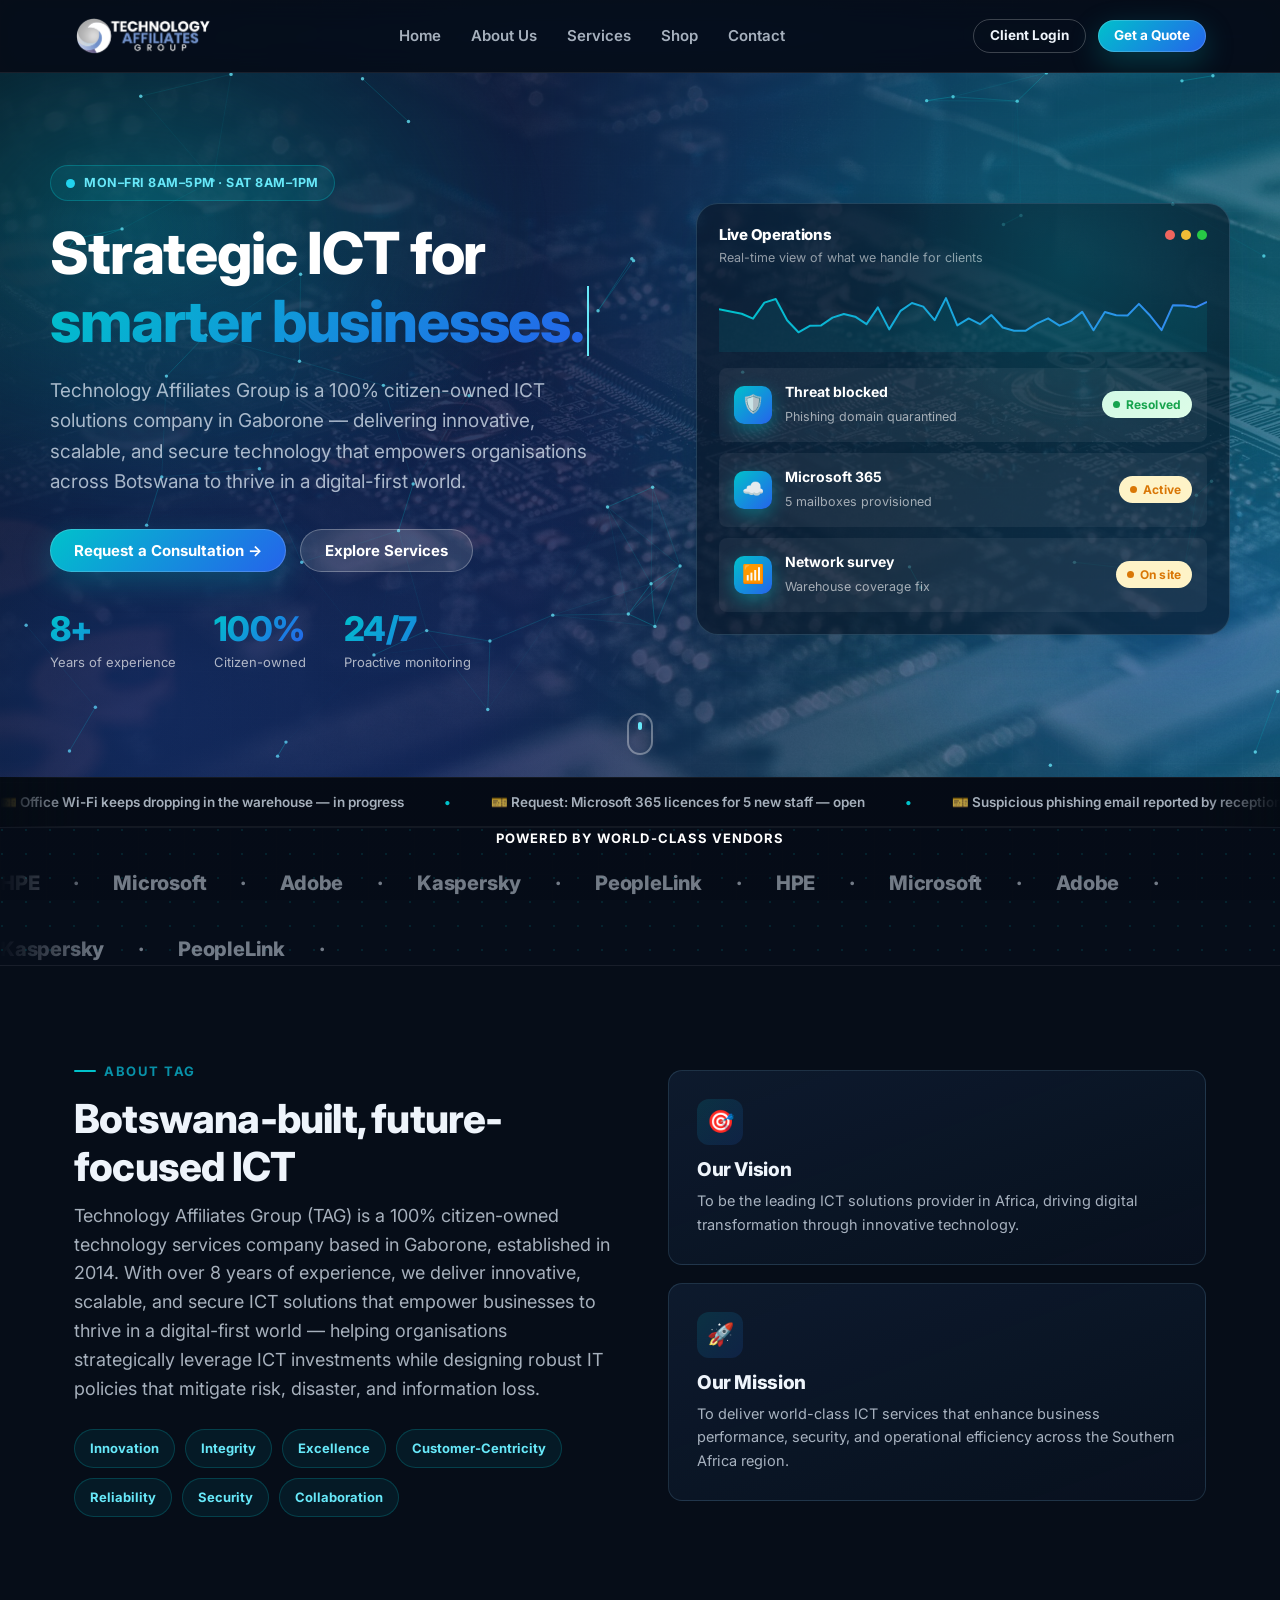
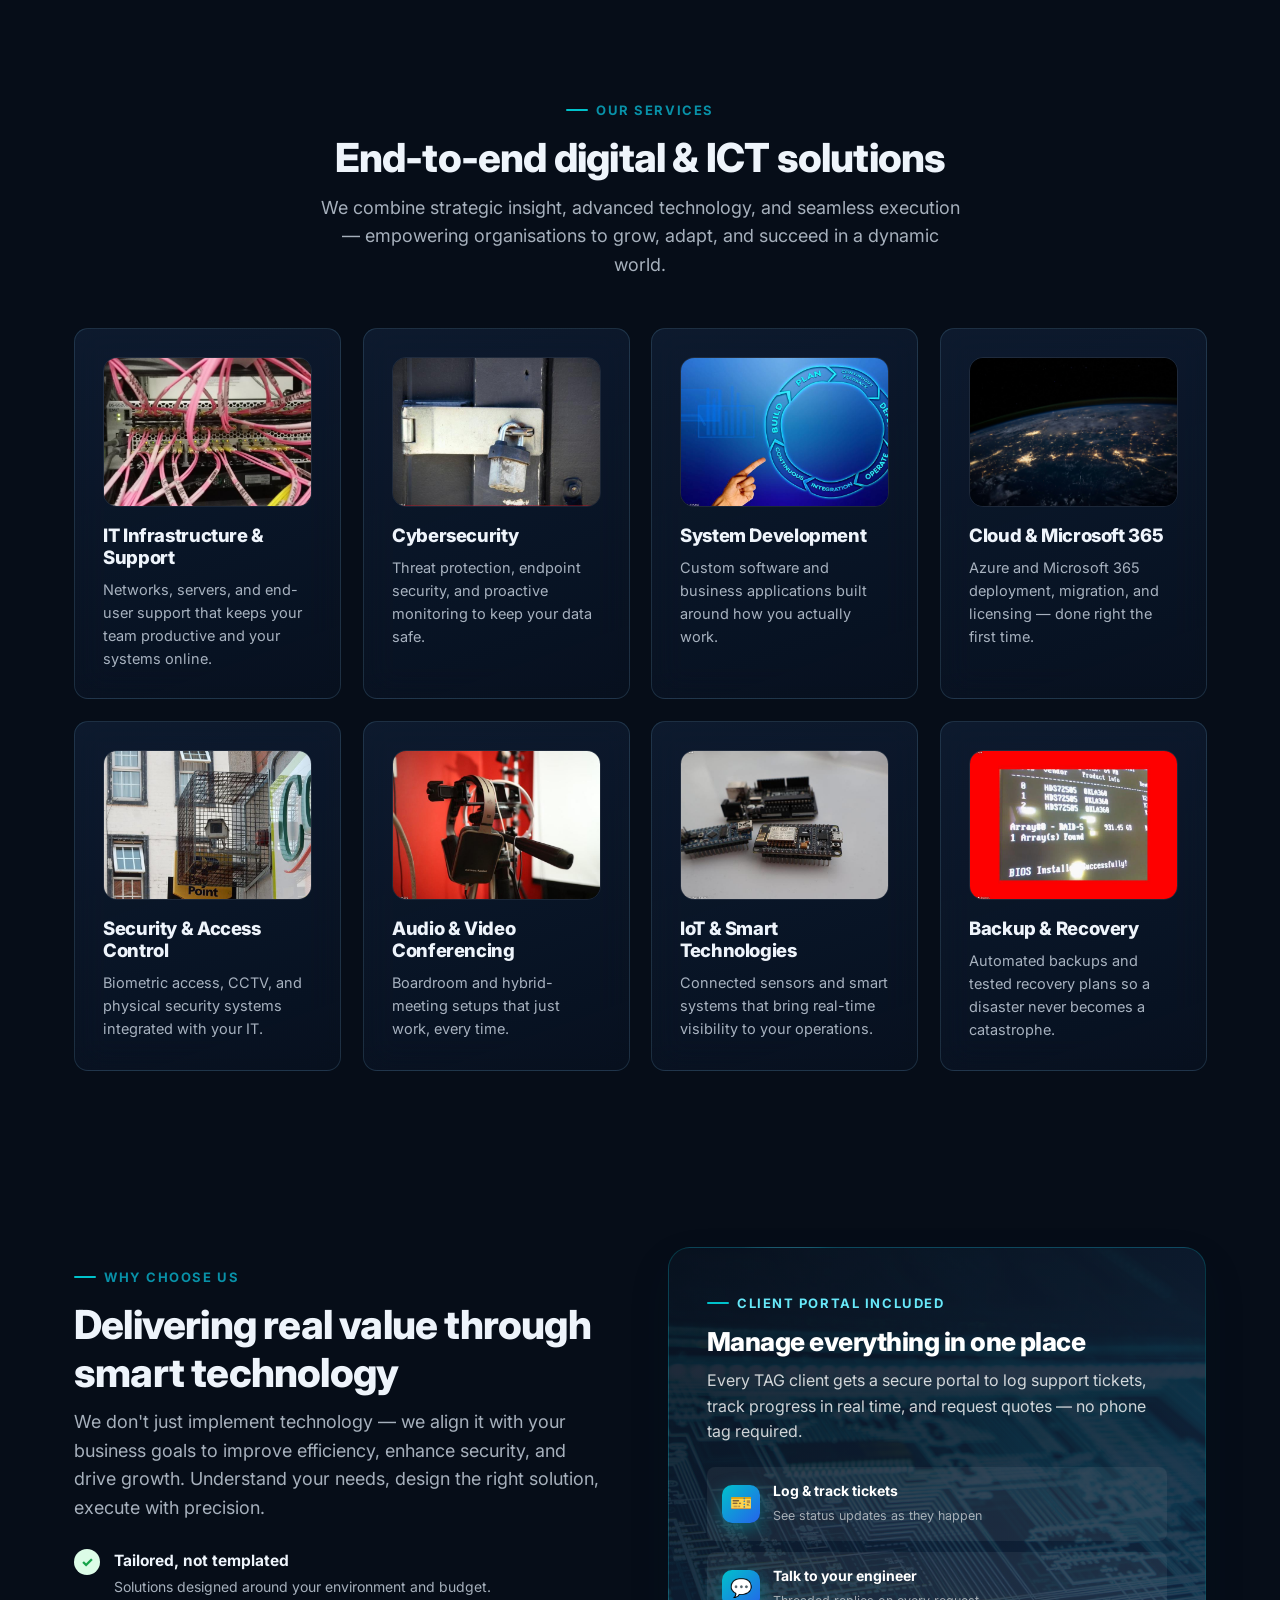
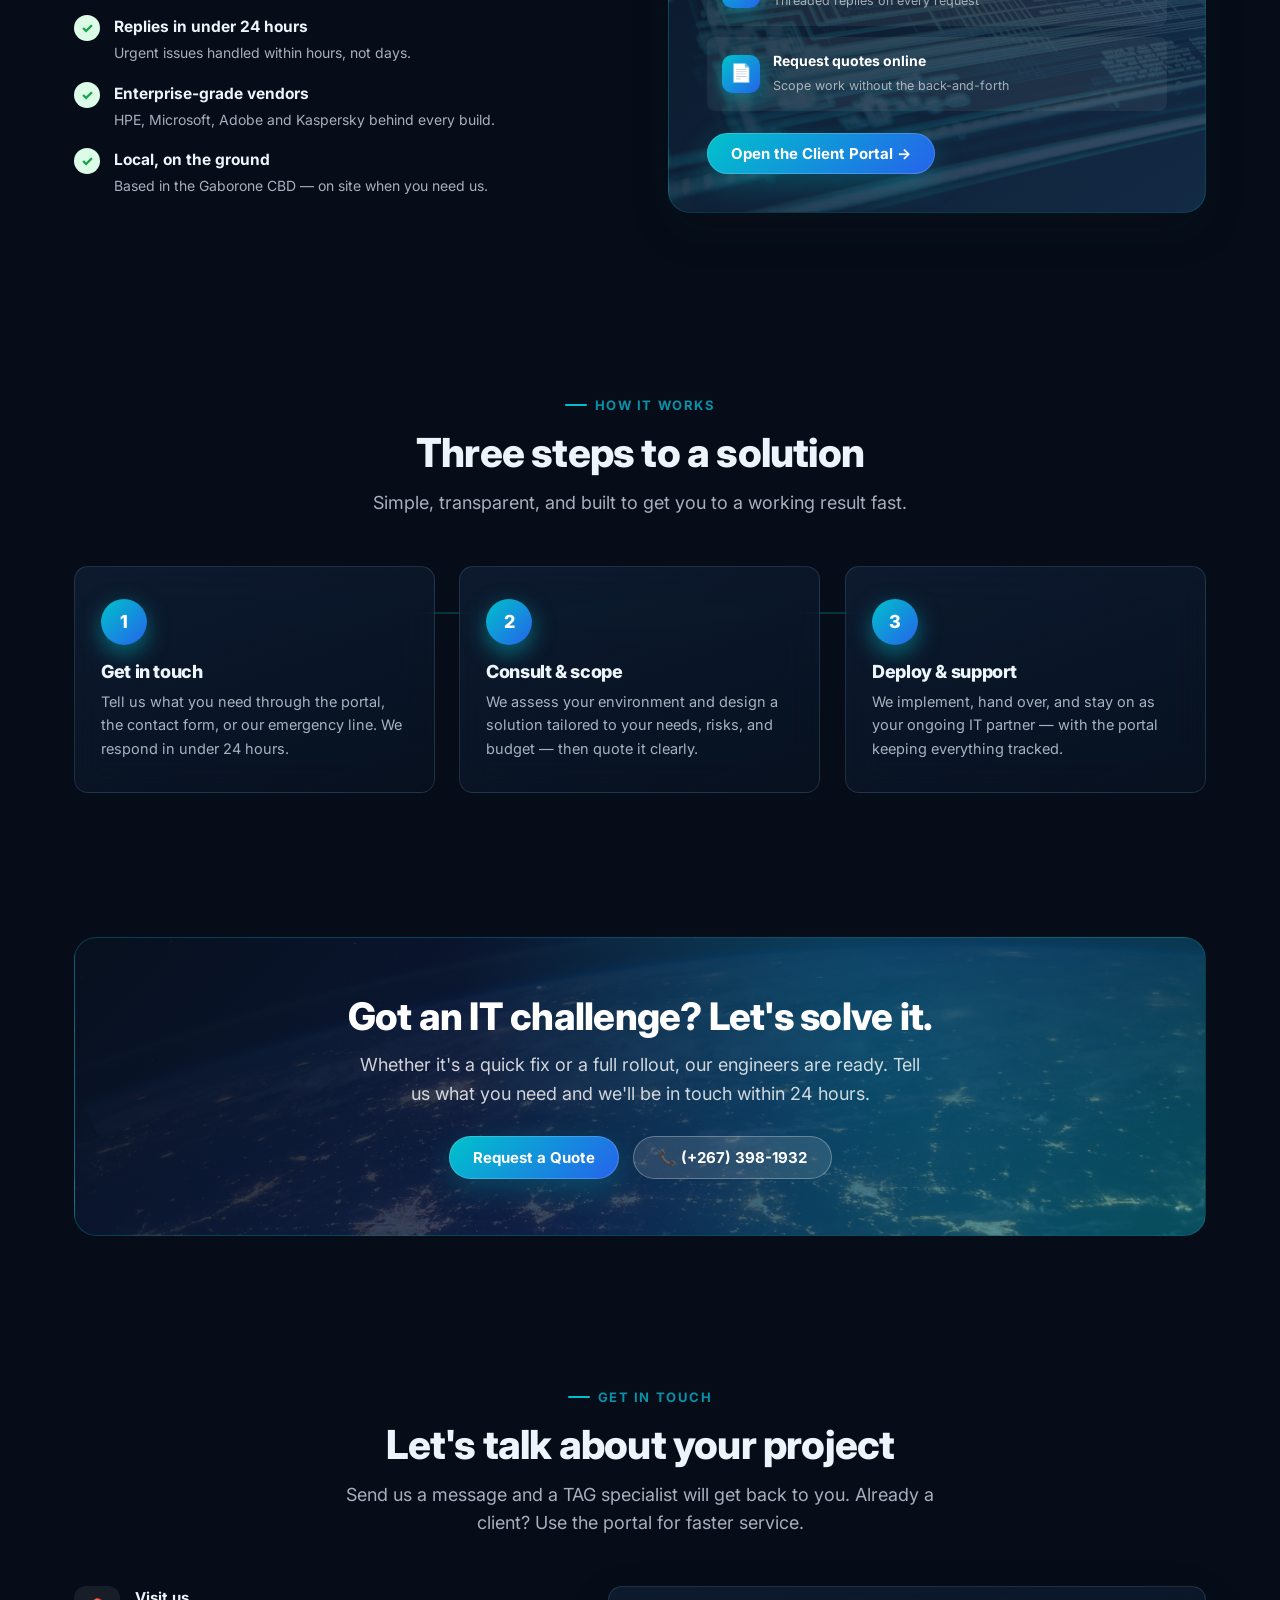
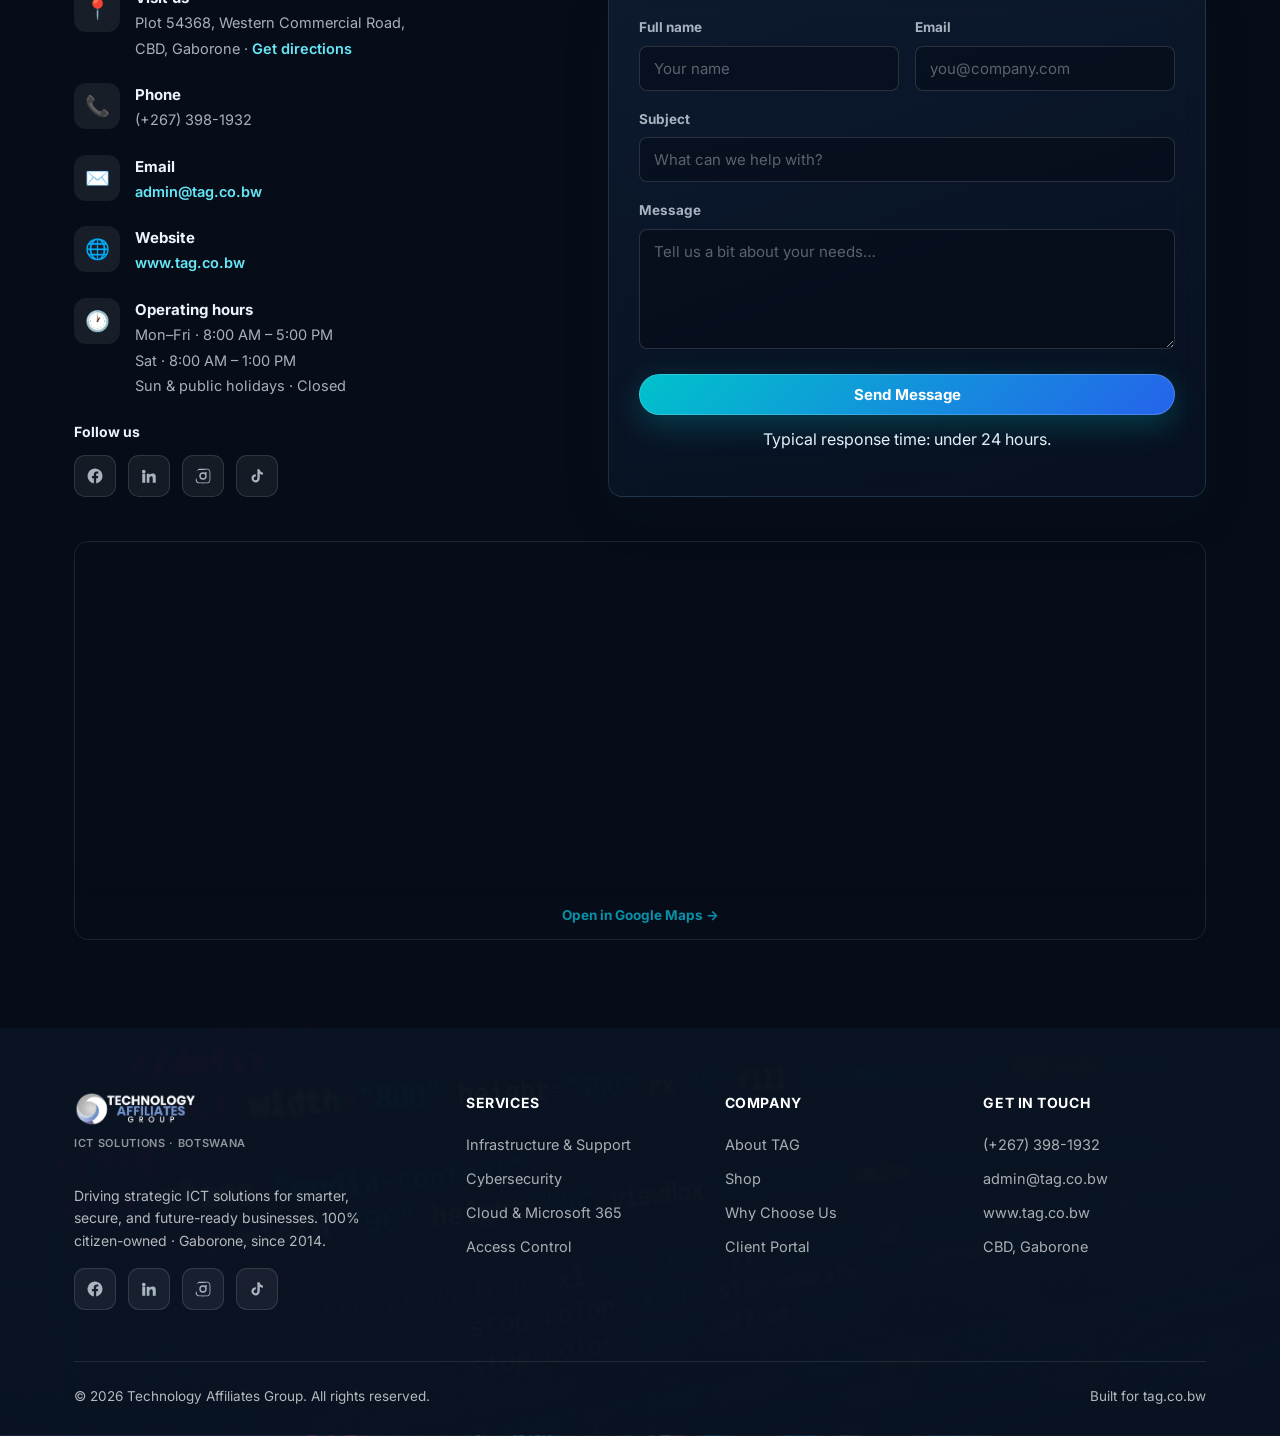
==== index.html @ c2d44479 "Restrict cart to signed-in clients; remove cart from public nav - Remove cart icon from index and ab" ====
<!DOCTYPE html>
<html lang="en">
<head>
  <meta charset="UTF-8" />
  <meta name="viewport" content="width=device-width, initial-scale=1.0" />
  <title>TAG — Technology Affiliates Group | IT Solutions, Gaborone</title>
  <meta name="description" content="Technology Affiliates Group (TAG) — a 100% citizen-owned ICT solutions company in Gaborone, Botswana. Driving strategic ICT for smarter, secure, and future-ready businesses since 2014." />
  <link rel="icon" type="image/png" href="assets/favicon.png" />
  <link rel="preconnect" href="https://fonts.googleapis.com" />
  <link rel="preconnect" href="https://fonts.gstatic.com" crossorigin />
  <link href="https://fonts.googleapis.com/css2?family=Inter:wght@400;500;600;700;800;900&display=swap" rel="stylesheet" />
  <link rel="stylesheet" href="css/styles.css?v=10" />
</head>
<body>

  <!-- Looping tech background -->
  <div class="bg-loop" aria-hidden="true">
    <div class="bg-loop__slide s1"></div>
    <div class="bg-loop__slide s2"></div>
    <div class="bg-loop__slide s3"></div>
    <div class="bg-loop__slide s4"></div>
    <div class="bg-loop__veil"></div>
  </div>

  <!-- NAV -->
  <header class="nav" id="nav">
    <div class="container nav__inner">
      <a href="index.html" class="brand" aria-label="Technology Affiliates Group — home">
        <img class="brand__logo" src="assets/tag-logo-dark.png" alt="Technology Affiliates Group" />
      </a>
      <nav class="nav__links">
        <a href="index.html">Home</a>
        <a href="about.html">About Us</a>
        <a href="#services">Services</a>
        <a href="shop.html">Shop</a>
        <a href="#contact">Contact</a>
      </nav>
      <div class="nav__actions">
        <a href="login.html" class="btn btn-ghost btn-sm">Client Login</a>
        <a href="#contact" class="btn btn-primary btn-sm">Get a Quote</a>
      </div>
      <button class="nav__toggle" id="navToggle" aria-label="Menu"><span></span><span></span><span></span></button>
    </div>
  </header>

  <!-- HERO -->
  <section class="hero">
    <canvas id="fx-hero-canvas" class="hero__canvas" aria-hidden="true"></canvas>
    <div class="container hero__inner">
      <div class="hero__text" data-reveal>
        <span class="live-pill"><span class="live-dot"></span> Mon–Fri 8AM–5PM · Sat 8AM–1PM</span>
        <h1 style="margin-top:18px">Strategic ICT for<br /><span class="grad" data-typewriter='["smarter businesses.","secure businesses.","future-ready businesses.","businesses that scale."]'>smarter businesses.</span></h1>
        <p>Technology Affiliates Group is a 100% citizen-owned ICT solutions company in Gaborone — delivering innovative, scalable, and secure technology that empowers organisations across Botswana to thrive in a digital-first world.</p>
        <div class="hero__cta">
          <a href="#contact" class="btn btn-primary">Request a Consultation →</a>
          <a href="#services" class="btn btn-light">Explore Services</a>
        </div>
        <div class="hero__metrics">
          <div><div class="metric__num" data-count="8" data-suffix="+">0</div><div class="metric__lbl">Years of experience</div></div>
          <div><div class="metric__num" data-count="100" data-suffix="%">0</div><div class="metric__lbl">Citizen-owned</div></div>
          <div><div class="metric__num" data-count="24" data-suffix="/7">0</div><div class="metric__lbl">Proactive monitoring</div></div>
        </div>
      </div>

      <div class="hero__visual" data-reveal data-reveal-delay="150">
        <div class="console-card" data-tilt>
          <div class="console-card__head">
            <h4>Live Operations</h4>
            <span class="console-card__dots"><i></i><i></i><i></i></span>
          </div>
          <p class="sub">Real-time view of what we handle for clients</p>
          <canvas id="fx-spark" class="console-card__spark" aria-hidden="true"></canvas>
          <div class="mini-row">
            <div class="mini-row__icon">🛡️</div>
            <div class="mini-row__txt"><b>Threat blocked</b><span>Phishing domain quarantined</span></div>
            <span class="badge badge--resolved">Resolved</span>
          </div>
          <div class="mini-row">
            <div class="mini-row__icon">☁️</div>
            <div class="mini-row__txt"><b>Microsoft 365</b><span>5 mailboxes provisioned</span></div>
            <span class="badge badge--in-progress">Active</span>
          </div>
          <div class="mini-row" style="margin-bottom:0">
            <div class="mini-row__icon">📶</div>
            <div class="mini-row__txt"><b>Network survey</b><span>Warehouse coverage fix</span></div>
            <span class="badge badge--in-progress">On site</span>
          </div>
        </div>
      </div>
    </div>
    <a href="#services" class="hero__scroll" aria-label="Scroll down"></a>
  </section>

  <!-- LIVE OPS TICKER -->
  <div class="fx-ticker" id="fx-ticker" aria-hidden="true"></div>

  <!-- PARTNERS (marquee) -->
  <section class="trustbar" id="partners">
    <div class="container" style="padding-bottom:18px"><p style="text-align:center;color:#fff">Powered by world-class vendors</p></div>
    <div class="marquee">
      <ul class="marquee__track">
        <li>HPE</li><li>·</li><li>Microsoft</li><li>·</li><li>Adobe</li><li>·</li><li>Kaspersky</li><li>·</li><li>PeopleLink</li><li>·</li>
        <li>HPE</li><li>·</li><li>Microsoft</li><li>·</li><li>Adobe</li><li>·</li><li>Kaspersky</li><li>·</li><li>PeopleLink</li><li>·</li>
      </ul>
    </div>
  </section>

  <!-- ABOUT -->
  <section class="section" id="about">
    <div class="container split">
      <div data-reveal>
        <span class="eyebrow">About TAG</span>
        <h2 class="section-title">Botswana-built, future-focused ICT</h2>
        <p class="section-lead">Technology Affiliates Group (TAG) is a 100% citizen-owned technology services company based in Gaborone, established in 2014. With over 8 years of experience, we deliver innovative, scalable, and secure ICT solutions that empower businesses to thrive in a digital-first world — helping organisations strategically leverage ICT investments while designing robust IT policies that mitigate risk, disaster, and information loss.</p>
        <div class="values">
          <span>Innovation</span><span>Integrity</span><span>Excellence</span><span>Customer-Centricity</span><span>Reliability</span><span>Security</span><span>Collaboration</span>
        </div>
      </div>
      <div class="vmv" data-reveal data-reveal-delay="120">
        <div class="card vmv__card" data-tilt>
          <div class="vmv__icon">🎯</div>
          <h3>Our Vision</h3>
          <p>To be the leading ICT solutions provider in Africa, driving digital transformation through innovative technology.</p>
        </div>
        <div class="card vmv__card" data-tilt>
          <div class="vmv__icon">🚀</div>
          <h3>Our Mission</h3>
          <p>To deliver world-class ICT services that enhance business performance, security, and operational efficiency across the Southern Africa region.</p>
        </div>
      </div>
    </div>
  </section>

  <!-- SERVICES -->
  <section class="section" id="services">
    <div class="container">
      <div class="center" data-reveal>
        <span class="eyebrow">Our services</span>
        <h2 class="section-title">End-to-end digital & ICT solutions</h2>
        <p class="section-lead">We combine strategic insight, advanced technology, and seamless execution — empowering organisations to grow, adapt, and succeed in a dynamic world.</p>
      </div>
      <div class="grid grid--4" style="margin-top:48px">
        <div class="card service-card" data-tilt data-reveal data-reveal-delay="0"><div class="service-card__media"><img src="assets/services/infra.jpg" alt="IT Infrastructure & Support" loading="lazy" /></div><h3>IT Infrastructure & Support</h3><p>Networks, servers, and end-user support that keeps your team productive and your systems online.</p></div>
        <div class="card service-card" data-tilt data-reveal data-reveal-delay="60"><div class="service-card__media"><img src="assets/services/cyber.jpg" alt="Cybersecurity" loading="lazy" /></div><h3>Cybersecurity</h3><p>Threat protection, endpoint security, and proactive monitoring to keep your data safe.</p></div>
        <div class="card service-card" data-tilt data-reveal data-reveal-delay="120"><div class="service-card__media"><img src="assets/services/dev.jpg" alt="System Development" loading="lazy" /></div><h3>System Development</h3><p>Custom software and business applications built around how you actually work.</p></div>
        <div class="card service-card" data-tilt data-reveal data-reveal-delay="180"><div class="service-card__media"><img src="assets/services/cloud.jpg" alt="Cloud & Microsoft 365" loading="lazy" /></div><h3>Cloud & Microsoft 365</h3><p>Azure and Microsoft 365 deployment, migration, and licensing — done right the first time.</p></div>
        <div class="card service-card" data-tilt data-reveal data-reveal-delay="0"><div class="service-card__media"><img src="assets/services/access.jpg" alt="Security & Access Control" loading="lazy" /></div><h3>Security & Access Control</h3><p>Biometric access, CCTV, and physical security systems integrated with your IT.</p></div>
        <div class="card service-card" data-tilt data-reveal data-reveal-delay="60"><div class="service-card__media"><img src="assets/services/av.jpg" alt="Audio & Video Conferencing" loading="lazy" /></div><h3>Audio & Video Conferencing</h3><p>Boardroom and hybrid-meeting setups that just work, every time.</p></div>
        <div class="card service-card" data-tilt data-reveal data-reveal-delay="120"><div class="service-card__media"><img src="assets/services/iot.jpg" alt="IoT & Smart Technologies" loading="lazy" /></div><h3>IoT & Smart Technologies</h3><p>Connected sensors and smart systems that bring real-time visibility to your operations.</p></div>
        <div class="card service-card" data-tilt data-reveal data-reveal-delay="180"><div class="service-card__media"><img src="assets/services/backup.jpg" alt="Backup & Recovery" loading="lazy" /></div><h3>Backup & Recovery</h3><p>Automated backups and tested recovery plans so a disaster never becomes a catastrophe.</p></div>
      </div>
    </div>
  </section>

  <!-- WHY TAG -->
  <section class="section" id="why">
    <div class="container split">
      <div data-reveal>
        <span class="eyebrow">Why choose us</span>
        <h2 class="section-title">Delivering real value through smart technology</h2>
        <p class="section-lead">We don't just implement technology — we align it with your business goals to improve efficiency, enhance security, and drive growth. Understand your needs, design the right solution, execute with precision.</p>
        <ul class="feature-list">
          <li><span class="tick">✓</span><div><b>Tailored, not templated</b><span>Solutions designed around your environment and budget.</span></div></li>
          <li><span class="tick">✓</span><div><b>Replies in under 24 hours</b><span>Urgent issues handled within hours, not days.</span></div></li>
          <li><span class="tick">✓</span><div><b>Enterprise-grade vendors</b><span>HPE, Microsoft, Adobe and Kaspersky behind every build.</span></div></li>
          <li><span class="tick">✓</span><div><b>Local, on the ground</b><span>Based in the Gaborone CBD — on site when you need us.</span></div></li>
        </ul>
      </div>
      <div class="panel-dark" data-reveal data-reveal-delay="120" data-tilt>
        <span class="eyebrow" style="color:var(--cyan-300)">Client portal included</span>
        <h3 style="font-size:26px;margin:14px 0 10px">Manage everything in one place</h3>
        <p style="color:rgba(255,255,255,.8)">Every TAG client gets a secure portal to log support tickets, track progress in real time, and request quotes — no phone tag required.</p>
        <div class="mini-row" style="margin-top:22px"><div class="mini-row__icon">🎫</div><div class="mini-row__txt"><b>Log & track tickets</b><span>See status updates as they happen</span></div></div>
        <div class="mini-row"><div class="mini-row__icon">💬</div><div class="mini-row__txt"><b>Talk to your engineer</b><span>Threaded replies on every request</span></div></div>
        <div class="mini-row" style="margin-bottom:0"><div class="mini-row__icon">📄</div><div class="mini-row__txt"><b>Request quotes online</b><span>Scope work without the back-and-forth</span></div></div>
        <a href="login.html" class="btn btn-primary" style="margin-top:22px">Open the Client Portal →</a>
      </div>
    </div>
  </section>

  <!-- PROCESS -->
  <section class="section" id="process">
    <div class="container">
      <div class="center" data-reveal>
        <span class="eyebrow">How it works</span>
        <h2 class="section-title">Three steps to a solution</h2>
        <p class="section-lead">Simple, transparent, and built to get you to a working result fast.</p>
      </div>
      <div class="steps" style="margin-top:48px">
        <div class="step" data-reveal data-reveal-delay="0"><div class="step__num"></div><h3>Get in touch</h3><p>Tell us what you need through the portal, the contact form, or our emergency line. We respond in under 24 hours.</p></div>
        <div class="step" data-reveal data-reveal-delay="120"><div class="step__num"></div><h3>Consult & scope</h3><p>We assess your environment and design a solution tailored to your needs, risks, and budget — then quote it clearly.</p></div>
        <div class="step" data-reveal data-reveal-delay="240"><div class="step__num"></div><h3>Deploy & support</h3><p>We implement, hand over, and stay on as your ongoing IT partner — with the portal keeping everything tracked.</p></div>
      </div>
    </div>
  </section>

  <!-- CTA -->
  <section class="section--tight">
    <div class="container">
      <div class="cta" data-reveal>
        <h2>Got an IT challenge? Let's solve it.</h2>
        <p>Whether it's a quick fix or a full rollout, our engineers are ready. Tell us what you need and we'll be in touch within 24 hours.</p>
        <div style="display:flex;gap:14px;justify-content:center;flex-wrap:wrap">
          <a href="#contact" class="btn btn-primary">Request a Quote</a>
          <a href="tel:+2673981932" class="btn btn-light">📞 (+267) 398-1932</a>
        </div>
      </div>
    </div>
  </section>

  <!-- CONTACT -->
  <section class="section" id="contact">
    <div class="container">
      <div class="center" style="margin-bottom:48px" data-reveal>
        <span class="eyebrow">Get in touch</span>
        <h2 class="section-title">Let's talk about your project</h2>
        <p class="section-lead">Send us a message and a TAG specialist will get back to you. Already a client? Use the portal for faster service.</p>
      </div>
      <div class="contact-grid">
        <div data-reveal>
          <ul class="contact-info">
            <li><div class="ci-icon">📍</div><div><b>Visit us</b><span>Plot 54368, Western Commercial Road,<br />CBD, Gaborone · <a href="https://maps.app.goo.gl/aerVuK5NGFTVQcWi7" target="_blank" rel="noopener">Get directions</a></span></div></li>
            <li><div class="ci-icon">📞</div><div><b>Phone</b><span>(+267) 398-1932</span></div></li>
            <li><div class="ci-icon">✉️</div><div><b>Email</b><span><a href="mailto:admin@tag.co.bw">admin@tag.co.bw</a></span></div></li>
            <li><div class="ci-icon">🌐</div><div><b>Website</b><span><a href="https://www.tag.co.bw" target="_blank" rel="noopener">www.tag.co.bw</a></span></div></li>
            <li><div class="ci-icon">🕐</div><div><b>Operating hours</b><span>Mon–Fri · 8:00 AM – 5:00 PM<br />Sat · 8:00 AM – 1:00 PM<br />Sun & public holidays · Closed</span></div></li>
          </ul>
          <div style="margin-top:22px">
            <b style="display:block;font-size:14px;margin-bottom:12px">Follow us</b>
            <div class="socials">
              <a href="https://www.facebook.com/TechnologyAffiliatesGroup" target="_blank" rel="noopener" aria-label="Facebook"><svg viewBox="0 0 24 24"><path d="M22 12a10 10 0 1 0-11.56 9.88v-6.99H7.9V12h2.54V9.8c0-2.5 1.49-3.89 3.77-3.89 1.09 0 2.24.2 2.24.2v2.46h-1.26c-1.24 0-1.63.77-1.63 1.56V12h2.78l-.44 2.89h-2.34v6.99A10 10 0 0 0 22 12z"/></svg></a>
              <a href="https://www.linkedin.com/company/technology-affiliates-group/" target="_blank" rel="noopener" aria-label="LinkedIn"><svg viewBox="0 0 24 24"><path d="M4.98 3.5a2.5 2.5 0 1 1 0 5 2.5 2.5 0 0 1 0-5zM3 9h4v12H3zM9 9h3.8v1.71h.05c.53-1 1.83-2.06 3.77-2.06 4.03 0 4.38 2.26 4.38 5.2V21h-4v-5.35c0-1.48-.03-3.38-2.06-3.38-2.07 0-2.39 1.6-2.39 3.27V21H9z"/></svg></a>
              <a href="https://www.instagram.com/technologyaffiliates" target="_blank" rel="noopener" aria-label="Instagram"><svg viewBox="0 0 24 24"><path d="M12 2.2c3.2 0 3.58.01 4.85.07 1.17.05 1.8.25 2.23.41.56.22.96.48 1.38.9.42.42.68.82.9 1.38.16.42.36 1.06.41 2.23.06 1.27.07 1.65.07 4.85s-.01 3.58-.07 4.85c-.05 1.17-.25 1.8-.41 2.23-.22.56-.48.96-.9 1.38-.42.42-.82.68-1.38.9-.42.16-1.06.36-2.23.41-1.27.06-1.65.07-4.85.07s-3.58-.01-4.85-.07c-1.17-.05-1.8-.25-2.23-.41a3.7 3.7 0 0 1-1.38-.9 3.7 3.7 0 0 1-.9-1.38c-.16-.42-.36-1.06-.41-2.23C3.6 15.58 3.6 15.2 3.6 12s.01-3.58.07-4.85c.05-1.17.25-1.8.41-2.23.22-.56.48-.96.9-1.38.42-.42.82-.68 1.38-.9.42-.16 1.06-.36 2.23-.41C8.42 2.21 8.8 2.2 12 2.2zm0 1.8c-3.14 0-3.5.02-4.74.07-.9.04-1.38.19-1.71.32-.43.16-.74.36-1.06.68-.32.32-.52.63-.68 1.06-.13.33-.28.81-.32 1.71C3.6 8.5 3.6 8.86 3.6 12s.02 3.5.07 4.74c.04.9.19 1.38.32 1.71.16.43.36.74.68 1.06.32.32.63.52 1.06.68.33.13.81.28 1.71.32 1.24.05 1.6.07 4.74.07s3.5-.02 4.74-.07c.9-.04 1.38-.19 1.71-.32.43-.16.74-.36 1.06-.68.32-.32.52-.63.68-1.06.13-.33.28-.81.32-1.71.05-1.24.07-1.6.07-4.74s-.02-3.5-.07-4.74c-.04-.9-.19-1.38-.32-1.71a2.85 2.85 0 0 0-.68-1.06 2.85 2.85 0 0 0-1.06-.68c-.33-.13-.81-.28-1.71-.32C15.5 4.02 15.14 4 12 4zm0 3.06A4.94 4.94 0 1 1 7.06 12 4.94 4.94 0 0 1 12 7.06zm0 1.8A3.14 3.14 0 1 0 15.14 12 3.14 3.14 0 0 0 12 8.86zm5.14-.9a1.15 1.15 0 1 1-1.15-1.15 1.15 1.15 0 0 1 1.15 1.15z"/></svg></a>
              <a href="https://www.tiktok.com/@technology.affiliates" target="_blank" rel="noopener" aria-label="TikTok"><svg viewBox="0 0 24 24"><path d="M16.6 5.8a4.28 4.28 0 0 1-1.05-2.8h-3.02v12.14a2.47 2.47 0 1 1-2.11-2.45V9.53a5.5 5.5 0 1 0 5.21 5.49V9.09a7.28 7.28 0 0 0 4.28 1.37V7.44a4.28 4.28 0 0 1-3.31-1.64z"/></svg></a>
            </div>
          </div>
        </div>
        <form class="form-card" id="contactForm" novalidate data-reveal data-reveal-delay="120">
          <div class="field-row">
            <div class="field"><label for="cName">Full name</label><input id="cName" name="name" type="text" placeholder="Your name" /><div class="err">Please enter your name.</div></div>
            <div class="field"><label for="cEmail">Email</label><input id="cEmail" name="email" type="email" placeholder="you@company.com" /><div class="err">Enter a valid email.</div></div>
          </div>
          <div class="field"><label for="cSubject">Subject</label><input id="cSubject" name="subject" type="text" placeholder="What can we help with?" /><div class="err">Please add a subject.</div></div>
          <div class="field"><label for="cMessage">Message</label><textarea id="cMessage" name="message" placeholder="Tell us a bit about your needs…"></textarea><div class="err">Please enter a message.</div></div>
          <button type="submit" class="btn btn-primary btn-block">Send Message</button>
          <p class="hint" style="text-align:center;margin-top:12px">Typical response time: under 24 hours.</p>
        </form>
      </div>
      <div class="map-wrap" data-reveal>
        <iframe class="map-embed" src="https://www.openstreetmap.org/export/embed.html?bbox=25.8996878%2C-24.6523954%2C25.9116878%2C-24.6443954&layer=mapnik&marker=-24.6483954%2C25.9056878" loading="lazy" title="TAG office location map"></iframe>
        <div style="padding:12px 16px;text-align:center"><a href="https://maps.app.goo.gl/aerVuK5NGFTVQcWi7" target="_blank" rel="noopener" class="pill-link">Open in Google Maps →</a></div>
      </div>
    </div>
  </section>

  <!-- FOOTER -->
  <footer class="footer">
    <div class="container">
      <div class="footer__grid">
        <div>
          <div class="brand brand--stack"><img class="brand__logo" src="assets/tag-logo-dark.png" alt="Technology Affiliates Group" /><small>ICT Solutions · Botswana</small></div>
          <p style="margin-top:16px">Driving strategic ICT solutions for smarter, secure, and future-ready businesses. 100% citizen-owned · Gaborone, since 2014.</p>
          <div class="socials" style="margin-top:16px">
            <a href="https://www.facebook.com/TechnologyAffiliatesGroup" target="_blank" rel="noopener" aria-label="Facebook"><svg viewBox="0 0 24 24"><path d="M22 12a10 10 0 1 0-11.56 9.88v-6.99H7.9V12h2.54V9.8c0-2.5 1.49-3.89 3.77-3.89 1.09 0 2.24.2 2.24.2v2.46h-1.26c-1.24 0-1.63.77-1.63 1.56V12h2.78l-.44 2.89h-2.34v6.99A10 10 0 0 0 22 12z"/></svg></a>
            <a href="https://www.linkedin.com/company/technology-affiliates-group/" target="_blank" rel="noopener" aria-label="LinkedIn"><svg viewBox="0 0 24 24"><path d="M4.98 3.5a2.5 2.5 0 1 1 0 5 2.5 2.5 0 0 1 0-5zM3 9h4v12H3zM9 9h3.8v1.71h.05c.53-1 1.83-2.06 3.77-2.06 4.03 0 4.38 2.26 4.38 5.2V21h-4v-5.35c0-1.48-.03-3.38-2.06-3.38-2.07 0-2.39 1.6-2.39 3.27V21H9z"/></svg></a>
            <a href="https://www.instagram.com/technologyaffiliates" target="_blank" rel="noopener" aria-label="Instagram"><svg viewBox="0 0 24 24"><path d="M12 2.2c3.2 0 3.58.01 4.85.07 1.17.05 1.8.25 2.23.41.56.22.96.48 1.38.9.42.42.68.82.9 1.38.16.42.36 1.06.41 2.23.06 1.27.07 1.65.07 4.85s-.01 3.58-.07 4.85c-.05 1.17-.25 1.8-.41 2.23-.22.56-.48.96-.9 1.38-.42.42-.82.68-1.38.9-.42.16-1.06.36-2.23.41-1.27.06-1.65.07-4.85.07s-3.58-.01-4.85-.07c-1.17-.05-1.8-.25-2.23-.41a3.7 3.7 0 0 1-1.38-.9 3.7 3.7 0 0 1-.9-1.38c-.16-.42-.36-1.06-.41-2.23C3.6 15.58 3.6 15.2 3.6 12s.01-3.58.07-4.85c.05-1.17.25-1.8.41-2.23.22-.56.48-.96.9-1.38.42-.42.82-.68 1.38-.9.42-.16 1.06-.36 2.23-.41C8.42 2.21 8.8 2.2 12 2.2zm0 1.8c-3.14 0-3.5.02-4.74.07-.9.04-1.38.19-1.71.32-.43.16-.74.36-1.06.68-.32.32-.52.63-.68 1.06-.13.33-.28.81-.32 1.71C3.6 8.5 3.6 8.86 3.6 12s.02 3.5.07 4.74c.04.9.19 1.38.32 1.71.16.43.36.74.68 1.06.32.32.63.52 1.06.68.33.13.81.28 1.71.32 1.24.05 1.6.07 4.74.07s3.5-.02 4.74-.07c.9-.04 1.38-.19 1.71-.32.43-.16.74-.36 1.06-.68.32-.32.52-.63.68-1.06.13-.33.28-.81.32-1.71.05-1.24.07-1.6.07-4.74s-.02-3.5-.07-4.74c-.04-.9-.19-1.38-.32-1.71a2.85 2.85 0 0 0-.68-1.06 2.85 2.85 0 0 0-1.06-.68c-.33-.13-.81-.28-1.71-.32C15.5 4.02 15.14 4 12 4zm0 3.06A4.94 4.94 0 1 1 7.06 12 4.94 4.94 0 0 1 12 7.06zm0 1.8A3.14 3.14 0 1 0 15.14 12 3.14 3.14 0 0 0 12 8.86zm5.14-.9a1.15 1.15 0 1 1-1.15-1.15 1.15 1.15 0 0 1 1.15 1.15z"/></svg></a>
            <a href="https://www.tiktok.com/@technology.affiliates" target="_blank" rel="noopener" aria-label="TikTok"><svg viewBox="0 0 24 24"><path d="M16.6 5.8a4.28 4.28 0 0 1-1.05-2.8h-3.02v12.14a2.47 2.47 0 1 1-2.11-2.45V9.53a5.5 5.5 0 1 0 5.21 5.49V9.09a7.28 7.28 0 0 0 4.28 1.37V7.44a4.28 4.28 0 0 1-3.31-1.64z"/></svg></a>
          </div>
        </div>
        <div>
          <h5>Services</h5>
          <a href="#services">Infrastructure & Support</a>
          <a href="#services">Cybersecurity</a>
          <a href="#services">Cloud & Microsoft 365</a>
          <a href="#services">Access Control</a>
        </div>
        <div>
          <h5>Company</h5>
          <a href="about.html">About TAG</a>
          <a href="shop.html">Shop</a>
          <a href="#why">Why Choose Us</a>
          <a href="login.html">Client Portal</a>
        </div>
        <div>
          <h5>Get in touch</h5>
          <a href="tel:+2673981932">(+267) 398-1932</a>
          <a href="mailto:admin@tag.co.bw">admin@tag.co.bw</a>
          <a href="https://www.tag.co.bw" target="_blank" rel="noopener">www.tag.co.bw</a>
          <a href="#contact">CBD, Gaborone</a>
        </div>
      </div>
      <div class="footer__bottom">
        <span>© <span id="year"></span> Technology Affiliates Group. All rights reserved.</span>
        <span>Built for tag.co.bw</span>
      </div>
    </div>
  </footer>

  <script src="js/db.js?v=10"></script>
  <script src="js/ui.js?v=10"></script>
  <script src="js/fx.js?v=10"></script>
  <script src="js/main.js?v=10"></script>
</body>
</html>
---- css/styles.css ----
/* ============================================================
   TAG System — Design System
   Technology Affiliates Group · Gaborone, Botswana
   ============================================================ */

/* ---------- Design tokens ---------- */
:root {
  --navy-900: #0a1628;
  --navy-800: #0f2038;
  --navy-700: #16304f;
  --navy-600: #1e3a5f;
  --blue-500: #2563eb;
  --blue-400: #3b82f6;
  --cyan-400: #22d3ee;
  --cyan-300: #67e8f9;
  --accent: #00c2cb;
  --accent-dark: #0891a8;

  --ink: #0f1b2d;
  --slate-700: #334155;
  --slate-500: #64748b;
  --slate-400: #94a3b8;
  --slate-300: #cbd5e1;
  --slate-200: #e2e8f0;
  --slate-100: #f1f5f9;
  --slate-50: #f8fafc;
  --white: #ffffff;

  --green: #16a34a;
  --green-bg: #dcfce7;
  --amber: #d97706;
  --amber-bg: #fef3c7;
  --red: #dc2626;
  --red-bg: #fee2e2;
  --purple: #7c3aed;
  --purple-bg: #ede9fe;

  --grad-hero: linear-gradient(135deg, #0a1628 0%, #16304f 55%, #0e7c8a 130%);
  --grad-accent: linear-gradient(135deg, #00c2cb 0%, #2563eb 100%);

  --shadow-sm: 0 1px 2px rgba(15, 27, 45, 0.06), 0 1px 3px rgba(15, 27, 45, 0.08);
  --shadow-md: 0 4px 12px rgba(15, 27, 45, 0.08), 0 2px 4px rgba(15, 27, 45, 0.05);
  --shadow-lg: 0 18px 40px rgba(15, 27, 45, 0.14);
  --shadow-glow: 0 10px 30px rgba(0, 194, 203, 0.25);

  --radius-sm: 8px;
  --radius: 14px;
  --radius-lg: 22px;

  --maxw: 1180px;
  --font: "Inter", -apple-system, BlinkMacSystemFont, "Segoe UI", Roboto, sans-serif;
}

/* ---------- Reset ---------- */
*, *::before, *::after { box-sizing: border-box; margin: 0; padding: 0; }
html { scroll-behavior: smooth; -webkit-text-size-adjust: 100%; }
body {
  font-family: var(--font);
  color: var(--ink);
  background: var(--white);
  line-height: 1.6;
  -webkit-font-smoothing: antialiased;
}
img { max-width: 100%; display: block; }
a { color: inherit; text-decoration: none; }
button { font-family: inherit; cursor: pointer; }
ul { list-style: none; }

.container { width: 100%; max-width: var(--maxw); margin: 0 auto; padding: 0 24px; }
.section { padding: 88px 0; }
.section--tight { padding: 56px 0; }

/* ---------- Typography ---------- */
h1, h2, h3, h4 { line-height: 1.18; font-weight: 800; letter-spacing: -0.02em; color: var(--ink); }
.eyebrow {
  display: inline-flex; align-items: center; gap: 8px;
  font-size: 13px; font-weight: 700; letter-spacing: 0.12em;
  text-transform: uppercase; color: var(--accent-dark);
}
.eyebrow::before { content: ""; width: 22px; height: 2px; background: var(--accent); border-radius: 2px; }
.section-title { font-size: clamp(28px, 4vw, 40px); margin: 14px 0 12px; }
.section-lead { font-size: 18px; color: var(--slate-500); max-width: 640px; }
.center { text-align: center; }
.center .section-lead { margin-left: auto; margin-right: auto; }

/* ---------- Buttons ---------- */
.btn {
  display: inline-flex; align-items: center; justify-content: center; gap: 9px;
  padding: 13px 24px; border: none; border-radius: 999px;
  font-size: 15px; font-weight: 700; line-height: 1;
  transition: transform .15s ease, box-shadow .15s ease, background .15s ease, color .15s ease;
  white-space: nowrap;
}
.btn:active { transform: translateY(1px); }
.btn-primary { background: var(--grad-accent); color: #fff; box-shadow: var(--shadow-glow); }
.btn-primary:hover { transform: translateY(-2px); box-shadow: 0 14px 34px rgba(0, 194, 203, 0.35); }
.btn-dark { background: var(--navy-800); color: #fff; }
.btn-dark:hover { background: var(--navy-700); transform: translateY(-2px); }
.btn-ghost { background: transparent; color: var(--ink); border: 1.5px solid var(--slate-300); }
.btn-ghost:hover { border-color: var(--accent); color: var(--accent-dark); }
.btn-light { background: rgba(255,255,255,.12); color: #fff; border: 1.5px solid rgba(255,255,255,.28); }
.btn-light:hover { background: rgba(255,255,255,.2); }
.btn-sm { padding: 9px 16px; font-size: 13.5px; }
.btn-block { width: 100%; }
.btn-danger { background: var(--red); color: #fff; }
.btn-danger:hover { background: #b91c1c; }

/* ---------- Badges ---------- */
.badge {
  display: inline-flex; align-items: center; gap: 6px;
  padding: 4px 11px; border-radius: 999px;
  font-size: 12px; font-weight: 700; letter-spacing: .01em;
}
.badge::before { content: ""; width: 7px; height: 7px; border-radius: 50%; background: currentColor; }
.badge--open      { background: var(--slate-100); color: var(--slate-700); }
.badge--in-progress, .badge--reviewing { background: var(--amber-bg); color: var(--amber); }
.badge--resolved, .badge--won, .badge--sent { background: var(--green-bg); color: var(--green); }
.badge--closed, .badge--lost { background: var(--slate-200); color: var(--slate-500); }
.badge--new       { background: #dbeafe; color: var(--blue-500); }
.badge--critical  { background: var(--red-bg); color: var(--red); }
.badge--high      { background: var(--amber-bg); color: var(--amber); }
.badge--medium    { background: #dbeafe; color: var(--blue-500); }
.badge--low       { background: var(--slate-100); color: var(--slate-500); }

/* ============================================================
   MARKETING SITE
   ============================================================ */

/* Top navigation */
.nav {
  position: sticky; top: 0; z-index: 50;
  background: rgba(255, 255, 255, 0.85);
  backdrop-filter: saturate(180%) blur(14px);
  border-bottom: 1px solid var(--slate-200);
}
.nav__inner { display: flex; align-items: center; justify-content: space-between; height: 72px; }
.brand { display: inline-flex; align-items: center; gap: 11px; font-weight: 800; font-size: 19px; letter-spacing: -0.02em; }
.brand__logo { height: 38px; width: auto; max-width: none; flex-shrink: 0; display: block; aspect-ratio: 2219 / 612; }
.brand--stack .brand__logo { height: 34px; }
.brand small { display: block; font-size: 11px; font-weight: 600; color: var(--slate-500); letter-spacing: .02em; }
.brand--stack { flex-direction: column; align-items: flex-start; gap: 9px; }
.brand--stack small { color: rgba(255,255,255,.55); font-size: 11px; letter-spacing: .06em; text-transform: uppercase; }
.nav__links { display: flex; align-items: center; gap: 30px; }
.nav__links a { font-size: 15px; font-weight: 600; color: var(--slate-700); transition: color .15s; }
.nav__links a:hover { color: var(--accent-dark); }
.nav__actions { display: flex; align-items: center; gap: 12px; }
.nav__toggle { display: none; background: none; border: none; padding: 8px; }
.nav__toggle span { display: block; width: 24px; height: 2.5px; background: var(--ink); border-radius: 2px; margin: 5px 0; transition: .2s; }

/* Hero */
.hero { position: relative; background: var(--grad-hero); color: #fff; overflow: hidden; }
.hero::after {
  content: ""; position: absolute; inset: 0;
  background: radial-gradient(circle at 80% 20%, rgba(0, 194, 203, 0.22), transparent 45%),
              radial-gradient(circle at 10% 90%, rgba(37, 99, 235, 0.2), transparent 40%);
  pointer-events: none;
}
.hero__inner { position: relative; z-index: 1; padding: 92px 0 104px; display: grid; grid-template-columns: 1.05fr 0.95fr; gap: 56px; align-items: center; }
.hero .eyebrow { color: var(--cyan-300); }
.hero .eyebrow::before { background: var(--cyan-300); }
.hero h1 { color: #fff; font-size: clamp(36px, 5.2vw, 58px); margin: 18px 0 20px; }
.hero h1 .grad { background: var(--grad-accent); -webkit-background-clip: text; background-clip: text; -webkit-text-fill-color: transparent; }
.hero p { font-size: 19px; color: rgba(255, 255, 255, 0.82); max-width: 540px; }
.hero__cta { display: flex; gap: 14px; margin-top: 32px; flex-wrap: wrap; }
.hero__stats { display: flex; gap: 34px; margin-top: 44px; }
.hero__stats .num { font-size: 30px; font-weight: 800; color: #fff; }
.hero__stats .lbl { font-size: 13.5px; color: rgba(255,255,255,.7); }

/* Hero visual card */
.hero__card {
  background: rgba(255, 255, 255, 0.07);
  border: 1px solid rgba(255, 255, 255, 0.14);
  border-radius: var(--radius-lg); padding: 26px;
  backdrop-filter: blur(8px); box-shadow: var(--shadow-lg);
}
.hero__card h4 { color: #fff; font-size: 15px; margin-bottom: 4px; }
.hero__card .sub { font-size: 13px; color: rgba(255,255,255,.6); margin-bottom: 18px; }
.mini-row {
  display: flex; align-items: center; gap: 13px;
  padding: 13px 15px; border-radius: var(--radius-sm);
  background: rgba(255,255,255,.06); margin-bottom: 11px;
}
.mini-row__icon { width: 38px; height: 38px; border-radius: 10px; background: var(--grad-accent); display: grid; place-items: center; font-size: 18px; flex-shrink: 0; }
.mini-row__txt { flex: 1; }
.mini-row__txt b { color: #fff; font-size: 14px; display: block; }
.mini-row__txt span { color: rgba(255,255,255,.6); font-size: 12.5px; }

/* Trust bar */
.trustbar { background: var(--slate-50); border-bottom: 1px solid var(--slate-200); }
.trustbar__inner { display: flex; align-items: center; justify-content: space-between; padding: 26px 0; gap: 24px; flex-wrap: wrap; }
.trustbar p { font-size: 13px; font-weight: 700; letter-spacing: .08em; text-transform: uppercase; color: var(--slate-400); }
.trustbar ul { display: flex; gap: 34px; flex-wrap: wrap; align-items: center; }
.trustbar li { font-size: 18px; font-weight: 800; color: var(--slate-400); letter-spacing: -.01em; }

/* Service grid */
.grid { display: grid; gap: 22px; }
.grid--3 { grid-template-columns: repeat(3, 1fr); }
.grid--4 { grid-template-columns: repeat(4, 1fr); }
.grid--2 { grid-template-columns: repeat(2, 1fr); }

.card {
  background: #fff; border: 1px solid var(--slate-200); border-radius: var(--radius);
  padding: 28px; transition: transform .18s ease, box-shadow .18s ease, border-color .18s;
}
.service-card:hover { transform: translateY(-5px); box-shadow: var(--shadow-lg); border-color: transparent; }
.service-card__icon {
  width: 52px; height: 52px; border-radius: 13px; display: grid; place-items: center;
  font-size: 24px; margin-bottom: 18px;
  background: linear-gradient(135deg, rgba(0,194,203,.12), rgba(37,99,235,.12)); color: var(--accent-dark);
}
.service-card h3 { font-size: 18.5px; margin-bottom: 9px; }
.service-card p { font-size: 14.5px; color: var(--slate-500); }

/* Process / steps */
.steps { display: grid; grid-template-columns: repeat(3, 1fr); gap: 24px; counter-reset: step; }
.step { position: relative; padding: 32px 26px; border-radius: var(--radius); background: var(--slate-50); border: 1px solid var(--slate-200); }
.step__num {
  counter-increment: step;
  width: 46px; height: 46px; border-radius: 50%; background: var(--grad-accent); color: #fff;
  display: grid; place-items: center; font-weight: 800; font-size: 18px; margin-bottom: 16px;
  box-shadow: var(--shadow-glow);
}
.step__num::before { content: counter(step); }
.step h3 { font-size: 18px; margin-bottom: 8px; }
.step p { font-size: 14.5px; color: var(--slate-500); }

/* Feature split */
.split { display: grid; grid-template-columns: 1fr 1fr; gap: 56px; align-items: center; }
.feature-list { margin-top: 26px; display: grid; gap: 16px; }
.feature-list li { display: flex; gap: 14px; align-items: flex-start; }
.feature-list .tick { width: 26px; height: 26px; border-radius: 50%; background: var(--green-bg); color: var(--green); display: grid; place-items: center; font-size: 14px; flex-shrink: 0; font-weight: 800; }
.feature-list b { display: block; font-size: 15.5px; }
.feature-list span { font-size: 14px; color: var(--slate-500); }
.panel-dark { background: var(--grad-hero); color: #fff; border-radius: var(--radius-lg); padding: 38px; box-shadow: var(--shadow-lg); }
.panel-dark h3 { color: #fff; }

/* CTA strip */
.cta {
  background: var(--grad-hero); border-radius: var(--radius-lg); padding: 56px;
  text-align: center; color: #fff; position: relative; overflow: hidden;
}
.cta::after { content:""; position:absolute; inset:0; background: radial-gradient(circle at 70% 30%, rgba(0,194,203,.25), transparent 50%); }
.cta > * { position: relative; z-index: 1; }
.cta h2 { color: #fff; font-size: clamp(26px, 3.6vw, 38px); }
.cta p { color: rgba(255,255,255,.8); font-size: 18px; margin: 12px auto 28px; max-width: 560px; }

/* Contact */
.contact-grid { display: grid; grid-template-columns: 0.9fr 1.1fr; gap: 44px; }
.contact-info li { display: flex; gap: 15px; margin-bottom: 22px; align-items: flex-start; }
.contact-info .ci-icon { width: 46px; height: 46px; border-radius: 12px; background: var(--slate-100); color: var(--accent-dark); display: grid; place-items: center; font-size: 20px; flex-shrink: 0; }
.contact-info b { display: block; font-size: 15px; }
.contact-info span { color: var(--slate-500); font-size: 14.5px; }

/* Forms */
.form-card { background: #fff; border: 1px solid var(--slate-200); border-radius: var(--radius); padding: 30px; box-shadow: var(--shadow-md); }
.field { margin-bottom: 18px; }
.field label { display: block; font-size: 13.5px; font-weight: 700; margin-bottom: 7px; color: var(--slate-700); }
.field input, .field select, .field textarea {
  width: 100%; padding: 12px 14px; border: 1.5px solid var(--slate-200); border-radius: var(--radius-sm);
  font-size: 15px; font-family: inherit; color: var(--ink); background: var(--white); transition: border-color .15s, box-shadow .15s;
}
.field textarea { min-height: 120px; resize: vertical; }
.field input:focus, .field select:focus, .field textarea:focus {
  outline: none; border-color: var(--accent); box-shadow: 0 0 0 3px rgba(0, 194, 203, 0.15);
}
.field-row { display: grid; grid-template-columns: 1fr 1fr; gap: 16px; }
.field .hint { font-size: 12.5px; color: var(--slate-400); margin-top: 5px; }
.field .err { font-size: 12.5px; color: var(--red); margin-top: 5px; display: none; }
.field.invalid input, .field.invalid select, .field.invalid textarea { border-color: var(--red); }
.field.invalid .err { display: block; }

/* Footer */
.footer { background: var(--navy-900); color: rgba(255,255,255,.7); padding: 64px 0 28px; }
.footer__grid { display: grid; grid-template-columns: 1.6fr 1fr 1fr 1fr; gap: 36px; padding-bottom: 40px; border-bottom: 1px solid rgba(255,255,255,.1); }
.footer h5 { color: #fff; font-size: 14px; letter-spacing: .04em; text-transform: uppercase; margin-bottom: 18px; }
.footer a { font-size: 14.5px; color: rgba(255,255,255,.66); display: block; margin-bottom: 11px; transition: color .15s; }
.footer a:hover { color: var(--cyan-300); }
.footer .brand { color: #fff; margin-bottom: 16px; }
.footer .brand small { color: rgba(255,255,255,.55); }
.footer p { font-size: 14px; max-width: 300px; }
.footer__bottom { display: flex; justify-content: space-between; align-items: center; padding-top: 24px; font-size: 13.5px; flex-wrap: wrap; gap: 12px; }

/* ============================================================
   APP SHELL (portal + admin)
   ============================================================ */
.app { display: grid; grid-template-columns: 264px 1fr; min-height: 100vh; }
.app body, body.app-body { background: var(--slate-50); }

.sidebar { background: var(--navy-900); color: #fff; padding: 26px 20px; display: flex; flex-direction: column; position: sticky; top: 0; height: 100vh; }
.sidebar .brand { color: #fff; margin-bottom: 30px; }
.sidebar .brand small { color: rgba(255,255,255,.5); }
.sidebar__nav { display: flex; flex-direction: column; gap: 5px; flex: 1; }
.sidebar__nav a {
  display: flex; align-items: center; gap: 12px; padding: 11px 14px; border-radius: 10px;
  font-size: 14.5px; font-weight: 600; color: rgba(255,255,255,.7); transition: background .15s, color .15s;
}
.sidebar__nav a .ic { width: 20px; text-align: center; font-size: 16px; }
.sidebar__nav a:hover { background: rgba(255,255,255,.07); color: #fff; }
.sidebar__nav a.active { background: var(--grad-accent); color: #fff; box-shadow: var(--shadow-glow); }
.sidebar__user { border-top: 1px solid rgba(255,255,255,.1); padding-top: 18px; margin-top: 18px; }
.sidebar__user .who { display: flex; align-items: center; gap: 11px; margin-bottom: 14px; }
.avatar { width: 40px; height: 40px; border-radius: 50%; background: var(--grad-accent); display: grid; place-items: center; font-weight: 800; color: #fff; font-size: 15px; flex-shrink: 0; }
.sidebar__user .nm { font-size: 14px; font-weight: 700; color: #fff; }
.sidebar__user .rl { font-size: 12px; color: rgba(255,255,255,.5); text-transform: capitalize; }

.main { padding: 0; min-width: 0; }
.topbar { background: #fff; border-bottom: 1px solid var(--slate-200); padding: 18px 36px; display: flex; align-items: center; justify-content: space-between; position: sticky; top: 0; z-index: 20; }
.topbar h1 { font-size: 22px; }
.topbar .sub { font-size: 13.5px; color: var(--slate-500); margin-top: 2px; }
.content { padding: 32px 36px 56px; }

/* Stat cards */
.stats { display: grid; grid-template-columns: repeat(4, 1fr); gap: 18px; margin-bottom: 28px; }
.stats--3 { grid-template-columns: repeat(3, 1fr); }
.stat { background: #fff; border: 1px solid var(--slate-200); border-radius: var(--radius); padding: 22px; box-shadow: var(--shadow-sm); }
.stat__top { display: flex; align-items: center; justify-content: space-between; margin-bottom: 12px; }
.stat__icon { width: 42px; height: 42px; border-radius: 11px; display: grid; place-items: center; font-size: 19px; }
.stat .num { font-size: 30px; font-weight: 800; letter-spacing: -.02em; }
.stat .lbl { font-size: 13.5px; color: var(--slate-500); font-weight: 600; }
.tone-blue { background: #dbeafe; color: var(--blue-500); }
.tone-cyan { background: rgba(0,194,203,.14); color: var(--accent-dark); }
.tone-green { background: var(--green-bg); color: var(--green); }
.tone-amber { background: var(--amber-bg); color: var(--amber); }
.tone-red { background: var(--red-bg); color: var(--red); }
.tone-purple { background: var(--purple-bg); color: var(--purple); }

/* Panels & tables */
.panel { background: #fff; border: 1px solid var(--slate-200); border-radius: var(--radius); box-shadow: var(--shadow-sm); overflow: hidden; }
.panel__head { padding: 18px 22px; border-bottom: 1px solid var(--slate-200); display: flex; align-items: center; justify-content: space-between; gap: 12px; flex-wrap: wrap; }
.panel__head h3 { font-size: 17px; }
.panel__body { padding: 22px; }
.panel + .panel { margin-top: 24px; }

.table { width: 100%; border-collapse: collapse; }
.table th { text-align: left; font-size: 12px; font-weight: 700; letter-spacing: .05em; text-transform: uppercase; color: var(--slate-400); padding: 13px 22px; border-bottom: 1px solid var(--slate-200); }
.table td { padding: 15px 22px; border-bottom: 1px solid var(--slate-100); font-size: 14.5px; vertical-align: middle; }
.table tr:last-child td { border-bottom: none; }
.table tbody tr { transition: background .12s; }
.table tbody tr:hover { background: var(--slate-50); }
.table .t-title { font-weight: 700; color: var(--ink); }
.table .t-sub { font-size: 13px; color: var(--slate-500); }
.row-link { cursor: pointer; }

.toolbar { display: flex; gap: 10px; align-items: center; flex-wrap: wrap; }
.toolbar input, .toolbar select { padding: 9px 13px; border: 1.5px solid var(--slate-200); border-radius: var(--radius-sm); font-size: 14px; font-family: inherit; }
.toolbar input:focus, .toolbar select:focus { outline: none; border-color: var(--accent); }
.search { min-width: 230px; }

.empty { text-align: center; padding: 54px 20px; color: var(--slate-400); }
.empty .ico { font-size: 40px; margin-bottom: 12px; }
.empty p { font-size: 15px; }

/* Auth pages */
.auth { min-height: 100vh; display: grid; grid-template-columns: 1fr 1fr; }
.auth__brandside { background: var(--grad-hero); color: #fff; padding: 56px; display: flex; flex-direction: column; justify-content: center; position: relative; overflow: hidden; }
.auth__brandside::after { content:""; position:absolute; inset:0; background: radial-gradient(circle at 80% 80%, rgba(0,194,203,.22), transparent 45%); }
.auth__brandside > * { position: relative; z-index: 1; }
.auth__brandside h2 { color: #fff; font-size: 34px; margin: 22px 0 14px; }
.auth__brandside p { color: rgba(255,255,255,.78); font-size: 17px; max-width: 420px; }
.auth__points { margin-top: 34px; display: grid; gap: 16px; }
.auth__points li { display: flex; gap: 12px; align-items: center; font-size: 15px; color: rgba(255,255,255,.85); }
.auth__points .tick { width: 26px; height: 26px; border-radius: 50%; background: rgba(255,255,255,.14); display: grid; place-items: center; flex-shrink: 0; }
.auth__formside { display: flex; align-items: center; justify-content: center; padding: 40px; }
.auth__form { width: 100%; max-width: 400px; }
.auth__form h1 { font-size: 28px; margin-bottom: 6px; }
.auth__form .lead { color: var(--slate-500); margin-bottom: 26px; }
.auth__switch { text-align: center; margin-top: 20px; font-size: 14.5px; color: var(--slate-500); }
.auth__switch a { color: var(--accent-dark); font-weight: 700; }
.demo-creds { background: var(--slate-50); border: 1px dashed var(--slate-300); border-radius: var(--radius-sm); padding: 14px 16px; font-size: 13px; color: var(--slate-500); margin-top: 22px; }
.demo-creds b { color: var(--slate-700); }
.demo-creds code { background: #fff; padding: 1px 6px; border-radius: 5px; border: 1px solid var(--slate-200); font-size: 12.5px; color: var(--ink); }

/* Detail view (ticket thread) */
.detail-grid { display: grid; grid-template-columns: 1fr 320px; gap: 24px; align-items: start; }
.thread { display: flex; flex-direction: column; gap: 16px; }
.msg { padding: 16px 18px; border-radius: var(--radius); border: 1px solid var(--slate-200); background: #fff; }
.msg--client { background: var(--slate-50); }
.msg--admin { background: rgba(0,194,203,.06); border-color: rgba(0,194,203,.25); }
.msg__head { display: flex; align-items: center; gap: 10px; margin-bottom: 8px; }
.msg__head .who { font-weight: 700; font-size: 14px; }
.msg__head .when { font-size: 12.5px; color: var(--slate-400); margin-left: auto; }
.msg p { font-size: 14.5px; color: var(--slate-700); white-space: pre-wrap; }
.meta-list li { display: flex; justify-content: space-between; padding: 11px 0; border-bottom: 1px solid var(--slate-100); font-size: 14px; }
.meta-list li:last-child { border: none; }
.meta-list .k { color: var(--slate-500); }
.meta-list .v { font-weight: 700; text-align: right; }

/* Toast */
.toast-wrap { position: fixed; bottom: 24px; right: 24px; z-index: 1000; display: flex; flex-direction: column; gap: 10px; }
.toast {
  background: var(--navy-900); color: #fff; padding: 14px 18px; border-radius: var(--radius-sm);
  box-shadow: var(--shadow-lg); font-size: 14.5px; font-weight: 600; display: flex; align-items: center; gap: 10px;
  animation: toastIn .25s ease; max-width: 340px;
}
.toast--success { background: #064e3b; }
.toast--error { background: #7f1d1d; }
.toast .ic { font-size: 17px; }
@keyframes toastIn { from { transform: translateY(14px); opacity: 0; } to { transform: translateY(0); opacity: 1; } }

/* Modal */
.modal-overlay { position: fixed; inset: 0; background: rgba(10,22,40,.55); backdrop-filter: blur(3px); z-index: 200; display: none; align-items: center; justify-content: center; padding: 24px; }
.modal-overlay.open { display: flex; }
.modal { background: #fff; border-radius: var(--radius-lg); width: 100%; max-width: 560px; max-height: 90vh; overflow-y: auto; box-shadow: var(--shadow-lg); animation: toastIn .2s ease; }
.modal__head { padding: 22px 26px; border-bottom: 1px solid var(--slate-200); display: flex; align-items: center; justify-content: space-between; }
.modal__head h3 { font-size: 19px; }
.modal__close { background: none; border: none; font-size: 24px; color: var(--slate-400); line-height: 1; }
.modal__close:hover { color: var(--ink); }
.modal__body { padding: 26px; }

.pill-link { font-size: 13.5px; font-weight: 700; color: var(--accent-dark); }
.flex { display: flex; }
.flex-between { display: flex; align-items: center; justify-content: space-between; }
.gap-10 { gap: 10px; } .gap-16 { gap: 16px; }
.mt-0 { margin-top: 0; } .mb-0 { margin-bottom: 0; }
.text-muted { color: var(--slate-500); }
.back-link { display: inline-flex; align-items: center; gap: 7px; font-size: 14px; font-weight: 600; color: var(--slate-500); margin-bottom: 16px; }
.back-link:hover { color: var(--accent-dark); }

/* ---------- Responsive ---------- */
@media (max-width: 980px) {
  .hero__inner, .split, .contact-grid { grid-template-columns: 1fr; gap: 40px; }
  .grid--4 { grid-template-columns: repeat(2, 1fr); }
  .grid--3, .steps { grid-template-columns: 1fr; }
  .stats, .stats--3 { grid-template-columns: repeat(2, 1fr); }
  .footer__grid { grid-template-columns: 1fr 1fr; }
  .detail-grid { grid-template-columns: 1fr; }
  .auth { grid-template-columns: 1fr; }
  .auth__brandside { display: none; }
  .app { grid-template-columns: 1fr; }
  .sidebar { position: fixed; top: 0; left: 0; width: 264px; z-index: 100; transform: translateX(-100%); transition: transform .25s ease; }
  .sidebar.open { transform: translateX(0); }
  .nav__links { display: none; }
  .nav__toggle { display: block; }
  .nav.open .nav__links { display: flex; position: absolute; top: 72px; left: 0; right: 0; flex-direction: column; background: #fff; padding: 20px 24px; gap: 16px; border-bottom: 1px solid var(--slate-200); box-shadow: var(--shadow-md); }
}
@media (max-width: 560px) {
  .grid--4, .grid--2, .stats, .stats--3, .field-row { grid-template-columns: 1fr; }
  .footer__grid { grid-template-columns: 1fr; }
  .section { padding: 60px 0; }
  .hero__stats { gap: 22px; }
  .cta, .panel-dark { padding: 32px 22px; }
  .content, .topbar { padding-left: 18px; padding-right: 18px; }
}

/* ============================================================
   TECH THEME LAYER  ·  photographic backgrounds, glassmorphism,
   circuit-grid textures, neon glow, animated aurora.
   Appended so it layers on top of the base design system.
   ============================================================ */

:root {
  /* reusable circuit-grid textures (SVG data-URIs) */
  --grid-dark: url("data:image/svg+xml,%3Csvg xmlns='http://www.w3.org/2000/svg' width='46' height='46'%3E%3Cpath d='M46 0H0v46' fill='none' stroke='%23ffffff' stroke-opacity='0.05' stroke-width='1'/%3E%3C/svg%3E");
  --grid-light: url("data:image/svg+xml,%3Csvg xmlns='http://www.w3.org/2000/svg' width='46' height='46'%3E%3Cpath d='M46 0H0v46' fill='none' stroke='%230a1628' stroke-opacity='0.05' stroke-width='1'/%3E%3C/svg%3E");
  --dots-cyan: url("data:image/svg+xml,%3Csvg xmlns='http://www.w3.org/2000/svg' width='24' height='24'%3E%3Ccircle cx='2' cy='2' r='1' fill='%2300c2cb' fill-opacity='0.16'/%3E%3C/svg%3E");
}

/* ---------- HERO: circuit-board photo + deep overlay + aurora ---------- */
.hero {
  background:
    linear-gradient(115deg, rgba(8,18,33,0.95) 0%, rgba(15,32,79,0.84) 48%, rgba(8,120,138,0.55) 100%),
    var(--grid-dark),
    url("../assets/hero-circuit.jpg");
  background-size: cover, 46px 46px, cover;
  background-position: center, top left, center;
  background-repeat: no-repeat, repeat, no-repeat;
}
/* animated aurora glow that drifts behind the hero content */
.hero::before {
  content: ""; position: absolute; inset: -20%; z-index: 0; pointer-events: none;
  background:
    radial-gradient(38% 50% at 22% 30%, rgba(0,194,203,0.30), transparent 60%),
    radial-gradient(34% 46% at 82% 72%, rgba(37,99,235,0.28), transparent 60%);
  filter: blur(8px);
  animation: aurora 16s ease-in-out infinite alternate;
}
@keyframes aurora {
  0%   { transform: translate3d(-3%, -2%, 0) scale(1); }
  50%  { transform: translate3d(4%, 3%, 0) scale(1.08); }
  100% { transform: translate3d(-2%, 4%, 0) scale(1.04); }
}
@media (prefers-reduced-motion: reduce) { .hero::before { animation: none; } }

/* Glassmorphism upgrade for the hero dashboard card */
.hero__card {
  background: linear-gradient(160deg, rgba(255,255,255,0.14), rgba(255,255,255,0.05));
  border: 1px solid rgba(255,255,255,0.22);
  backdrop-filter: blur(16px) saturate(150%);
  box-shadow: 0 24px 60px rgba(0,0,0,0.35), inset 0 1px 0 rgba(255,255,255,0.18);
}
.hero__card .mini-row {
  background: rgba(255,255,255,0.08);
  border: 1px solid rgba(255,255,255,0.08);
  transition: transform .2s ease, background .2s ease;
}
.hero__card .mini-row:hover { transform: translateX(4px); background: rgba(255,255,255,0.13); }
.mini-row__icon { box-shadow: 0 6px 18px rgba(0,194,203,0.4); }

/* ---------- Trust bar: faint dotted tech texture ---------- */
.trustbar { background-color: var(--slate-50); background-image: var(--dots-cyan); }
.trustbar li { transition: color .2s ease, transform .2s ease; }
.trustbar li:hover { color: var(--accent-dark); transform: translateY(-2px); }

/* ---------- Light sections get a subtle circuit grid ---------- */
#why, #contact { background-image: var(--grid-light); background-color: var(--slate-50); }

/* ---------- Service cards: glass sheen + neon top edge on hover ---------- */
.service-card { position: relative; overflow: hidden; background: rgba(255,255,255,0.9); backdrop-filter: blur(4px); }
.service-card::before {
  content: ""; position: absolute; top: 0; left: 0; right: 0; height: 3px;
  background: var(--grad-accent); transform: scaleX(0); transform-origin: left; transition: transform .3s ease;
}
.service-card:hover::before { transform: scaleX(1); }
.service-card:hover .service-card__icon {
  background: var(--grad-accent); color: #fff; box-shadow: 0 10px 26px rgba(0,194,203,0.45); transform: translateY(-2px);
}
.service-card__icon { transition: all .25s ease; }

/* ---------- Why-TAG dark panel: glowing circuit traces photo ---------- */
.panel-dark {
  background:
    linear-gradient(150deg, rgba(8,18,33,0.92) 0%, rgba(22,48,79,0.86) 100%),
    url("../assets/abstract-tech.jpg");
  background-size: cover; background-position: center;
  border: 1px solid rgba(0,194,203,0.22);
}

/* ---------- Process steps: glassy with neon number glow ---------- */
.step { background: linear-gradient(160deg, #fff, var(--slate-50)); transition: transform .2s ease, box-shadow .2s ease, border-color .2s; }
.step:hover { transform: translateY(-5px); box-shadow: var(--shadow-lg); border-color: rgba(0,194,203,0.35); }
.step__num { box-shadow: 0 8px 22px rgba(0,194,203,0.5); }

/* ---------- CTA strip: earth-at-night photo ---------- */
.cta {
  background:
    linear-gradient(135deg, rgba(8,18,33,0.90) 0%, rgba(15,32,79,0.80) 60%, rgba(8,120,138,0.6) 100%),
    url("../assets/network-blue.jpg");
  background-size: cover; background-position: center;
  border: 1px solid rgba(0,194,203,0.25);
}

/* ---------- Contact form: glass card ---------- */
.form-card {
  background: rgba(255,255,255,0.86);
  backdrop-filter: blur(8px);
  border: 1px solid rgba(255,255,255,0.7);
  box-shadow: 0 18px 50px rgba(15,27,45,0.12);
}
.contact-info .ci-icon { transition: all .2s ease; }
.contact-info li:hover .ci-icon { background: var(--grad-accent); color: #fff; box-shadow: var(--shadow-glow); }

/* ---------- Footer: code-on-screen photo, very dim ---------- */
.footer {
  position: relative;
  background:
    linear-gradient(180deg, rgba(8,18,33,0.96) 0%, rgba(8,18,33,0.99) 100%),
    url("../assets/code-dark.jpg");
  background-size: cover; background-position: center;
}

/* Primary buttons: stronger neon presence */
.btn-primary { position: relative; }
.btn-primary::after {
  content: ""; position: absolute; inset: 0; border-radius: inherit;
  box-shadow: 0 0 0 1px rgba(255,255,255,0.18) inset; pointer-events: none;
}

/* ============================================================
   APP SHELL THEME (portal + admin)
   ============================================================ */
body.app-body { background-color: var(--slate-50); background-image: var(--grid-light); }

/* Sidebar: dark server-room texture under the navy */
.sidebar {
  background:
    linear-gradient(185deg, rgba(8,18,33,0.93) 0%, rgba(8,18,33,0.99) 60%),
    var(--grid-dark),
    url("../assets/datacenter.jpg");
  background-size: cover, 46px 46px, cover;
  background-position: top center, top left, top center;
  background-repeat: no-repeat, repeat, no-repeat;
  border-right: 1px solid rgba(0,194,203,0.18);
}
.sidebar__nav a.active { box-shadow: 0 8px 24px rgba(0,194,203,0.45); }

/* Topbar: frosted glass */
.topbar {
  background: rgba(255,255,255,0.82);
  backdrop-filter: saturate(180%) blur(14px);
}

/* Stat cards: glass + animated top accent + lift */
.stat {
  position: relative; overflow: hidden;
  background: linear-gradient(160deg, rgba(255,255,255,0.96), rgba(255,255,255,0.86));
  backdrop-filter: blur(6px);
  transition: transform .2s ease, box-shadow .2s ease, border-color .2s ease;
}
.stat::before {
  content: ""; position: absolute; top: 0; left: 0; right: 0; height: 3px;
  background: var(--grad-accent); opacity: 0; transition: opacity .25s ease;
}
.stat:hover { transform: translateY(-4px); box-shadow: var(--shadow-lg); border-color: rgba(0,194,203,0.35); }
.stat:hover::before { opacity: 1; }
.stat:hover .stat__icon { transform: scale(1.06); }
.stat__icon { transition: transform .2s ease; }

/* Panels: subtle elevation + cyan hairline on hover */
.panel { transition: box-shadow .2s ease, border-color .2s ease; }
.panel:hover { box-shadow: var(--shadow-md); }
.table tbody tr.row-link:hover { background: rgba(0,194,203,0.06); }

/* Auth brand side: glowing server-room photo */
.auth__brandside {
  background:
    linear-gradient(160deg, rgba(8,18,33,0.93) 0%, rgba(15,32,79,0.86) 55%, rgba(8,120,138,0.6) 100%),
    var(--grid-dark),
    url("../assets/datacenter.jpg");
  background-size: cover, 46px 46px, cover;
  background-position: center, top left, center;
  background-repeat: no-repeat, repeat, no-repeat;
}
.auth__points li { transition: transform .2s ease; }
.auth__points li:hover { transform: translateX(5px); }
.auth__points .tick { box-shadow: 0 4px 14px rgba(0,194,203,0.35); }

/* Modal: glass */
.modal { background: rgba(255,255,255,0.97); backdrop-filter: blur(10px); border: 1px solid rgba(255,255,255,0.6); }


/* Focus glow on inputs */
.field input:focus, .field select:focus, .field textarea:focus,
.toolbar input:focus, .toolbar select:focus { box-shadow: 0 0 0 3px rgba(0,194,203,0.18); }

/* ============================================================
   IMMERSIVE DARK  ·  no white anywhere — every surface is dark
   glass floating over fixed tech imagery, with light text.
   ============================================================ */

:root {
  --ink-on-dark: #eef4fb;
  --soft-on-dark: rgba(223, 233, 245, 0.74);
  --faint-on-dark: rgba(223, 233, 245, 0.52);
  --glass: linear-gradient(160deg, rgba(17, 32, 54, 0.72), rgba(9, 18, 33, 0.66));
  --glass-strong: linear-gradient(160deg, rgba(17, 32, 54, 0.86), rgba(9, 18, 33, 0.82));
  --glass-border: 1px solid rgba(120, 180, 215, 0.18);
}

html { background: #060d18; }

/* Page canvas: fixed circuit-trace photo behind marketing + login */
body {
  color: var(--ink-on-dark);
  background:
    linear-gradient(180deg, rgba(6, 12, 22, 0.90), rgba(6, 12, 22, 0.95)),
    var(--grid-dark),
    url("../assets/abstract-tech.jpg");
  background-attachment: fixed, fixed, fixed;
  background-size: cover, 46px 46px, cover;
  background-position: center, top left, center;
  background-repeat: no-repeat, repeat, no-repeat;
}

/* Dashboards: fixed earth-from-space photo (dark, calm under glass) */
body.app-body {
  background:
    linear-gradient(180deg, rgba(6, 12, 22, 0.93), rgba(6, 12, 22, 0.96)),
    var(--grid-dark),
    url("../assets/network-blue.jpg");
  background-attachment: fixed, fixed, fixed;
  background-size: cover, 46px 46px, cover;
  background-position: center, top left, center;
  background-repeat: no-repeat, repeat, no-repeat;
}

/* Sections lose their solid fills so the photo shows through */
.section, .section--tight { background: transparent !important; }
#why, #contact { background-color: transparent !important; background-image: none !important; }
.main, .app { background: transparent !important; }

/* Light text across the board */
h1, h2, h3, h4 { color: var(--ink-on-dark); }
.section-lead, .hero p, p.section-lead { color: var(--soft-on-dark); }
.service-card p, .step p, .feature-list span, .topbar .sub,
.auth__form .lead, .auth__switch, .back-link, .text-muted { color: var(--soft-on-dark); }
.feature-list b, .contact-info b, .table .t-title, .meta-list .v,
.msg__head .who, .stat .num { color: var(--ink-on-dark); }
.contact-info span { color: var(--soft-on-dark); }

/* ---- Universal dark-glass surfaces ---- */
.card, .panel, .stat, .form-card, .service-card, .step, .modal {
  background: var(--glass) !important;
  border: var(--glass-border);
  backdrop-filter: blur(16px) saturate(140%);
  -webkit-backdrop-filter: blur(16px) saturate(140%);
}
.panel__head { border-bottom-color: rgba(255, 255, 255, 0.10); }
.panel__body { color: var(--soft-on-dark); }

/* Navbar (marketing) → dark glass */
.nav { background: rgba(7, 14, 26, 0.72) !important; border-bottom-color: rgba(255, 255, 255, 0.08); }
.nav__links a { color: var(--soft-on-dark); }
.nav__links a:hover { color: var(--cyan-300); }
.nav__toggle span { background: var(--ink-on-dark); }
.nav.open .nav__links { background: rgba(9, 18, 33, 0.96) !important; border-bottom-color: rgba(255,255,255,0.08); backdrop-filter: blur(14px); }

/* Topbar (app) → dark glass */
.topbar {
  background: rgba(9, 18, 33, 0.68) !important;
  border-bottom-color: rgba(255, 255, 255, 0.08);
  backdrop-filter: saturate(180%) blur(16px);
}

/* Trust bar → thin dark strip */
.trustbar { background: rgba(8, 15, 27, 0.45) !important; background-image: var(--dots-cyan) !important; border-bottom-color: rgba(255, 255, 255, 0.07); border-top: 1px solid rgba(255,255,255,0.05); }
.trustbar p { color: var(--faint-on-dark); }
.trustbar li { color: rgba(223, 233, 245, 0.5); }

/* Service / step icons stay glowy on glass */
.service-card { background: var(--glass) !important; }
.step { background: var(--glass) !important; }

/* Tables → dark, glowing rows */
.table th { color: var(--faint-on-dark); border-bottom-color: rgba(255, 255, 255, 0.10); }
.table td { color: var(--soft-on-dark); border-bottom-color: rgba(255, 255, 255, 0.06); }
.table tbody tr:hover, .table tbody tr.row-link:hover { background: rgba(0, 194, 203, 0.10); }

/* Forms → dark glass inputs */
.field label { color: var(--soft-on-dark); }
.field input, .field select, .field textarea,
.toolbar input, .toolbar select {
  background: rgba(6, 13, 24, 0.6); color: var(--ink-on-dark);
  border-color: rgba(255, 255, 255, 0.14);
}
.field input::placeholder, .field textarea::placeholder, .toolbar input::placeholder { color: rgba(223, 233, 245, 0.38); }
/* keep native dropdown options legible (they render on a white popup) */
.field select option, .toolbar select option { color: #0f1b2d; background: #fff; }

/* Buttons for dark bg */
.btn-ghost { color: var(--ink-on-dark); border-color: rgba(255, 255, 255, 0.22); }
.btn-ghost:hover { color: #fff; border-color: var(--accent); background: rgba(0, 194, 203, 0.12); }

/* Meta list */
.meta-list li { border-bottom-color: rgba(255, 255, 255, 0.08); }
.meta-list .k { color: var(--faint-on-dark); }

/* Ticket thread messages → dark glass */
.msg { background: rgba(16, 30, 52, 0.58); border-color: rgba(255, 255, 255, 0.10); }
.msg--client { background: rgba(16, 30, 52, 0.45); }
.msg--admin { background: rgba(0, 194, 203, 0.10); border-color: rgba(0, 194, 203, 0.32); }
.msg p { color: var(--soft-on-dark); }

/* Contact icons */
.contact-info .ci-icon { background: rgba(255, 255, 255, 0.07); color: var(--cyan-300); }

/* Modal → dark glass */
.modal { background: var(--glass-strong) !important; border: var(--glass-border); }
.modal__head { border-bottom-color: rgba(255, 255, 255, 0.10); }
.modal__close { color: var(--faint-on-dark); }
.modal__close:hover { color: var(--ink-on-dark); }

/* Demo-credentials chip */
.demo-creds { background: rgba(6, 13, 24, 0.5) !important; border-color: rgba(255, 255, 255, 0.18); color: var(--soft-on-dark); }
.demo-creds b { color: var(--ink-on-dark); }
.demo-creds code { background: rgba(0, 0, 0, 0.35); color: #9fe9ff; border-color: rgba(255, 255, 255, 0.16); }

/* Auth form side sits over the page photo (transparent) */
.auth__formside { background: transparent; }

/* Empty states */
.empty { color: var(--faint-on-dark); }
.empty h3 { color: var(--soft-on-dark); }

/* Mobile: fixed backgrounds can stutter — switch to scroll */
@media (max-width: 980px) {
  body, body.app-body { background-attachment: scroll, scroll, scroll; }
}

/* ============================================================
   AUTH — centered login / register card
   ============================================================ */
body.auth-page {
  min-height: 100vh;
  display: grid;
  place-items: center;
  padding: 28px 18px;
  background:
    radial-gradient(circle at 50% 32%, rgba(33, 74, 116, 0.55), transparent 55%),
    linear-gradient(180deg, #0d1f36 0%, #0a1422 60%, #060d18 100%),
    var(--grid-dark),
    url("../assets/abstract-tech.jpg");
  background-attachment: fixed, fixed, fixed, fixed;
  background-size: cover, cover, 46px 46px, cover;
  background-position: center;
  background-repeat: no-repeat, no-repeat, repeat, no-repeat;
}

.auth-wrap { width: 100%; max-width: 412px; }

.auth-card {
  background: linear-gradient(165deg, rgba(52, 82, 116, 0.55), rgba(20, 36, 58, 0.62));
  border: 1px solid rgba(255, 255, 255, 0.16);
  border-radius: 18px;
  padding: 38px 34px 30px;
  box-shadow: 0 30px 70px rgba(0, 0, 0, 0.5), inset 0 1px 0 rgba(255, 255, 255, 0.08);
  backdrop-filter: blur(18px) saturate(140%);
  -webkit-backdrop-filter: blur(18px) saturate(140%);
}

.auth-logo { display: flex; justify-content: center; margin-bottom: 18px; }
.auth-logo .brand__logo { height: 30px; }

.auth-title {
  text-align: center; color: #fff;
  font-size: 17px; font-weight: 600; letter-spacing: 0.18em; text-transform: uppercase;
  margin-bottom: 26px;
}

/* white inputs with trailing icon — overrides the global dark-glass inputs */
.auth-card .field { margin-bottom: 18px; }
.auth-card .input-wrap { position: relative; }
.auth-card .field input {
  width: 100%;
  height: 52px;
  padding: 0 48px 0 18px;
  background: #fff;
  color: #243447;
  border: 1.5px solid transparent;
  border-radius: 7px;
  font-size: 15px; font-family: inherit;
  box-shadow: 0 6px 16px rgba(0, 0, 0, 0.18);
  transition: border-color .15s, box-shadow .15s;
}
.auth-card .field input::placeholder { color: #9aa7b4; }
.auth-card .field input:focus {
  outline: none; border-color: #33b5e5;
  box-shadow: 0 0 0 4px rgba(51, 181, 229, 0.22);
}
.auth-card .in-ic {
  position: absolute; right: 16px; top: 50%; transform: translateY(-50%);
  width: 20px; height: 20px; color: #9aa7b4; pointer-events: none;
  fill: none; stroke: currentColor; stroke-width: 1.7; stroke-linecap: round; stroke-linejoin: round;
}
.auth-card .field.invalid input { border-color: #ef4444; box-shadow: 0 0 0 4px rgba(239, 68, 68, 0.18); }
.auth-card .field.invalid .in-ic { color: #ef4444; }
.auth-card .field .err { display: none; font-size: 12.5px; color: #ffb4b4; margin: 7px 2px 0; }
.auth-card .field.invalid .err { display: block; }

/* remember me */
.remember { display: flex; align-items: center; gap: 9px; margin: 2px 2px 22px; cursor: pointer; }
.remember input { width: 16px; height: 16px; accent-color: #33b5e5; cursor: pointer; }
.remember span { font-size: 13.5px; color: rgba(223, 233, 245, 0.82); }

/* bright blue button */
.auth-btn {
  width: 100%; height: 50px; border: none; border-radius: 7px;
  background: linear-gradient(180deg, #41c4f2, #2aa6e0);
  color: #fff; font-size: 15px; font-weight: 700; letter-spacing: 0.12em; text-transform: uppercase;
  cursor: pointer; box-shadow: 0 12px 26px rgba(42, 166, 224, 0.4);
  transition: transform .15s, box-shadow .15s, filter .15s;
}
.auth-btn:hover { transform: translateY(-2px); box-shadow: 0 16px 32px rgba(42, 166, 224, 0.5); filter: brightness(1.04); }
.auth-btn:active { transform: translateY(0); }

.auth-forgot {
  display: block; text-align: center; margin-top: 18px;
  font-size: 13px; font-weight: 600; color: rgba(223, 233, 245, 0.78);
}
.auth-forgot:hover { color: var(--cyan-300); }

.auth-switch { text-align: center; margin-top: 22px; font-size: 14px; color: var(--soft-on-dark); }
.auth-switch a { color: var(--cyan-300); font-weight: 700; }

.auth-back { display: block; text-align: center; margin-top: 20px; font-size: 13.5px; color: rgba(223, 233, 245, 0.5); }
.auth-back:hover { color: var(--soft-on-dark); }

/* ============================================================
   LOOPING TECH BACKGROUND  ·  fixed full-screen crossfade
   slideshow behind every page, under a dark legibility veil.
   ============================================================ */

/* let the loop show through: pages no longer paint their own photo */
html { background: #060d18; }
body, body.app-body, body.auth-page {
  background-image: none !important;
  background-color: transparent !important;
}

.bg-loop, .bg-loop__slide, .bg-loop__veil { position: fixed; inset: 0; }
.bg-loop { z-index: -1; overflow: hidden; pointer-events: none; }

.bg-loop__slide {
  background-size: cover;
  background-position: center;
  opacity: 0;
  animation: bgLoop 36s infinite;
  will-change: opacity, transform;
}
/* 4 slides, each offset by a quarter of the 36s cycle */
.bg-loop__slide.s1 { background-image: url("../assets/pic_loop2.jpeg"); animation-delay: 0s; }
.bg-loop__slide.s2 { background-image: url("../assets/chip_pic.jpeg");  animation-delay: 9s; }
.bg-loop__slide.s3 { background-image: url("../assets/pic_loop.jpeg");  animation-delay: 18s; }
.bg-loop__slide.s4 { background-image: url("../assets/datacenter.jpg"); animation-delay: 27s; }

@keyframes bgLoop {
  0%   { opacity: 0; transform: scale(1.04); }
  3%   { opacity: 1; }
  22%  { opacity: 1; }
  27%  { opacity: 0; transform: scale(1.11); }
  100% { opacity: 0; transform: scale(1.04); }
}

/* dark veil + subtle vignette + grid so text/glass stays readable */
.bg-loop__veil {
  background:
    radial-gradient(circle at 50% 18%, rgba(12, 34, 60, 0.25), transparent 60%),
    linear-gradient(180deg, rgba(6, 12, 22, 0.74), rgba(6, 11, 20, 0.86)),
    var(--grid-dark);
  background-size: cover, cover, 46px 46px;
}

@media (prefers-reduced-motion: reduce) {
  .bg-loop__slide { animation: none; transform: none; }
  .bg-loop__slide.s1 { opacity: 1; }
}

/* Padlock doubles as a show/hide-password toggle (same icon).
   Cyan while the password is hidden; goes grey once it's revealed. */
.auth-card .in-ic--toggle {
  pointer-events: auto; cursor: pointer; transition: color .15s;
  color: #33b5e5;                                   /* cyan = password hidden */
  outline: none; -webkit-tap-highlight-color: transparent;
}
.auth-card .in-ic--toggle:focus, .auth-card .in-ic--toggle:focus-visible { outline: none; } /* no black box */
.auth-card .in-ic--toggle:hover { color: #5fc7f0; }
.auth-card .in-ic--toggle.revealed { color: #9aa7b4; } /* grey = password shown (tint off) */

/* Password strength meter */
.pw-meter { margin-top: 10px; }
.pw-meter__track { height: 6px; border-radius: 999px; background: rgba(255, 255, 255, 0.14); overflow: hidden; }
.pw-meter__fill { height: 100%; width: 0; border-radius: 999px; background: transparent; transition: width .25s ease, background .25s ease; }
.pw-meter__label { margin-top: 7px; font-size: 12px; color: var(--soft-on-dark); }
.pw-meter[data-score="1"] .pw-meter__fill { width: 25%;  background: #ef4444; }
.pw-meter[data-score="2"] .pw-meter__fill { width: 50%;  background: #f59e0b; }
.pw-meter[data-score="3"] .pw-meter__fill { width: 75%;  background: #eab308; }
.pw-meter[data-score="4"] .pw-meter__fill { width: 100%; background: #22c55e; }
.pw-meter[data-score="1"] .pw-meter__label { color: #fca5a5; }
.pw-meter[data-score="2"] .pw-meter__label { color: #fcd9a5; }
.pw-meter[data-score="3"] .pw-meter__label { color: #f3e08a; }
.pw-meter[data-score="4"] .pw-meter__label { color: #86efac; }

/* ============================================================
   TABLETS & PHONES  ·  ≤ 768px  (dashboards: tables, drawer)
   ============================================================ */
@media (max-width: 768px) {
  /* Wide tables scroll horizontally inside their panel instead of
     being clipped/cut off. Overrides the panel's overflow:hidden. */
  .panel { overflow-x: auto; -webkit-overflow-scrolling: touch; }
  .table { min-width: 600px; }

  /* Off-canvas sidebar gets a dimming backdrop when open */
  .sidebar.open::after {
    content: ""; position: fixed; inset: 0;
    background: rgba(4, 9, 18, 0.55); z-index: -1;
  }
}

/* ============================================================
   SMALL PHONES  ·  ≤ 475px
   ============================================================ */
@media (max-width: 475px) {
  .container { padding: 0 16px; }

  /* ---- NAV: brand + hamburger on the top row; links & action
     buttons drop into the expandable menu (no more overflow) ---- */
  .nav__inner { height: auto; min-height: 58px; flex-wrap: wrap; padding-top: 9px; padding-bottom: 9px; }
  .brand { order: 1; }
  .brand__logo { height: 30px; }
  .nav__toggle { order: 2; display: block; }
  .nav__links, .nav__actions { order: 3; flex-basis: 100%; display: none; }
  .nav__actions { order: 4; }
  .nav.open .nav__links {
    display: flex; flex-direction: column; gap: 4px;
    position: static; top: auto; left: auto; right: auto;
    background: transparent; box-shadow: none; border: none; padding: 12px 0 4px;
  }
  .nav.open .nav__links a { padding: 9px 2px; }
  .nav.open .nav__actions { display: flex; gap: 10px; padding: 4px 0 12px; }
  .nav.open .nav__actions .btn { flex: 1; }

  /* ---- HERO ---- */
  .hero__inner { padding: 52px 16px 60px; gap: 28px; } /* 16px gutters (this element overrides .container padding) */
  .trustbar__inner { padding: 22px 16px; }             /* same: restore side gutters */
  .hero h1 { font-size: 31px; }
  .hero p { font-size: 16px; }
  .hero__cta { flex-direction: column; align-items: stretch; }
  .hero__cta .btn { width: 100%; }
  .hero__stats { flex-wrap: wrap; gap: 16px 26px; }
  .hero__card { padding: 20px; }

  /* ---- sections & type ---- */
  .section, .section--tight { padding: 46px 0; }
  .section-title { font-size: 25px; }
  .section-lead { font-size: 15.5px; }
  .card, .service-card, .step { padding: 22px 18px; }
  .cta, .panel-dark { padding: 28px 18px; border-radius: 16px; }
  .cta h2 { font-size: 23px; }
  .cta p { font-size: 15.5px; }

  /* ---- footer ---- */
  .footer { padding: 46px 0 24px; }
  .footer__bottom { flex-direction: column; text-align: center; }

  /* ---- contact / forms ---- */
  .field-row { grid-template-columns: 1fr; }
  .form-card { padding: 22px 18px; }

  /* ---- app shell (portal + admin) ---- */
  .content { padding: 22px 14px 44px; }
  .topbar { padding: 13px 14px; }
  .topbar h1 { font-size: 19px; }
  .sidebar { width: 86vw; max-width: 320px; }
  .detail-grid { grid-template-columns: 1fr; }
  .table th, .table td { padding: 12px 14px; }

  /* ---- auth card ---- */
  body.auth-page { padding: 20px 14px; }
  .auth-card { padding: 28px 20px 24px; border-radius: 14px; }
  .auth-title { font-size: 15px; letter-spacing: 0.14em; }
  .auth-card .field input { height: 48px; }

  /* ---- modal full-width ---- */
  .modal { max-width: 100%; border-radius: 16px; }
  .modal__head { padding: 18px 20px; }
  .modal__body { padding: 20px; }

  /* ---- toasts fit small screens ---- */
  .toast-wrap { left: 12px; right: 12px; bottom: 14px; }
  .toast { max-width: 100%; }
}


/* ============================================================
   FX LAYER  ·  cinematic motion & live components
   ============================================================ */

/* Scroll reveal — hidden state gated on .fx-ready so content stays visible
   if fx.js ever fails to load (fail-safe). */
.fx-ready [data-reveal] { opacity: 0; transform: translateY(26px); transition: opacity .7s cubic-bezier(.2,.7,.2,1), transform .7s cubic-bezier(.2,.7,.2,1); will-change: opacity, transform; }
.fx-ready [data-reveal].in { opacity: 1; transform: none; }

/* Cursor glow orb */
.cursor-glow {
  position: fixed; top: 0; left: 0; width: 320px; height: 320px; border-radius: 50%;
  background: radial-gradient(circle, rgba(0,194,203,0.16), transparent 62%);
  pointer-events: none; z-index: 4; mix-blend-mode: screen; filter: blur(6px);
}

/* Hero particle canvas */
.hero__canvas { position: absolute; inset: 0; width: 100%; height: 100%; z-index: 0; opacity: .85; }
.hero .container { position: relative; z-index: 2; }
.hero__visual { position: relative; }

/* Live status pill */
.live-pill {
  display: inline-flex; align-items: center; gap: 9px; padding: 7px 15px; border-radius: 999px;
  background: rgba(0,194,203,0.10); border: 1px solid rgba(0,194,203,0.32);
  font-size: 12.5px; font-weight: 700; letter-spacing: .04em; color: var(--cyan-300); text-transform: uppercase;
  backdrop-filter: blur(6px);
}
.live-dot { width: 9px; height: 9px; border-radius: 50%; background: #22d3ee; box-shadow: 0 0 0 0 rgba(34,211,238,.6); animation: livePulse 1.8s infinite; }
@keyframes livePulse { 0%{box-shadow:0 0 0 0 rgba(34,211,238,.55);} 70%{box-shadow:0 0 0 10px rgba(34,211,238,0);} 100%{box-shadow:0 0 0 0 rgba(34,211,238,0);} }

/* Typewriter caret */
[data-typewriter] { border-right: 2px solid var(--cyan-300); padding-right: 3px; animation: caret 1s step-end infinite; }
@keyframes caret { 0%,100%{ border-color: var(--cyan-300); } 50%{ border-color: transparent; } }

/* Hero metrics (count-up) */
.hero__metrics { display: flex; gap: 38px; margin-top: 40px; flex-wrap: wrap; }
.metric__num { font-size: 34px; font-weight: 800; letter-spacing: -.02em; background: var(--grad-accent); -webkit-background-clip: text; background-clip: text; -webkit-text-fill-color: transparent; line-height: 1; }
.metric__lbl { font-size: 13px; color: rgba(255,255,255,.66); margin-top: 6px; }

/* Hero console card (live monitor) */
.console-card {
  background: rgba(9, 20, 36, 0.62); border: 1px solid rgba(120,180,215,0.22); border-radius: var(--radius-lg);
  padding: 22px; box-shadow: var(--shadow-lg); backdrop-filter: blur(16px) saturate(140%);
  position: relative; overflow: hidden;
}
.console-card::after { content:""; position:absolute; inset:0; background: radial-gradient(420px circle at var(--mx,70%) var(--my,15%), rgba(0,194,203,0.14), transparent 45%); pointer-events:none; }
.console-card__head { display: flex; align-items: center; justify-content: space-between; margin-bottom: 4px; }
.console-card__head h4 { color: #fff; font-size: 15px; }
.console-card__dots { display: flex; gap: 6px; }
.console-card__dots i { width: 10px; height: 10px; border-radius: 50%; display: block; }
.console-card__dots i:nth-child(1){ background:#ff5f57; } .console-card__dots i:nth-child(2){ background:#febc2e; } .console-card__dots i:nth-child(3){ background:#28c840; }
.console-card .sub { font-size: 12.5px; color: rgba(255,255,255,.55); margin-bottom: 14px; }
.console-card__spark { width: 100%; height: 70px; display: block; margin-bottom: 16px; }

/* Scroll cue */
.hero__scroll { position: absolute; bottom: 22px; left: 50%; transform: translateX(-50%); z-index: 2; width: 26px; height: 42px; border: 2px solid rgba(255,255,255,.35); border-radius: 14px; display: grid; justify-items: center; padding-top: 7px; }
.hero__scroll::before { content:""; width: 4px; height: 8px; border-radius: 4px; background: var(--cyan-300); animation: scrollCue 1.6s infinite; }
@keyframes scrollCue { 0%{ transform: translateY(0); opacity:1; } 70%{ transform: translateY(14px); opacity:0; } 100%{ opacity:0; } }

/* Tilt glow for cards */
[data-tilt] { transition: transform .18s ease, box-shadow .18s ease; transform-style: preserve-3d; }
.service-card[data-tilt] { position: relative; overflow: hidden; }
.service-card[data-tilt]::after { content:""; position:absolute; inset:0; background: radial-gradient(300px circle at var(--mx,50%) var(--my,50%), rgba(0,194,203,0.16), transparent 42%); opacity:0; transition: opacity .25s; pointer-events:none; }
.service-card[data-tilt]:hover::after { opacity:1; }

/* Marquees */
.marquee { overflow: hidden; -webkit-mask-image: linear-gradient(90deg, transparent, #000 8%, #000 92%, transparent); mask-image: linear-gradient(90deg, transparent, #000 8%, #000 92%, transparent); }
.marquee__track { display: inline-flex; gap: 52px; white-space: nowrap; animation: marquee 24s linear infinite; }
.marquee__track li, .marquee__track span { font-size: 20px; font-weight: 800; color: rgba(223,233,245,.5); letter-spacing: -.01em; }
@keyframes marquee { from { transform: translateX(0); } to { transform: translateX(-50%); } }

/* Live ops ticker */
.fx-ticker { overflow: hidden; background: rgba(6,12,22,.55); border-top: 1px solid rgba(255,255,255,.06); border-bottom: 1px solid rgba(255,255,255,.06); padding: 11px 0; -webkit-mask-image: linear-gradient(90deg, transparent, #000 6%, #000 94%, transparent); mask-image: linear-gradient(90deg, transparent, #000 6%, #000 94%, transparent); }
.fx-ticker__track { display: inline-flex; gap: 40px; white-space: nowrap; animation: ticker 34s linear infinite; }
.fx-ticker__track.is-static { animation: none; }
.fx-ticker__item { font-size: 13.5px; font-weight: 600; color: var(--soft-on-dark); display: inline-flex; align-items: center; }
.fx-ticker__item::after { content:"•"; margin-left: 40px; color: var(--accent); }
@keyframes ticker { from { transform: translateX(0); } to { transform: translateX(-50%); } }

/* Process connector line */
.steps { position: relative; }
.steps::before { content:""; position:absolute; top: 46px; left: 12%; right: 12%; height: 2px; background: linear-gradient(90deg, transparent, rgba(0,194,203,.4), transparent); z-index: 0; }
.step { position: relative; z-index: 1; }

/* Reduced motion: stop all the moving bits */
@media (prefers-reduced-motion: reduce) {
  .marquee__track, .fx-ticker__track, .live-dot, .hero__scroll::before, [data-typewriter] { animation: none !important; }
  [data-reveal] { opacity: 1; transform: none; }
  [data-typewriter] { border-right: 0; }
}

/* Small screens: tame the cinematic bits */
@media (max-width: 768px) {
  .hero__metrics { gap: 26px; }
  .metric__num { font-size: 28px; }
  .steps::before { display: none; }
  .cursor-glow { display: none; }
}

/* ============================================================
   ABOUT · Vision/Mission · Values · Socials
   ============================================================ */
.values { display: flex; flex-wrap: wrap; gap: 10px; margin-top: 26px; }
.values span { padding: 8px 15px; border-radius: 999px; font-size: 13px; font-weight: 700; color: var(--cyan-300); background: rgba(0,194,203,0.08); border: 1px solid rgba(0,194,203,0.22); }

.vmv { display: grid; gap: 18px; }
.vmv__card { position: relative; }
.vmv__icon { width: 46px; height: 46px; border-radius: 12px; display: grid; place-items: center; font-size: 22px; margin-bottom: 14px; background: linear-gradient(135deg, rgba(0,194,203,.14), rgba(37,99,235,.14)); }
.vmv__card h3 { font-size: 19px; margin-bottom: 8px; }
.vmv__card p { font-size: 14.5px; color: var(--soft-on-dark); }

.socials { display: flex; gap: 12px; }
.socials a { width: 42px; height: 42px; border-radius: 11px; display: grid; place-items: center; background: rgba(255,255,255,0.06); border: 1px solid rgba(255,255,255,0.12); color: var(--soft-on-dark); transition: transform .15s, background .15s, color .15s, border-color .15s; }
.socials a:hover { color: #fff; background: var(--grad-accent); border-color: transparent; transform: translateY(-3px); }
.socials svg { width: 18px; height: 18px; fill: currentColor; display: block; }
.footer .socials { margin-top: 16px; }
.contact-info li a { color: var(--cyan-300); font-weight: 600; }

/* ============================================================
   SHOP · CART · PRODUCTS · MAP
   ============================================================ */

/* Nav cart button + badge */
.nav-cart { position: relative; width: 40px; height: 40px; border-radius: 11px; display: grid; place-items: center; font-size: 19px; background: rgba(255,255,255,0.06); border: 1px solid rgba(255,255,255,0.12); transition: background .15s, transform .15s; }
.nav-cart:hover { background: rgba(0,194,203,0.16); transform: translateY(-2px); }
.nav-cart__badge { position: absolute; top: -6px; right: -6px; min-width: 19px; height: 19px; padding: 0 5px; border-radius: 999px; background: var(--grad-accent); color: #fff; font-size: 11px; font-weight: 800; display: none; place-items: center; box-shadow: 0 2px 8px rgba(0,194,203,.5); }

/* Page header (shop / about) */
.page-head { padding: 120px 0 40px; text-align: center; position: relative; }
.page-head h1 { font-size: clamp(30px, 5vw, 48px); margin: 14px 0 12px; }
.page-head p { font-size: 18px; color: var(--soft-on-dark); max-width: 620px; margin: 0 auto; }

/* Category filter chips */
.shop-filters { display: flex; gap: 10px; flex-wrap: wrap; justify-content: center; margin: 30px 0 40px; }
.shop-filters button { padding: 9px 18px; border-radius: 999px; font-size: 14px; font-weight: 700; color: var(--soft-on-dark); background: rgba(255,255,255,0.05); border: 1px solid rgba(255,255,255,0.14); cursor: pointer; transition: all .15s; }
.shop-filters button:hover { color: #fff; border-color: var(--accent); }
.shop-filters button.active { background: var(--grad-accent); color: #fff; border-color: transparent; box-shadow: var(--shadow-glow); }

/* Product grid + cards */
.products { display: grid; grid-template-columns: repeat(4, 1fr); gap: 22px; }
.product { display: flex; flex-direction: column; }
.product__media { height: 128px; border-radius: var(--radius); display: grid; place-items: center; font-size: 52px; margin-bottom: 16px; background: linear-gradient(135deg, rgba(0,194,203,.10), rgba(37,99,235,.10)); border: 1px solid rgba(255,255,255,0.08); }
.product__cat { font-size: 11.5px; font-weight: 800; letter-spacing: .06em; text-transform: uppercase; color: var(--accent-dark); }
.product h3 { font-size: 16.5px; margin: 6px 0 6px; }
.product p { font-size: 13.5px; color: var(--soft-on-dark); flex: 1; }
.product__foot { display: flex; align-items: center; justify-content: space-between; margin-top: 16px; gap: 10px; }
.product__price { font-size: 20px; font-weight: 800; color: #fff; letter-spacing: -.01em; }

/* Cart drawer */
.cart-overlay { position: fixed; inset: 0; background: rgba(4,9,18,.6); backdrop-filter: blur(3px); z-index: 300; opacity: 0; visibility: hidden; transition: opacity .25s; }
.cart-overlay.open { opacity: 1; visibility: visible; }
.cart-drawer { position: fixed; top: 0; right: 0; height: 100vh; width: 400px; max-width: 92vw; z-index: 310; background: var(--glass-strong); border-left: 1px solid rgba(120,180,215,0.2); backdrop-filter: blur(18px) saturate(140%); transform: translateX(100%); transition: transform .3s cubic-bezier(.4,0,.2,1); display: flex; flex-direction: column; box-shadow: -20px 0 60px rgba(0,0,0,.4); }
.cart-drawer.open { transform: translateX(0); }
.cart-drawer__head { padding: 22px; border-bottom: 1px solid rgba(255,255,255,.1); display: flex; align-items: center; justify-content: space-between; }
.cart-drawer__head h3 { font-size: 19px; }
.cart-drawer__body { flex: 1; overflow-y: auto; padding: 16px 22px; }
.cart-drawer__foot { padding: 20px 22px; border-top: 1px solid rgba(255,255,255,.1); }
.cart-line { display: flex; gap: 13px; align-items: center; padding: 13px 0; border-bottom: 1px solid rgba(255,255,255,.07); }
.cart-line__icon { width: 46px; height: 46px; border-radius: 11px; display: grid; place-items: center; font-size: 22px; background: rgba(255,255,255,.06); flex-shrink: 0; }
.cart-line__info { flex: 1; min-width: 0; }
.cart-line__info b { display: block; font-size: 14px; color: #fff; }
.cart-line__info span { font-size: 12.5px; color: var(--soft-on-dark); }
.qty { display: inline-flex; align-items: center; gap: 0; border: 1px solid rgba(255,255,255,.16); border-radius: 8px; overflow: hidden; }
.qty button { width: 28px; height: 28px; background: rgba(255,255,255,.06); color: #fff; border: none; cursor: pointer; font-size: 16px; line-height: 1; }
.qty button:hover { background: rgba(0,194,203,.25); }
.qty span { min-width: 30px; text-align: center; font-size: 14px; font-weight: 700; }
.cart-line__rm { background: none; border: none; color: var(--slate-400); cursor: pointer; font-size: 18px; padding: 4px; }
.cart-line__rm:hover { color: var(--red); }
.cart-total { display: flex; justify-content: space-between; align-items: baseline; margin-bottom: 16px; }
.cart-total .lbl { color: var(--soft-on-dark); font-size: 14px; }
.cart-total .val { font-size: 26px; font-weight: 800; color: #fff; }
.cart-empty { text-align: center; color: var(--faint-on-dark); padding: 50px 20px; }
.cart-empty .ico { font-size: 44px; margin-bottom: 12px; }

/* Map embed */
.map-embed { width: 100%; height: 340px; border: 0; border-radius: var(--radius); box-shadow: var(--shadow-md); filter: grayscale(.2) contrast(1.05); }
.map-wrap { margin-top: 44px; border: 1px solid rgba(255,255,255,.1); border-radius: var(--radius); overflow: hidden; }

/* About page team/history bits */
.about-lead { font-size: 19px; color: var(--soft-on-dark); max-width: 780px; }

@media (max-width: 980px) {
  .products { grid-template-columns: repeat(2, 1fr); }
}
@media (max-width: 560px) {
  .products { grid-template-columns: 1fr; }
  .cart-drawer { width: 100vw; max-width: 100vw; }
  .page-head { padding: 100px 0 30px; }
}

/* Shop product & cart images */
.product__media { overflow: hidden; padding: 0; }
.product__media img { width: 100%; height: 100%; object-fit: cover; display: block; }
.cart-line__icon { overflow: hidden; padding: 0; }
.cart-line__icon img { width: 100%; height: 100%; object-fit: cover; display: block; }

/* Service cards with real images */
.service-card__media { height: 150px; border-radius: var(--radius); overflow: hidden; margin-bottom: 18px; border: 1px solid rgba(255,255,255,0.08); }
.service-card__media img { width: 100%; height: 100%; object-fit: cover; display: block; transition: transform .4s ease; }
.service-card[data-tilt]:hover .service-card__media img { transform: scale(1.06); }

/* About page feature image */
.about-figure { margin-top: 40px; border-radius: var(--radius-lg); overflow: hidden; border: 1px solid rgba(255,255,255,0.1); box-shadow: var(--shadow-lg); }
.about-figure img { width: 100%; height: clamp(220px, 34vw, 380px); object-fit: cover; display: block; }

/* Shop: sign-in note for guests */
.shop-guest-note { margin-top: 16px; font-size: 14px; color: var(--soft-on-dark); }
.shop-guest-note a { color: var(--cyan-300); font-weight: 700; }
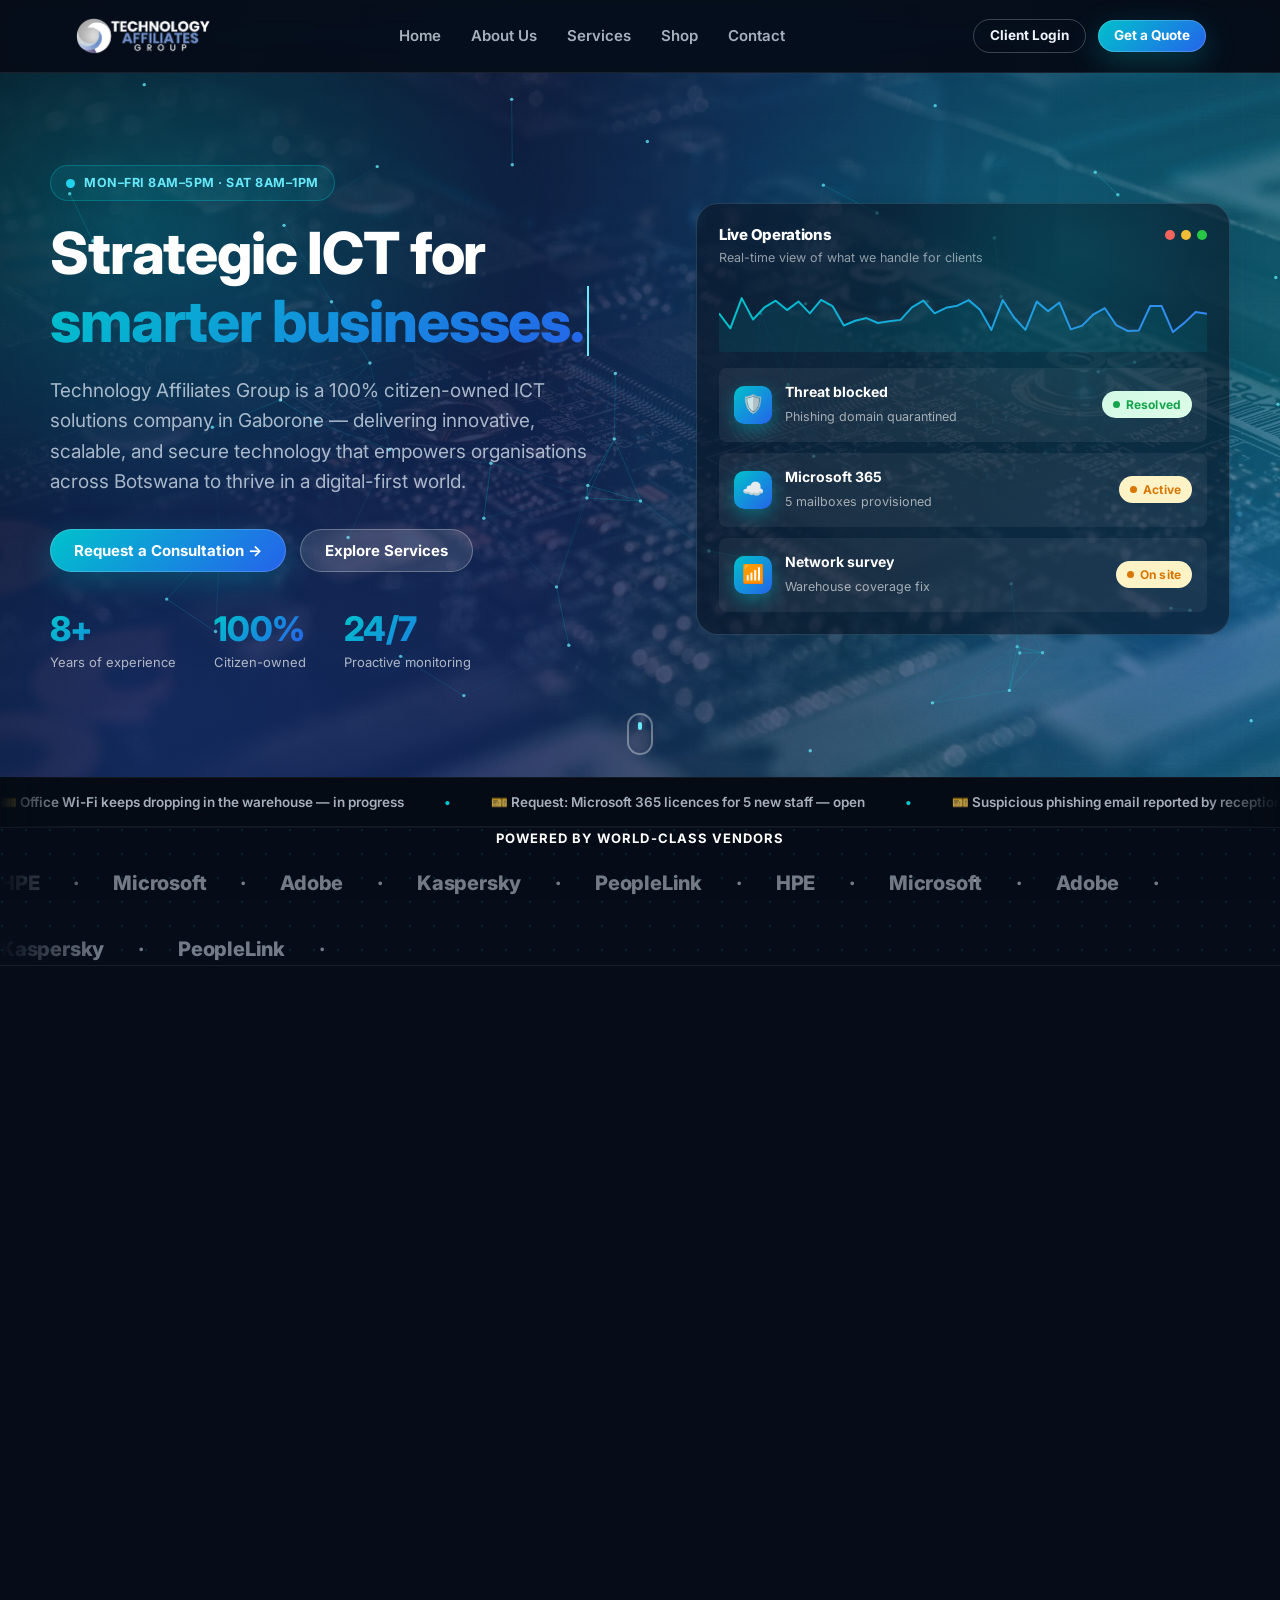
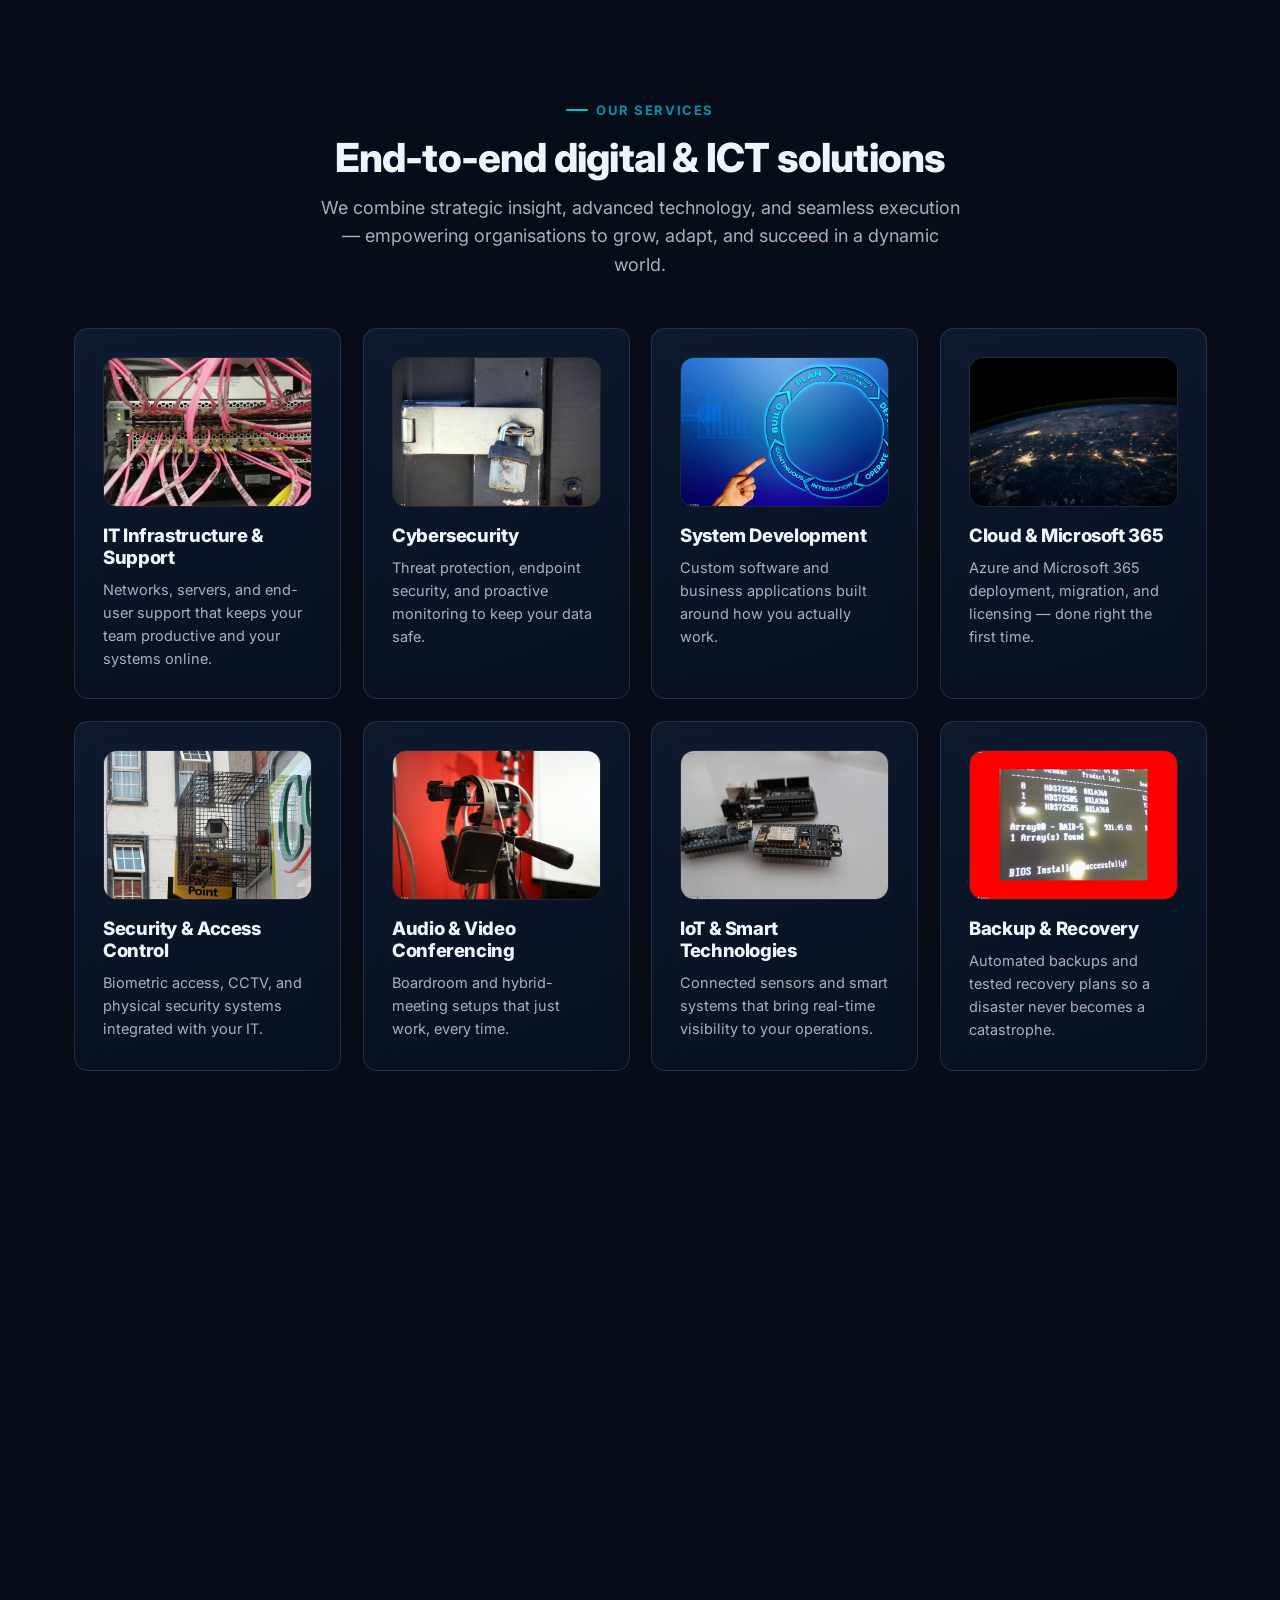
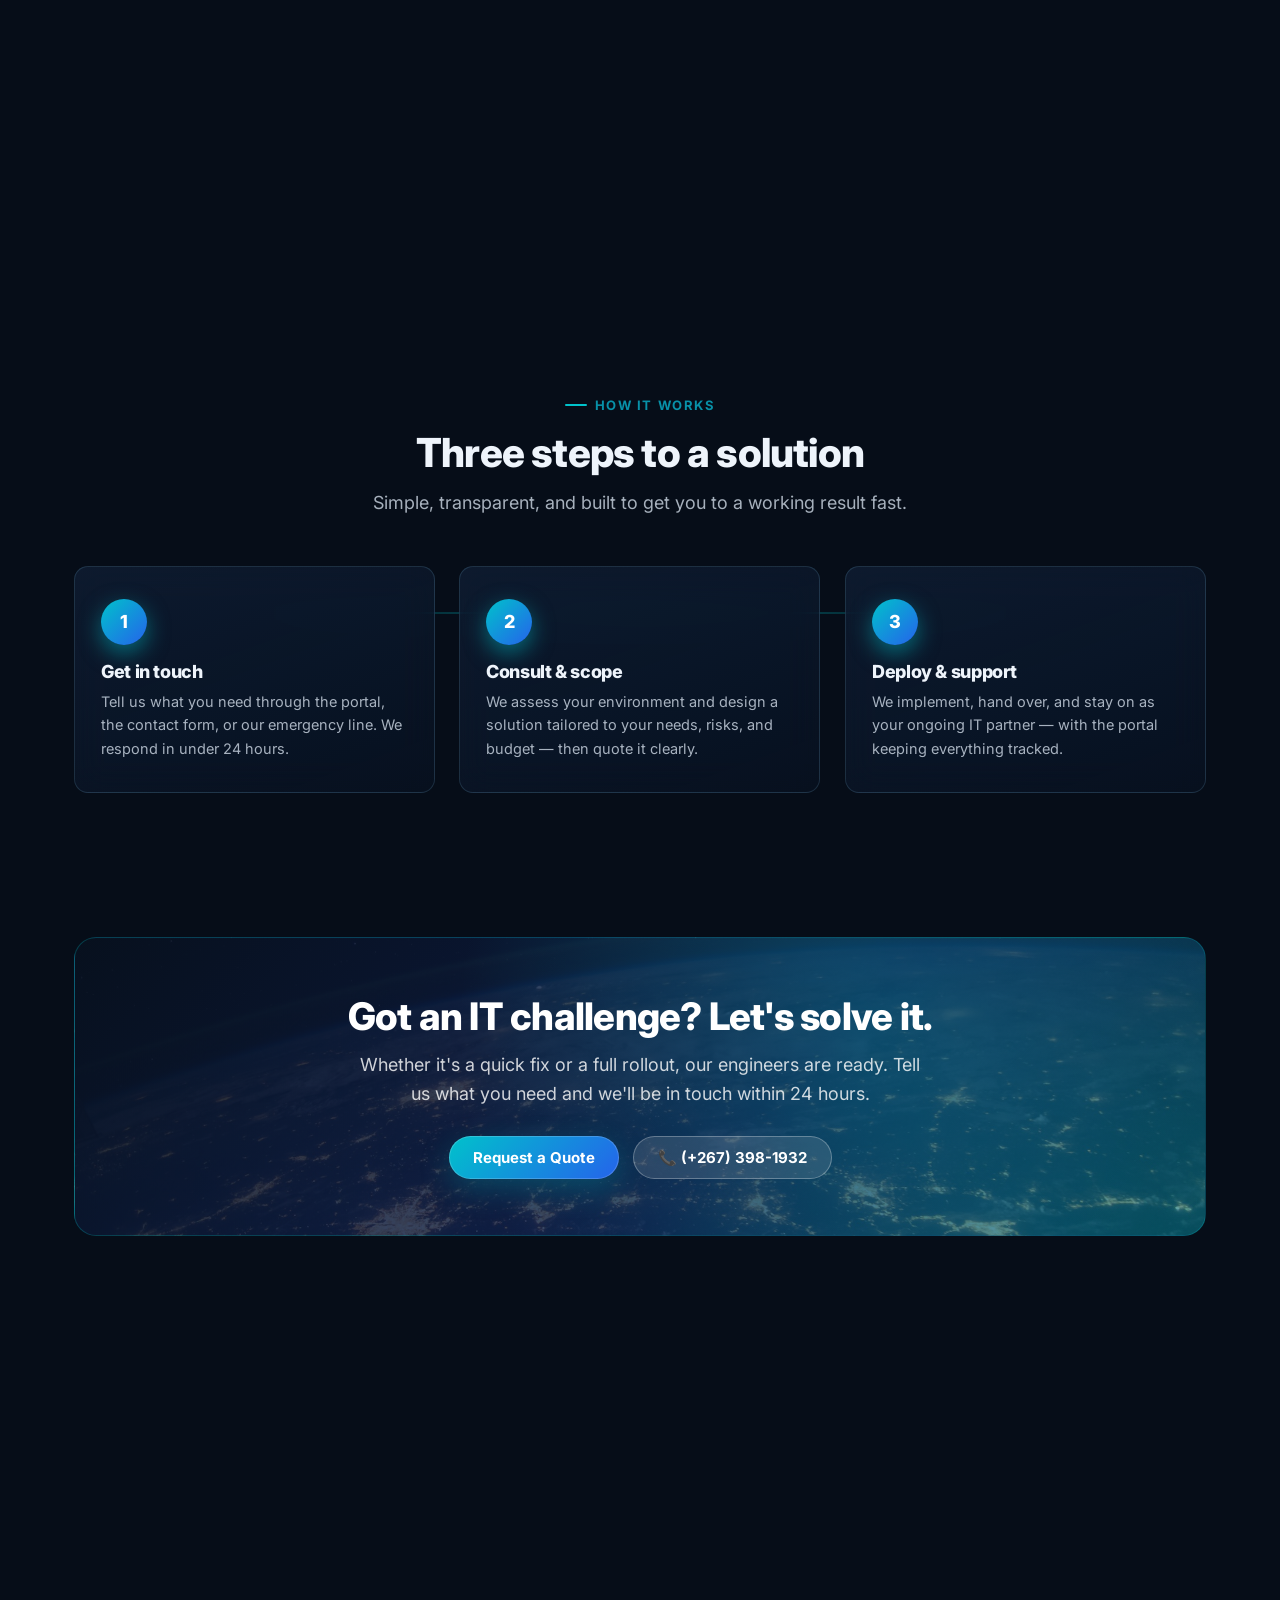
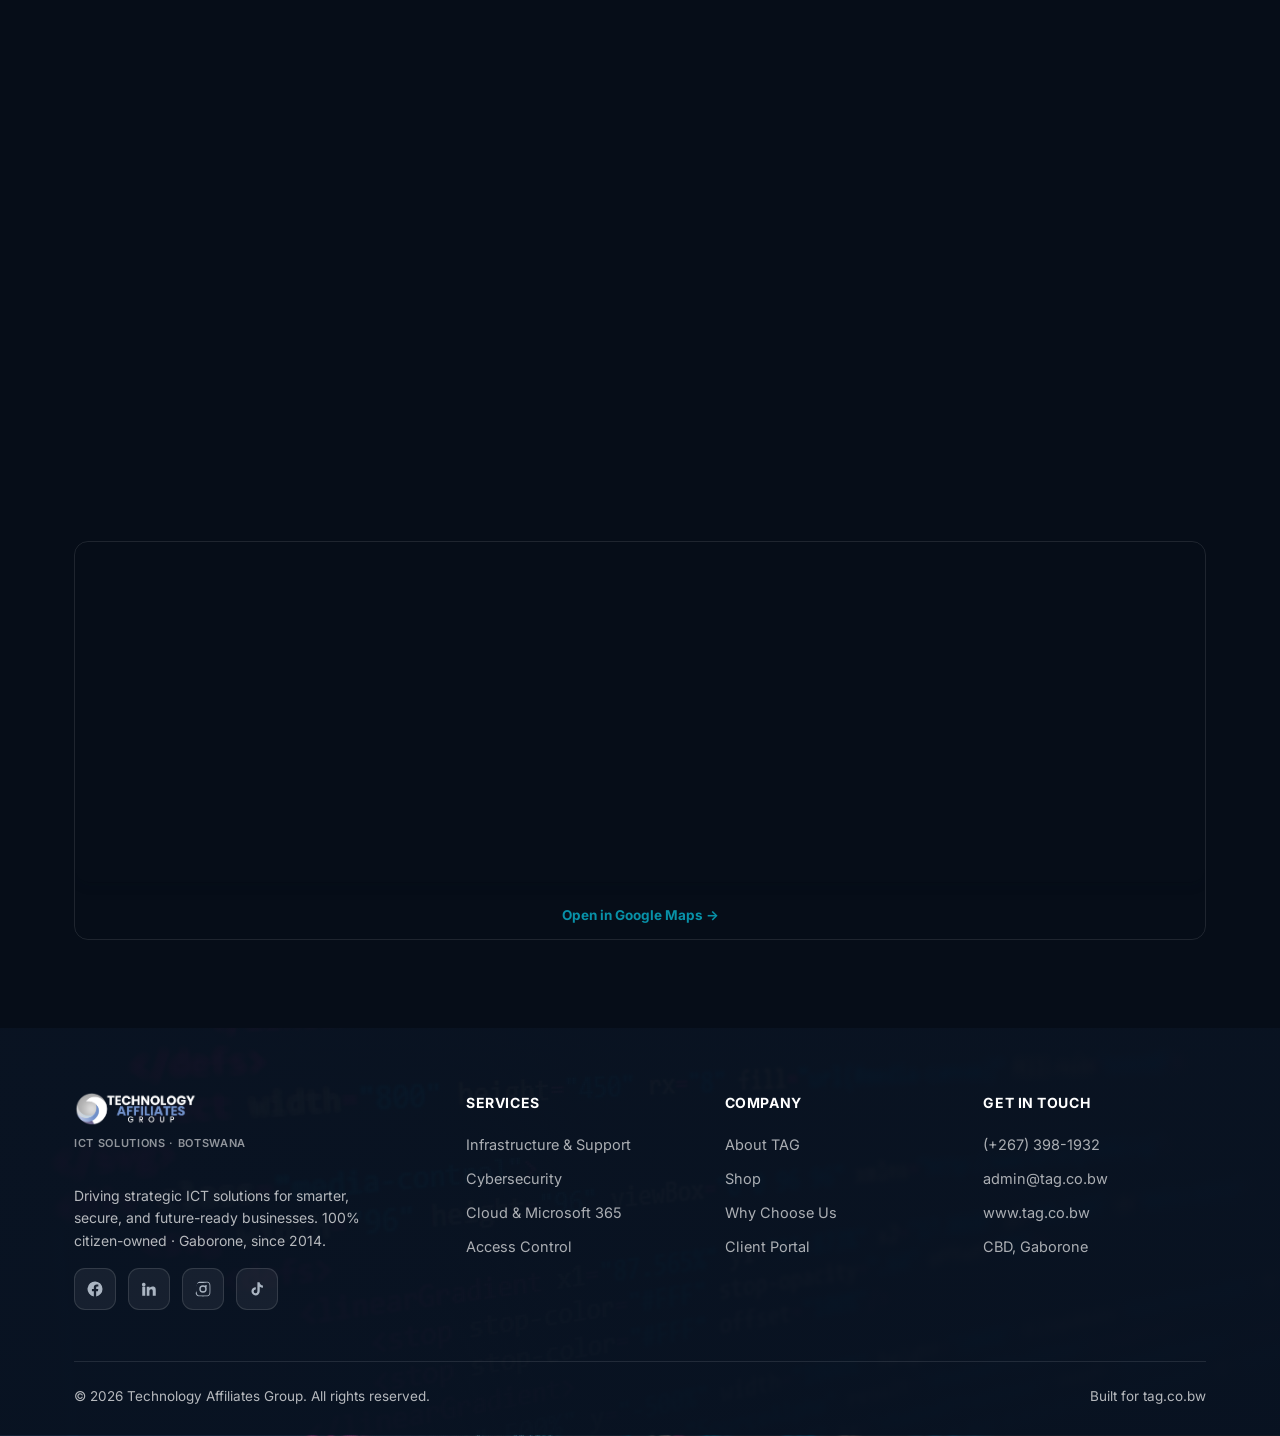
==== commit 43015518: "Fix session/cart bugs; scope cart per user - Fix crash when toggling "Remember Me" (null .field guar" ====
--- a/index.html
+++ b/index.html
@@ -9,7 +9,7 @@
   <link rel="preconnect" href="https://fonts.googleapis.com" />
   <link rel="preconnect" href="https://fonts.gstatic.com" crossorigin />
   <link href="https://fonts.googleapis.com/css2?family=Inter:wght@400;500;600;700;800;900&display=swap" rel="stylesheet" />
-  <link rel="stylesheet" href="css/styles.css?v=10" />
+  <link rel="stylesheet" href="css/styles.css?v=11" />
 </head>
 <body>
 
@@ -296,9 +296,9 @@
     </div>
   </footer>
 
-  <script src="js/db.js?v=10"></script>
-  <script src="js/ui.js?v=10"></script>
-  <script src="js/fx.js?v=10"></script>
-  <script src="js/main.js?v=10"></script>
+  <script src="js/db.js?v=11"></script>
+  <script src="js/ui.js?v=11"></script>
+  <script src="js/fx.js?v=11"></script>
+  <script src="js/main.js?v=11"></script>
 </body>
 </html>
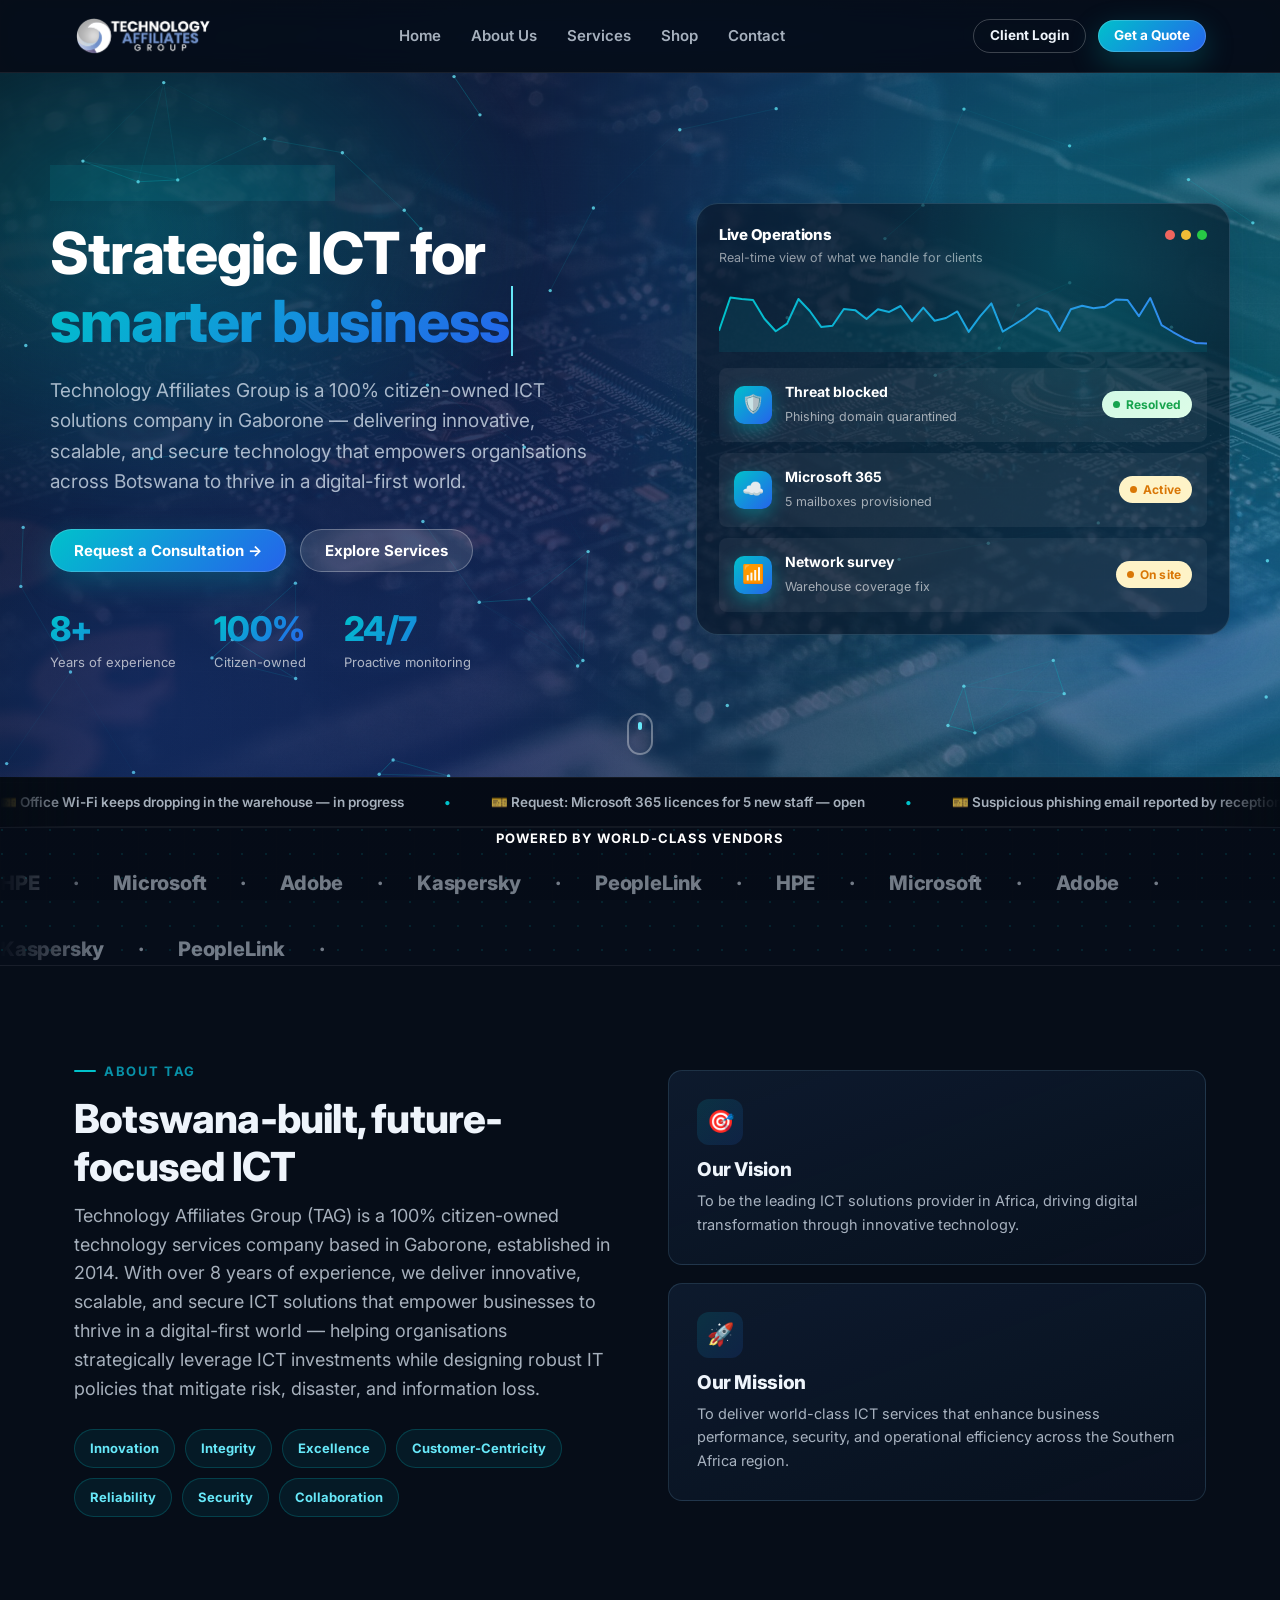
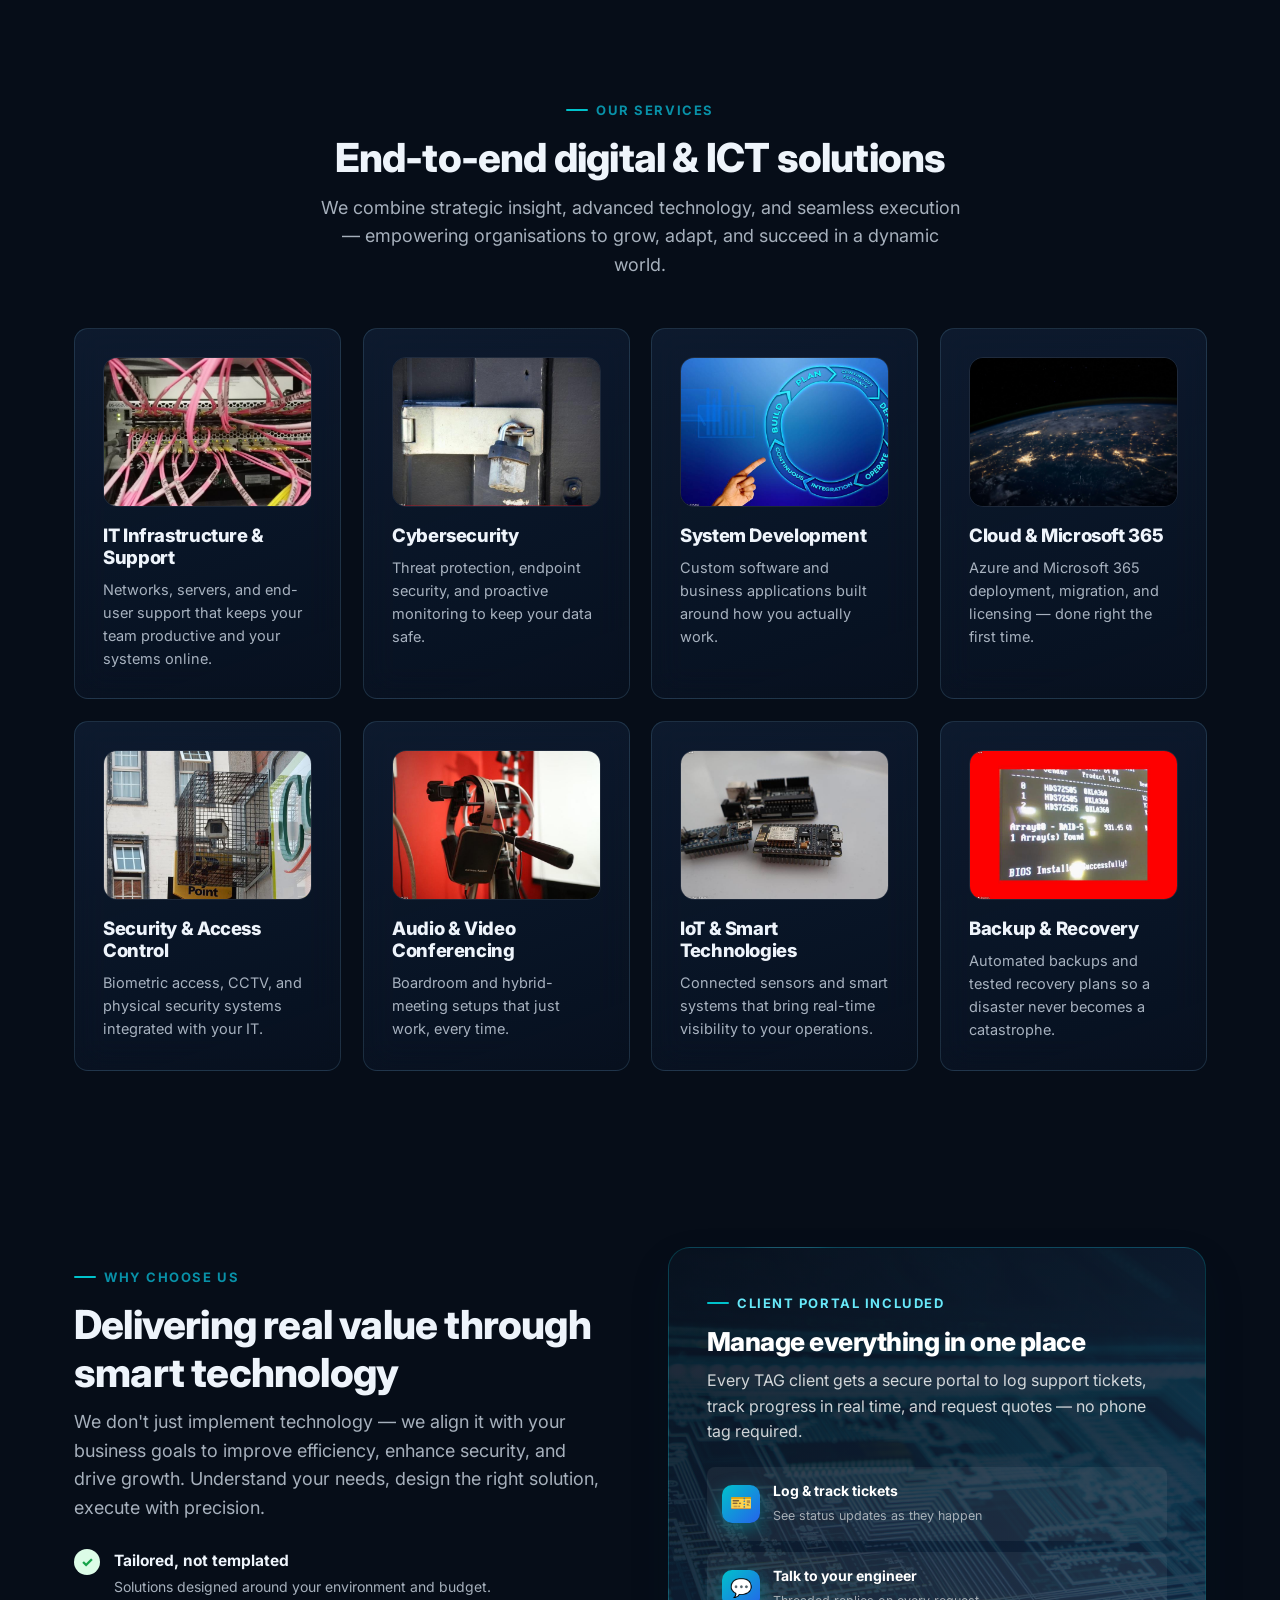
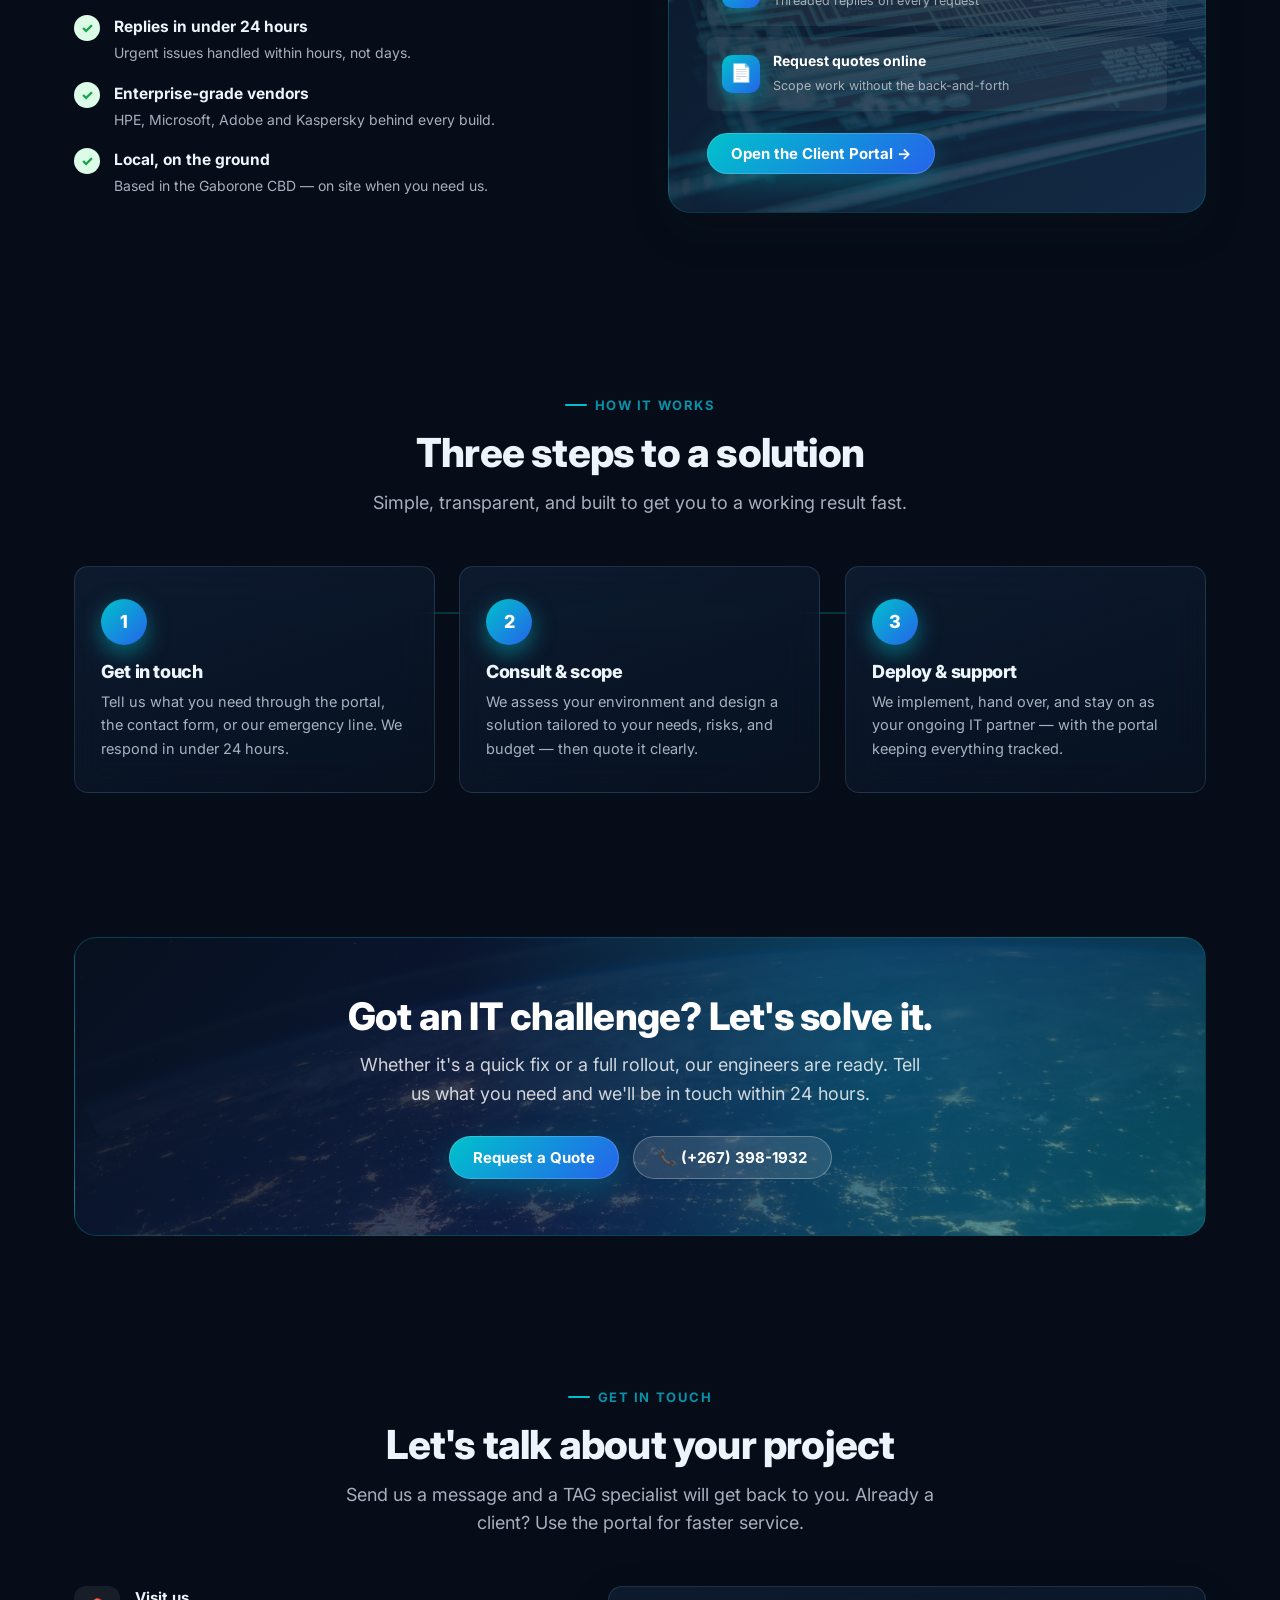
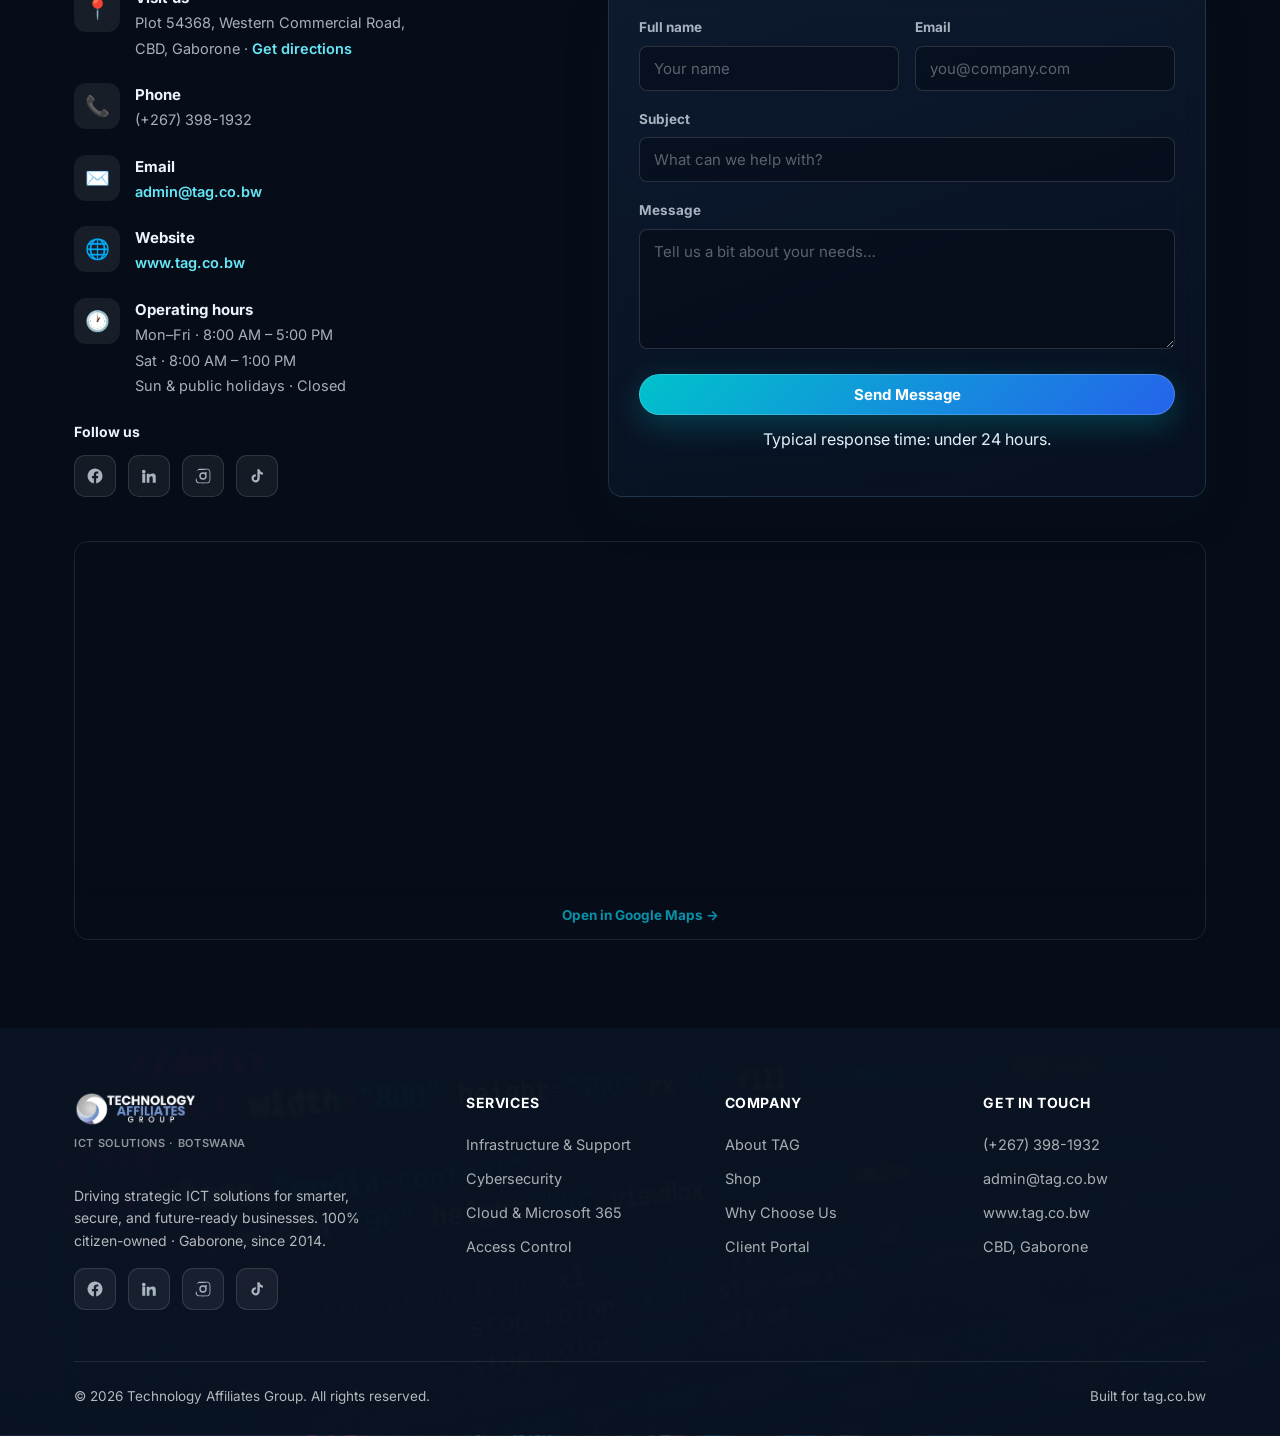
==== commit 6925c1e9: "Remove guest sign-in note on shop; bump cache-bust to v=12 - Drop the "Sign in as a client…" note fo" ====
--- a/index.html
+++ b/index.html
@@ -9,7 +9,7 @@
   <link rel="preconnect" href="https://fonts.googleapis.com" />
   <link rel="preconnect" href="https://fonts.gstatic.com" crossorigin />
   <link href="https://fonts.googleapis.com/css2?family=Inter:wght@400;500;600;700;800;900&display=swap" rel="stylesheet" />
-  <link rel="stylesheet" href="css/styles.css?v=11" />
+  <link rel="stylesheet" href="css/styles.css?v=12" />
 </head>
 <body>
 
@@ -296,9 +296,9 @@
     </div>
   </footer>
 
-  <script src="js/db.js?v=11"></script>
-  <script src="js/ui.js?v=11"></script>
-  <script src="js/fx.js?v=11"></script>
-  <script src="js/main.js?v=11"></script>
+  <script src="js/db.js?v=12"></script>
+  <script src="js/ui.js?v=12"></script>
+  <script src="js/fx.js?v=12"></script>
+  <script src="js/main.js?v=12"></script>
 </body>
 </html>
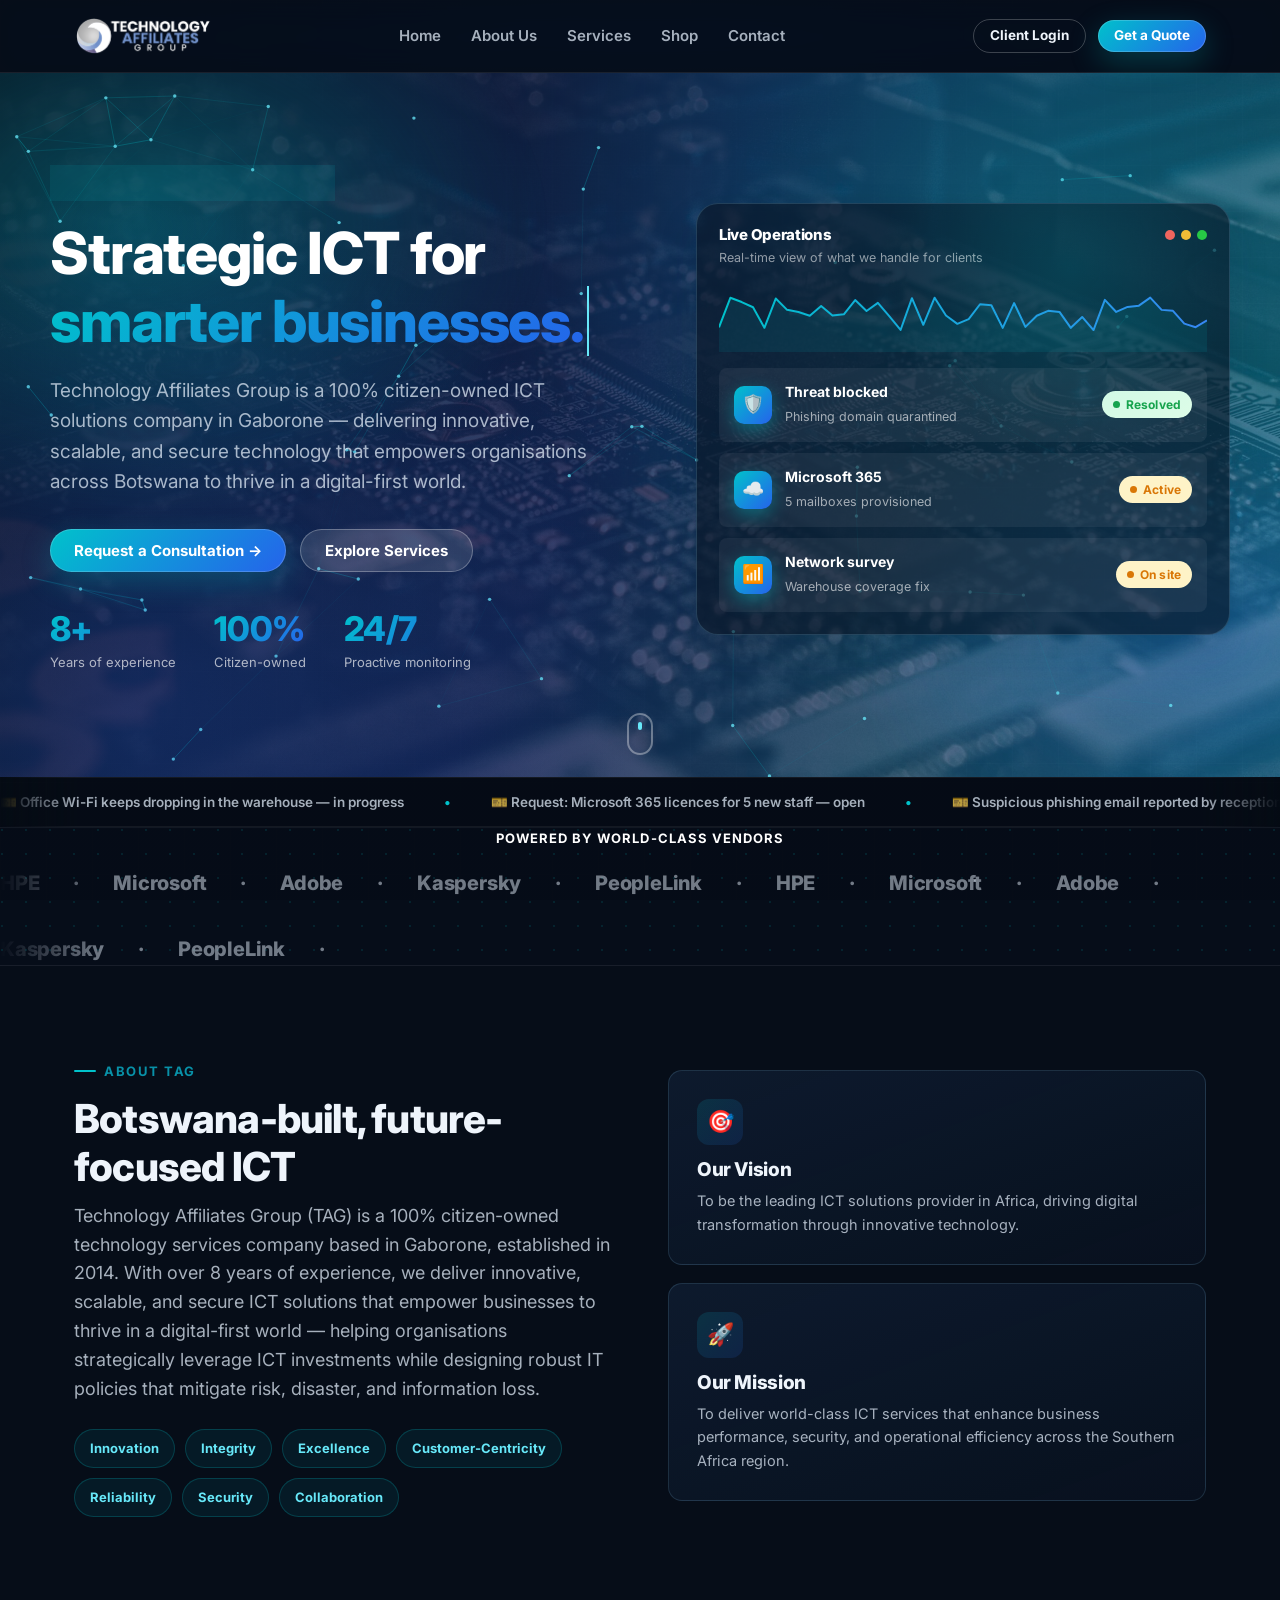
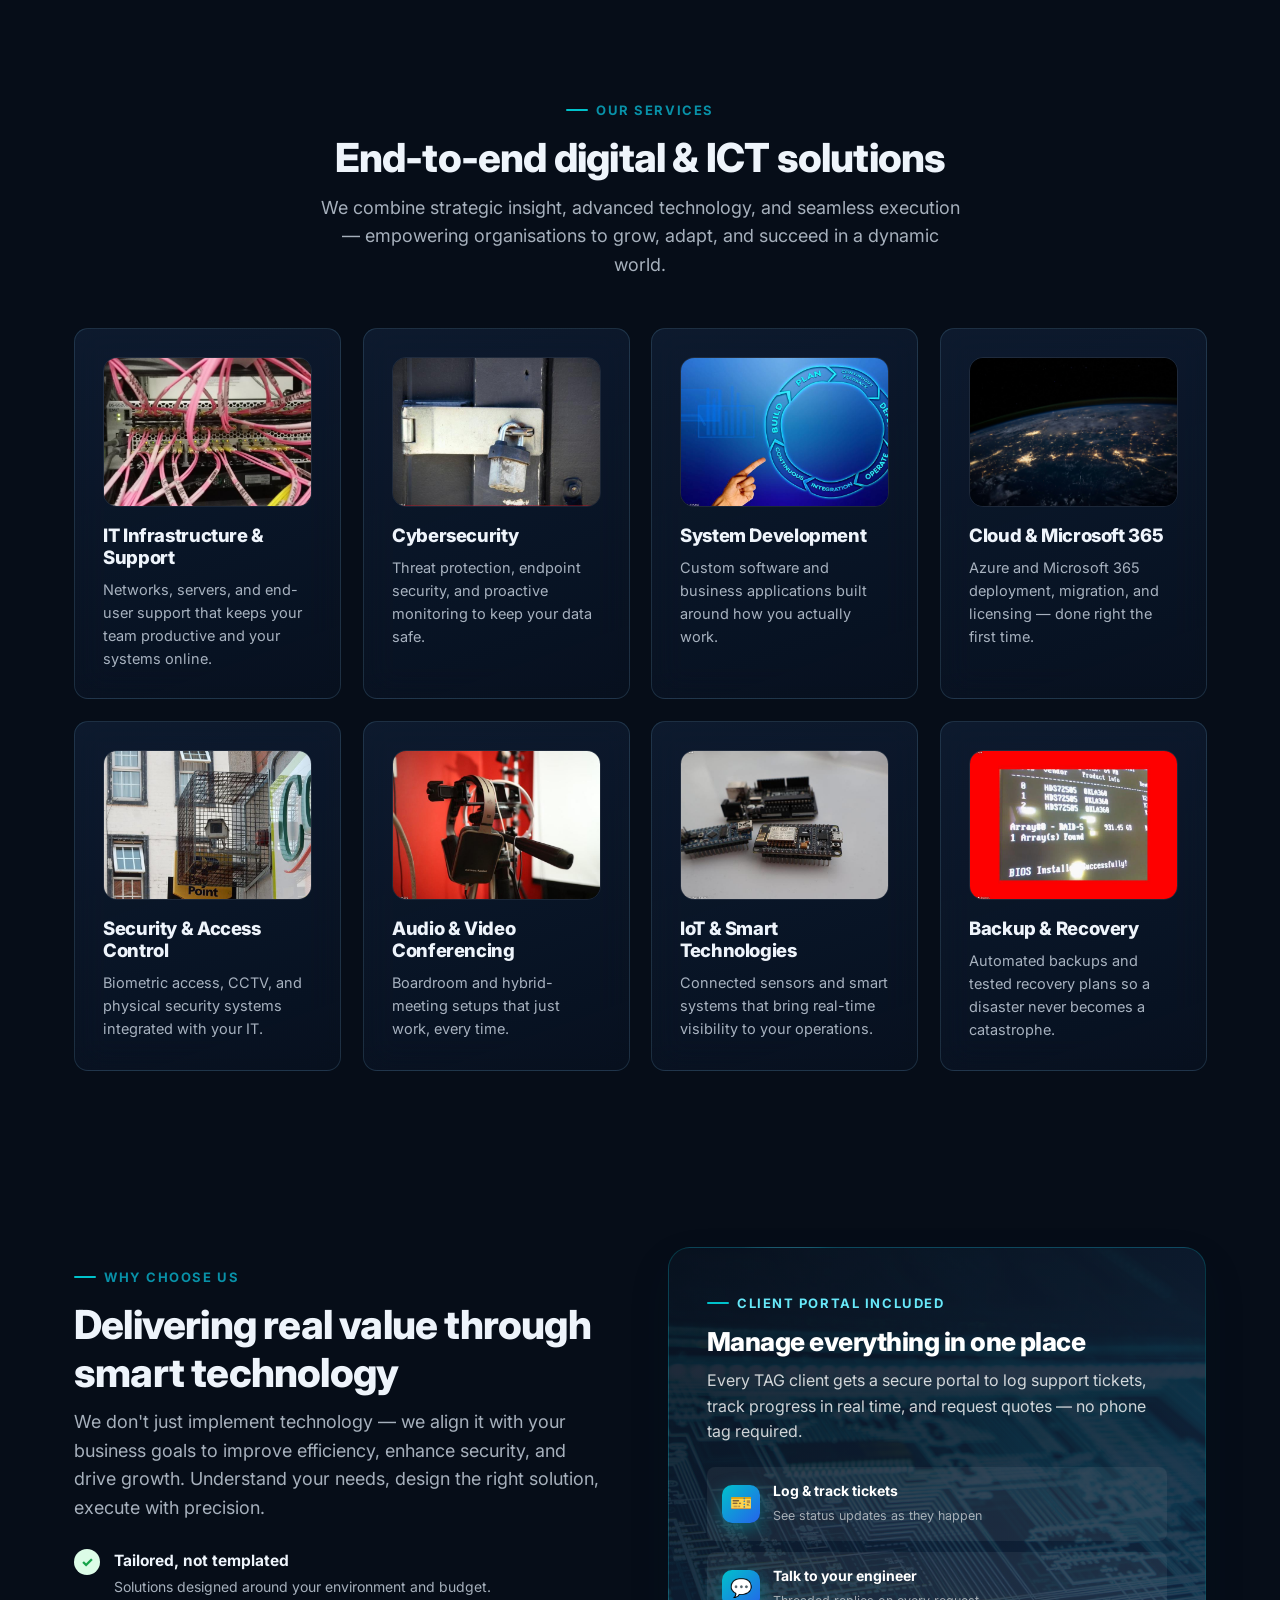
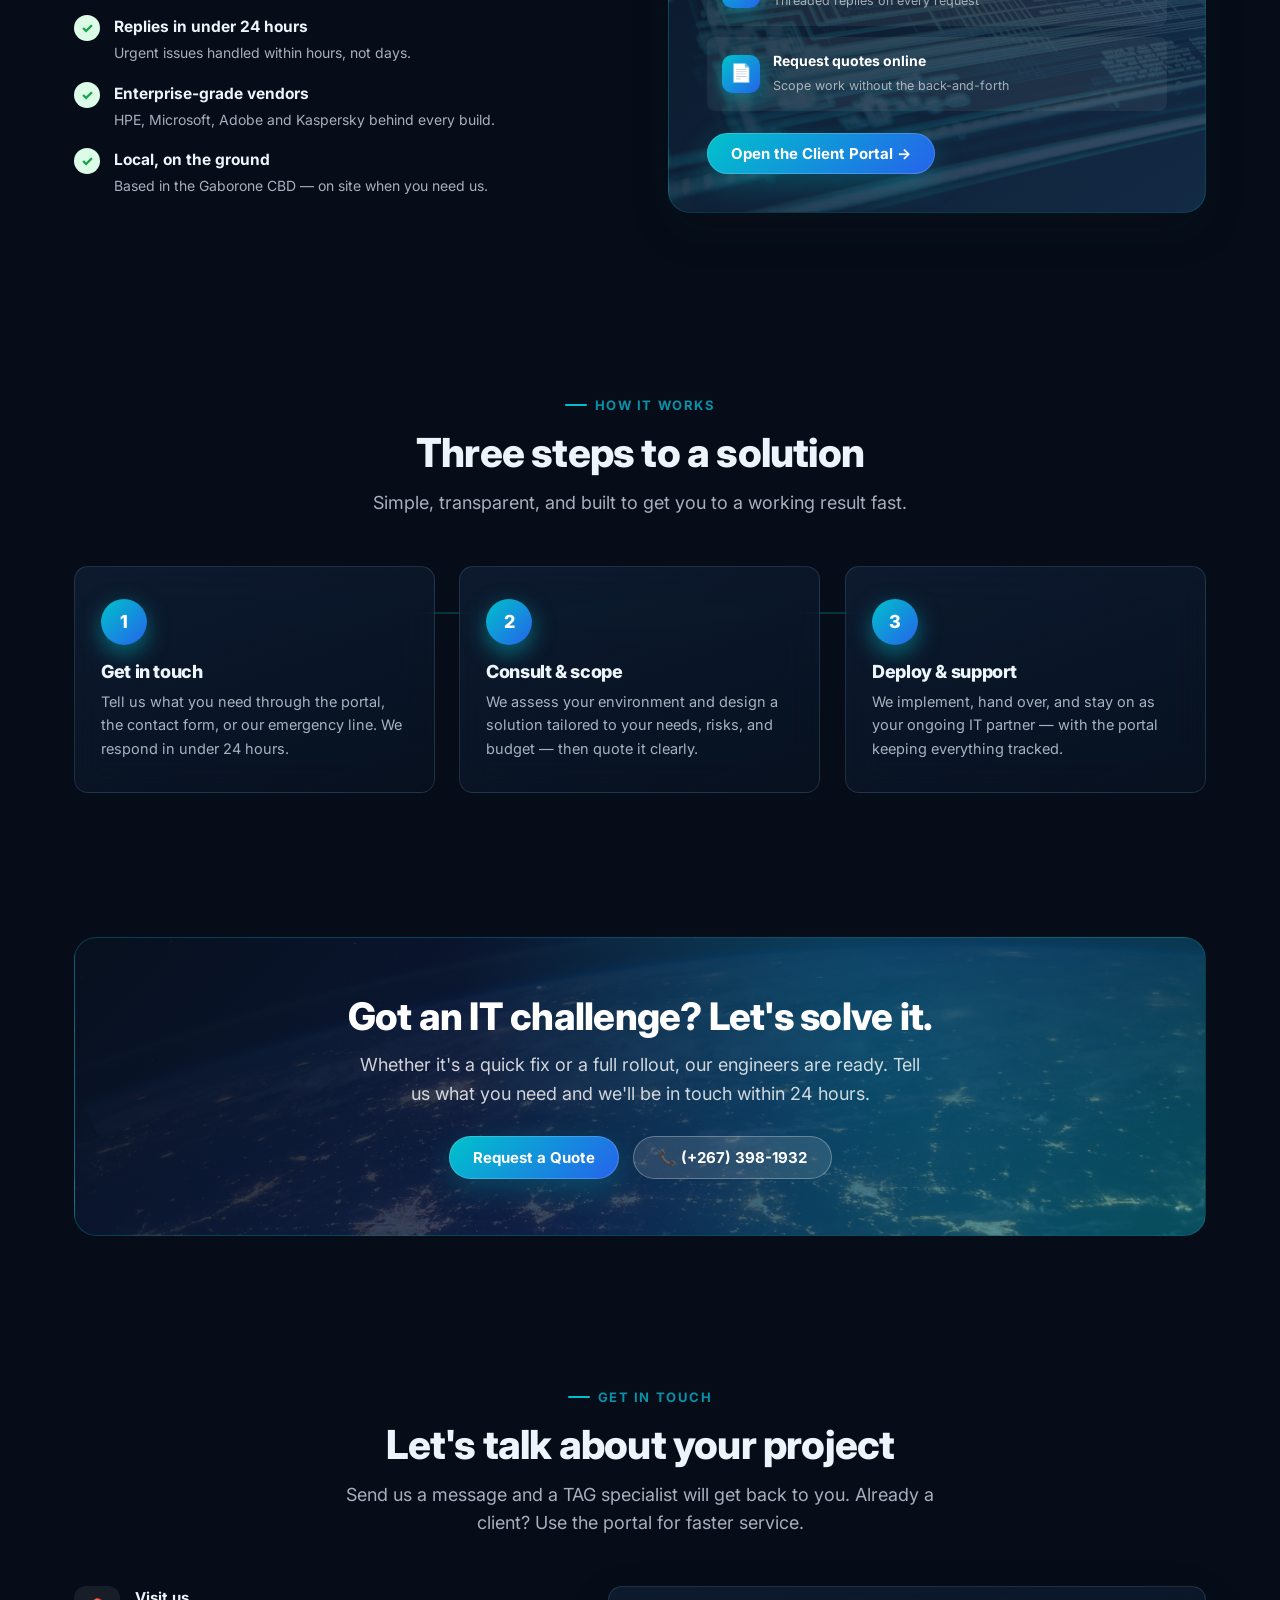
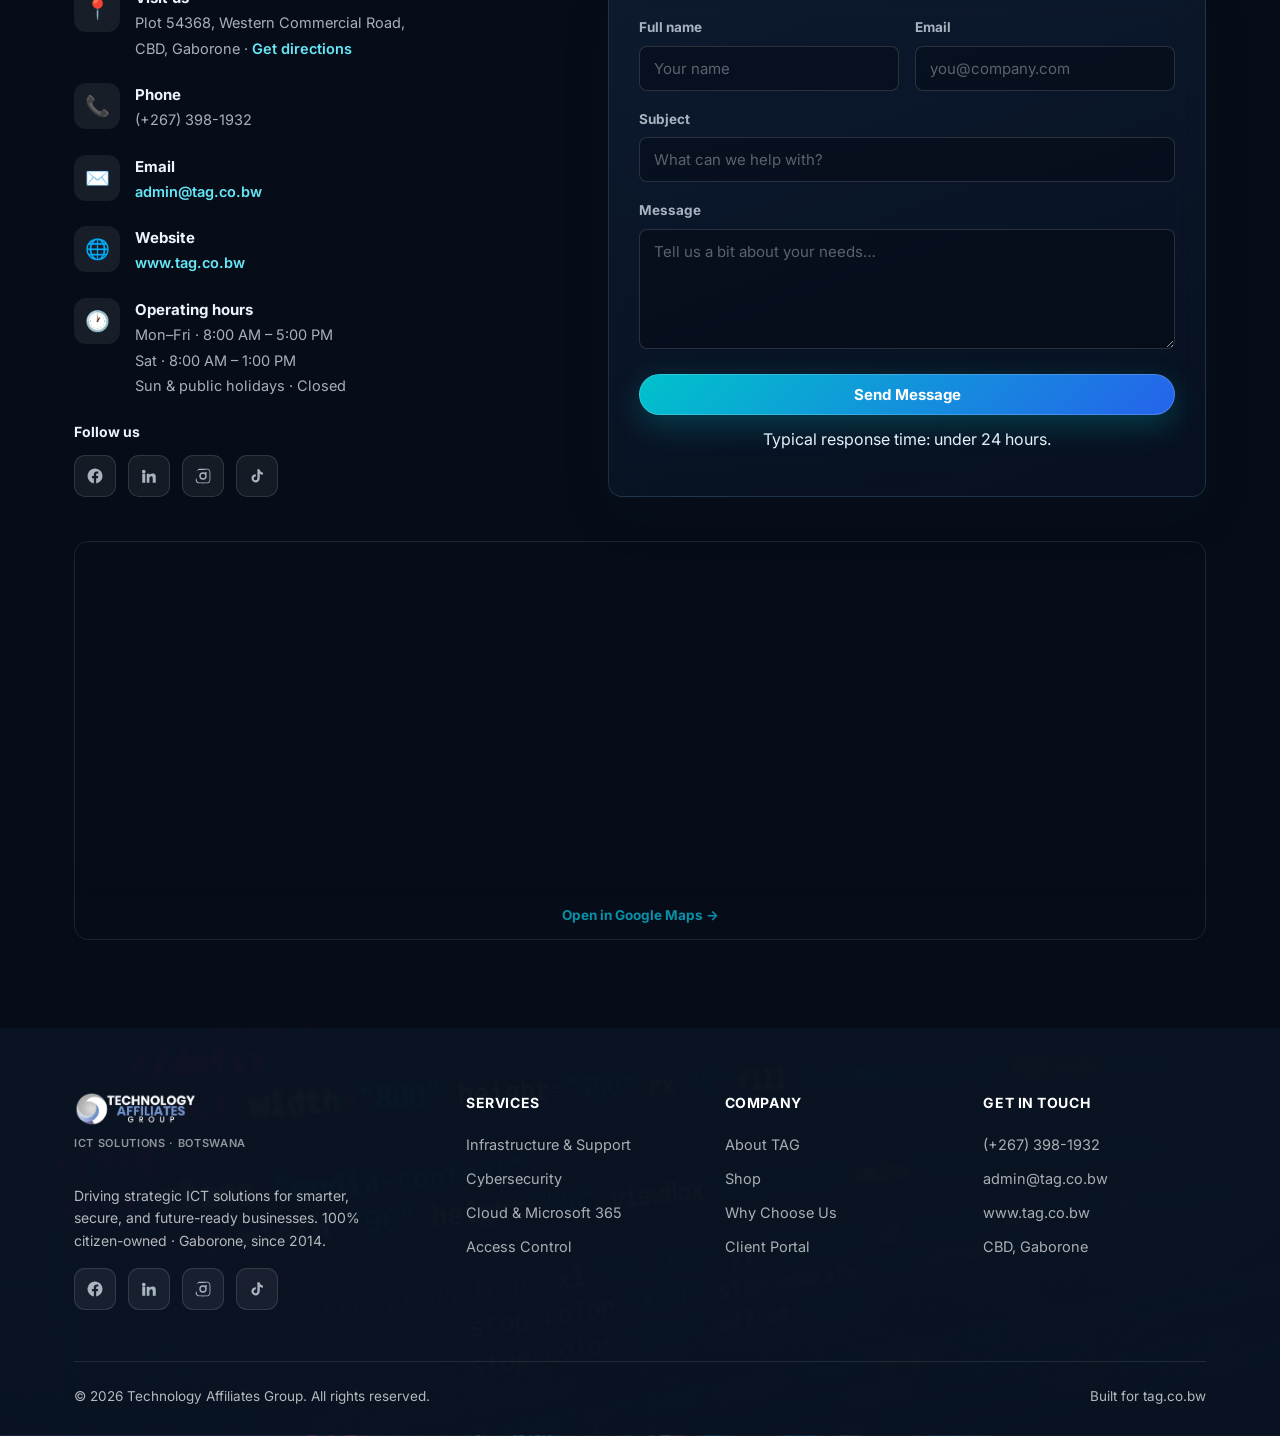
==== commit 974aacf9: "Require login after sign-up (no auto-login/redirect) - Auth.register no longer starts a session - On" ====
--- a/index.html
+++ b/index.html
@@ -9,7 +9,7 @@
   <link rel="preconnect" href="https://fonts.googleapis.com" />
   <link rel="preconnect" href="https://fonts.gstatic.com" crossorigin />
   <link href="https://fonts.googleapis.com/css2?family=Inter:wght@400;500;600;700;800;900&display=swap" rel="stylesheet" />
-  <link rel="stylesheet" href="css/styles.css?v=12" />
+  <link rel="stylesheet" href="css/styles.css?v=13" />
 </head>
 <body>
 
@@ -296,9 +296,9 @@
     </div>
   </footer>
 
-  <script src="js/db.js?v=12"></script>
-  <script src="js/ui.js?v=12"></script>
-  <script src="js/fx.js?v=12"></script>
-  <script src="js/main.js?v=12"></script>
+  <script src="js/db.js?v=13"></script>
+  <script src="js/ui.js?v=13"></script>
+  <script src="js/fx.js?v=13"></script>
+  <script src="js/main.js?v=13"></script>
 </body>
 </html>
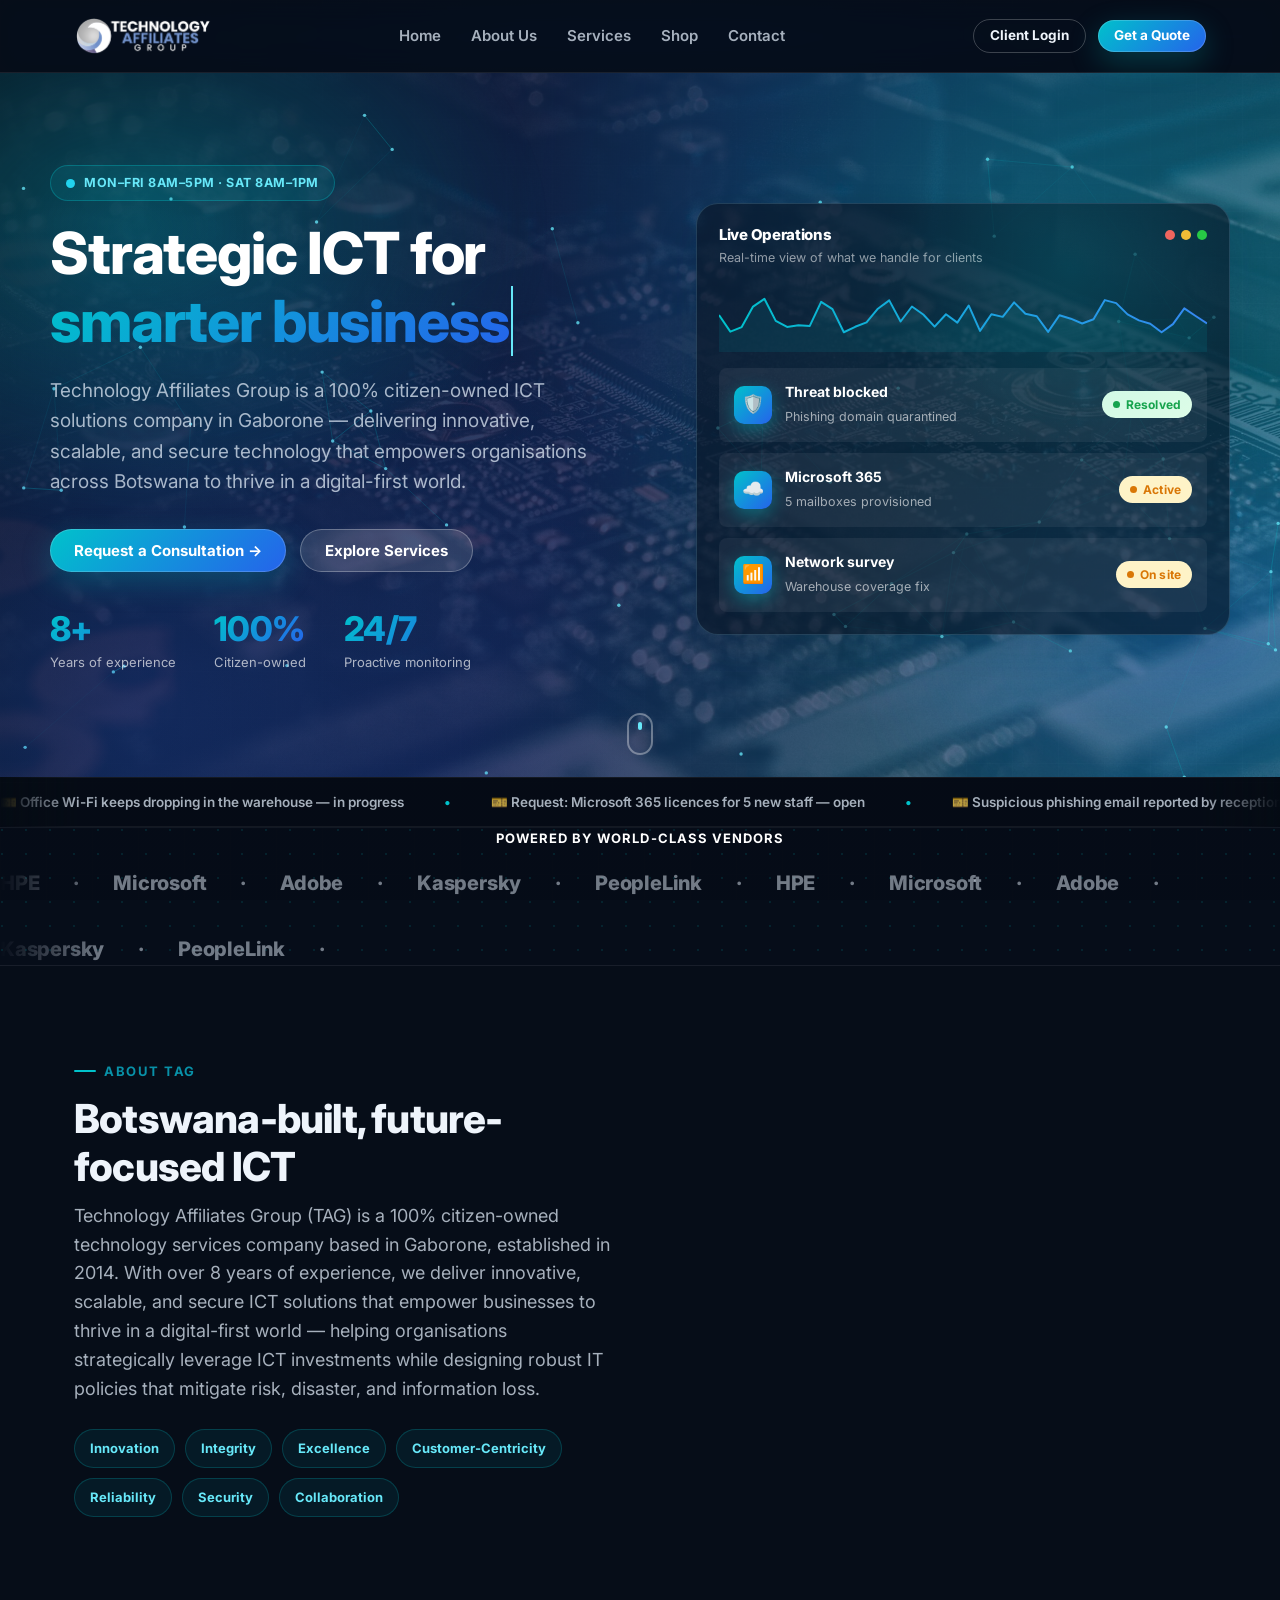
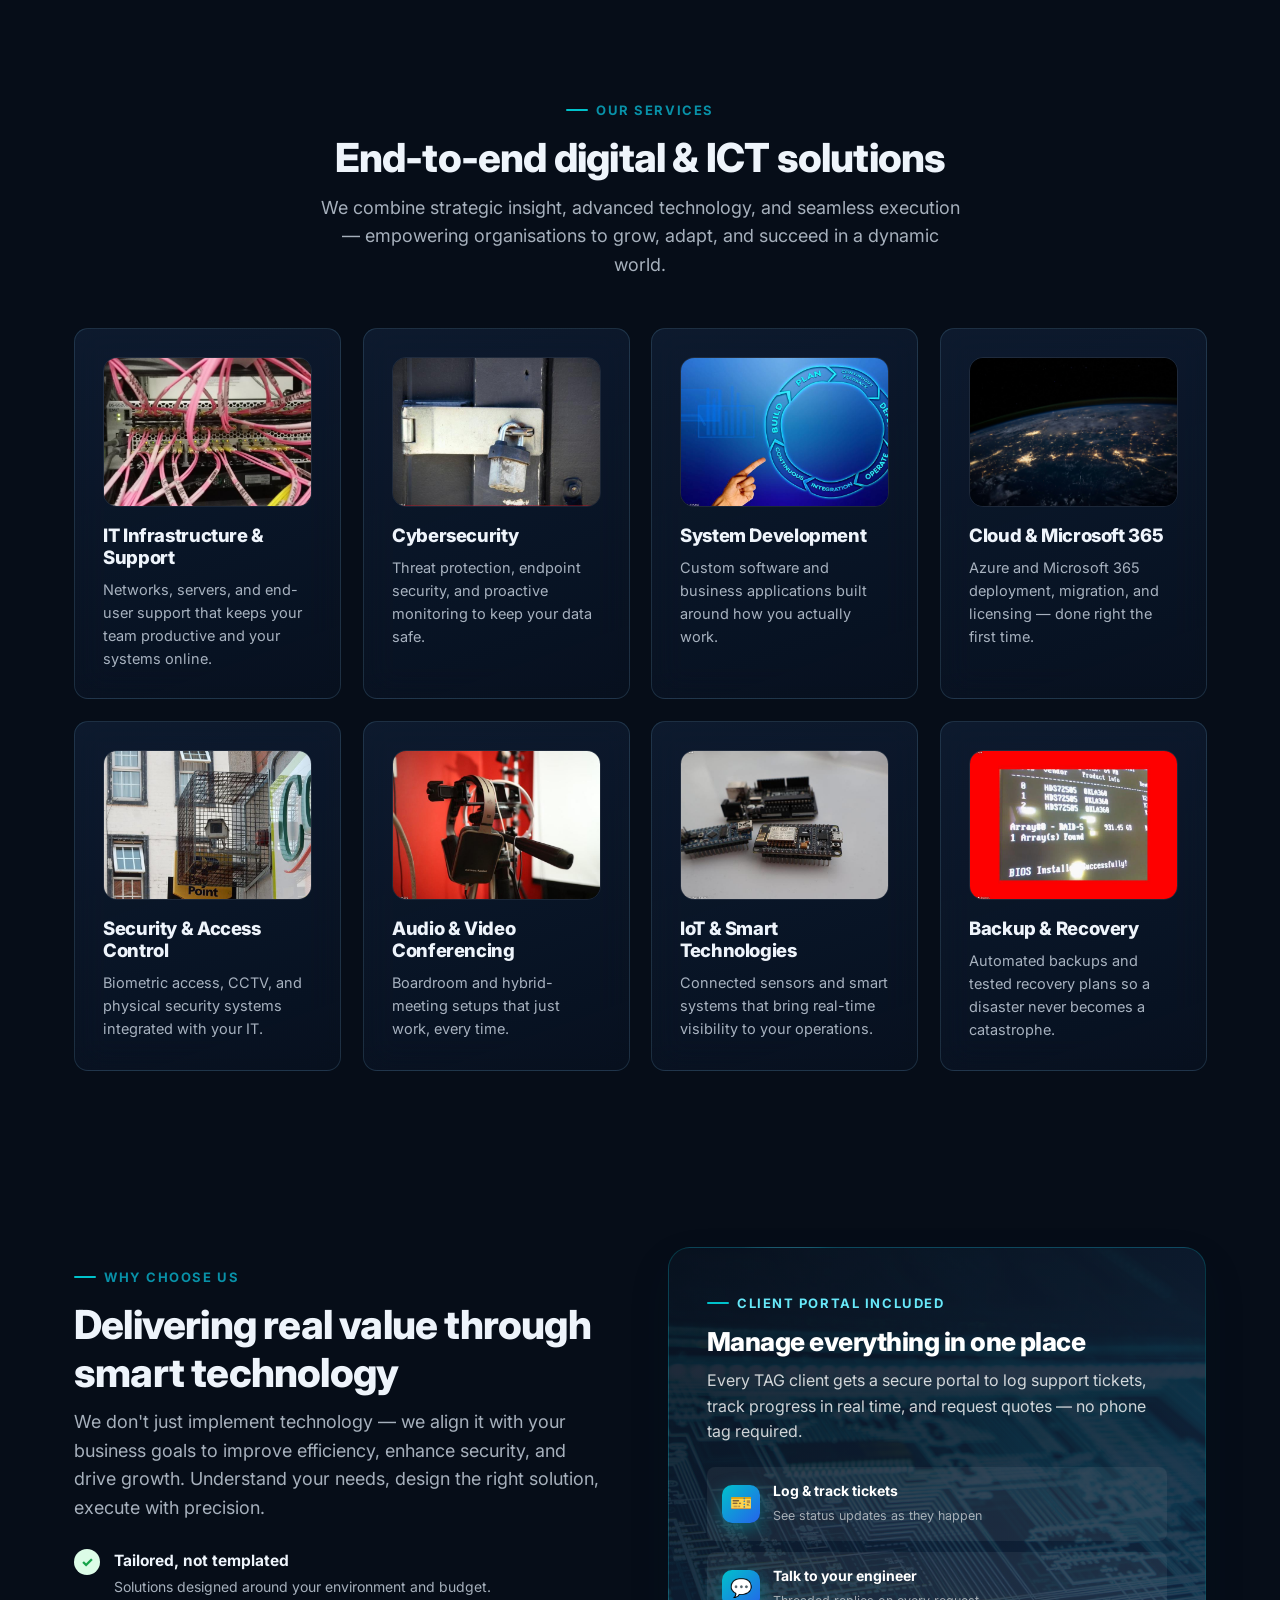
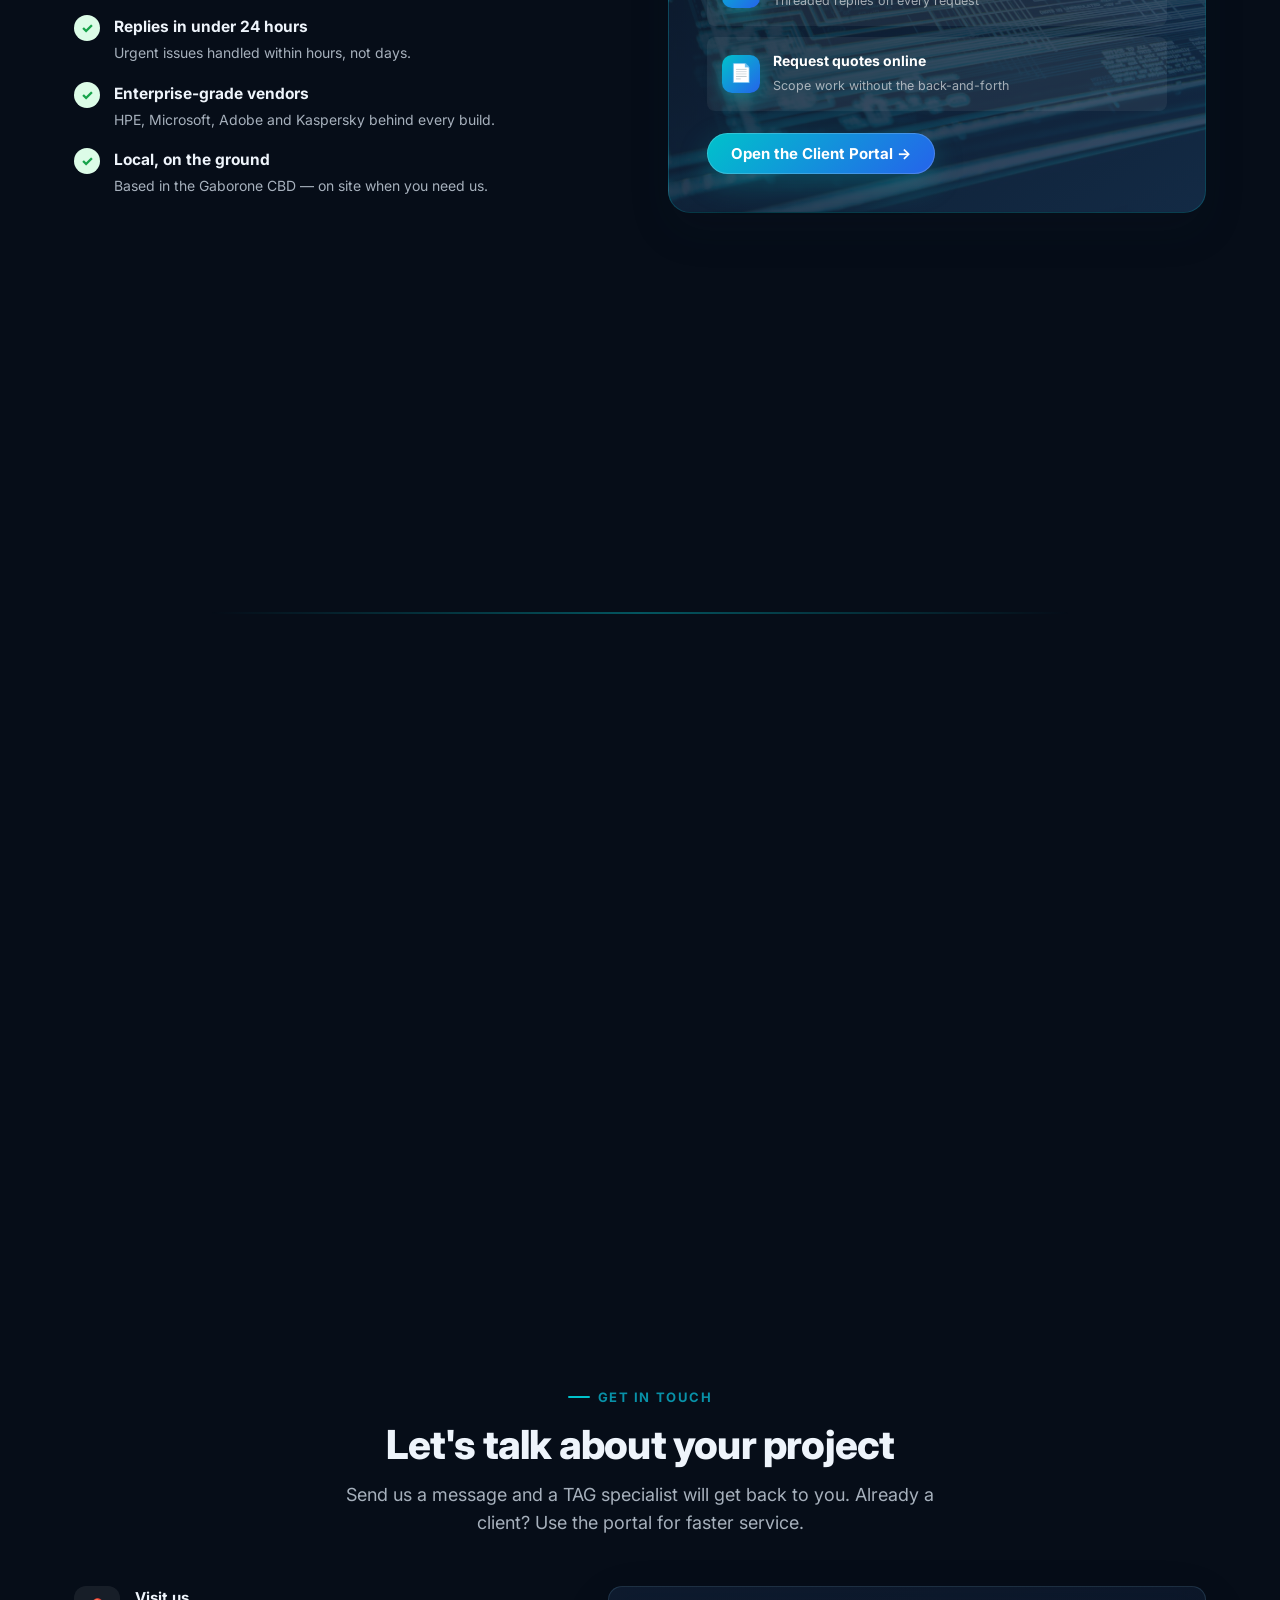
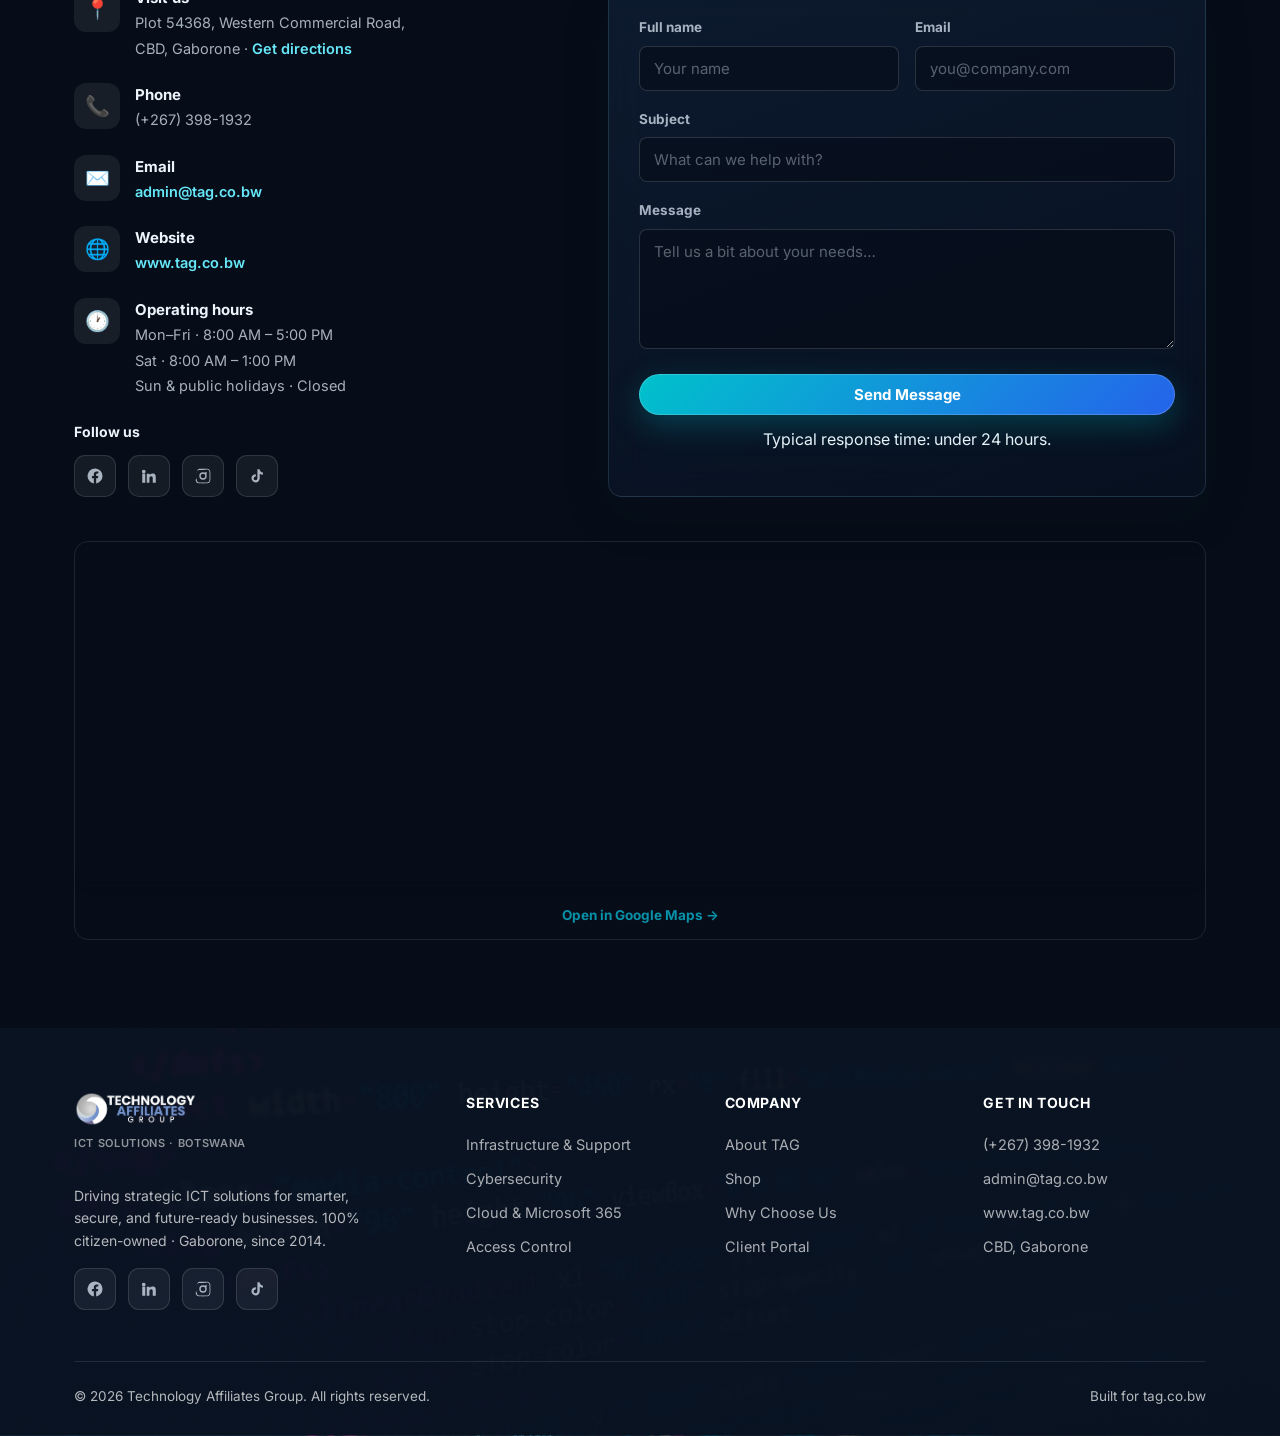
==== commit 3738ea24: "Delay switch to login by 1.5s after sign-up - Show "Account created" confirmation, then after 1.5s s" ====
--- a/index.html
+++ b/index.html
@@ -9,7 +9,7 @@
   <link rel="preconnect" href="https://fonts.googleapis.com" />
   <link rel="preconnect" href="https://fonts.gstatic.com" crossorigin />
   <link href="https://fonts.googleapis.com/css2?family=Inter:wght@400;500;600;700;800;900&display=swap" rel="stylesheet" />
-  <link rel="stylesheet" href="css/styles.css?v=13" />
+  <link rel="stylesheet" href="css/styles.css?v=14" />
 </head>
 <body>
 
@@ -296,9 +296,9 @@
     </div>
   </footer>
 
-  <script src="js/db.js?v=13"></script>
-  <script src="js/ui.js?v=13"></script>
-  <script src="js/fx.js?v=13"></script>
-  <script src="js/main.js?v=13"></script>
+  <script src="js/db.js?v=14"></script>
+  <script src="js/ui.js?v=14"></script>
+  <script src="js/fx.js?v=14"></script>
+  <script src="js/main.js?v=14"></script>
 </body>
 </html>
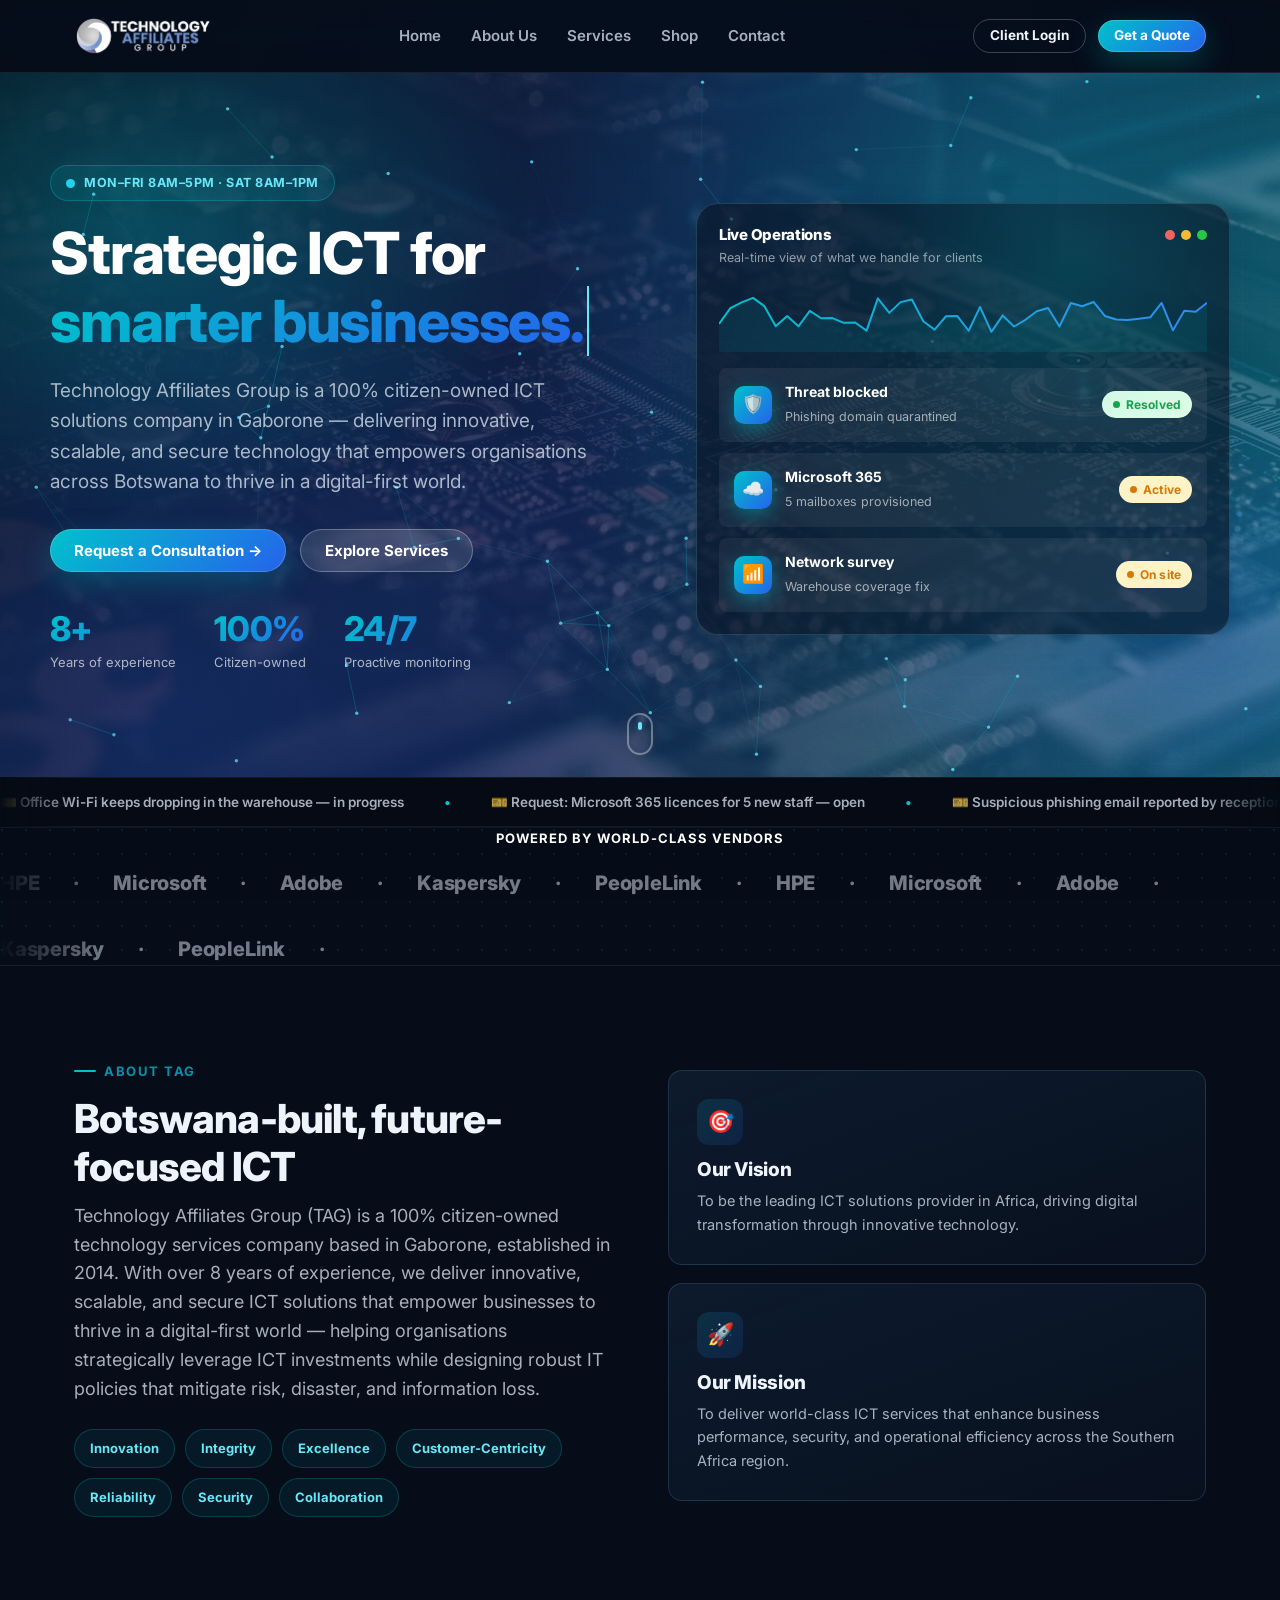
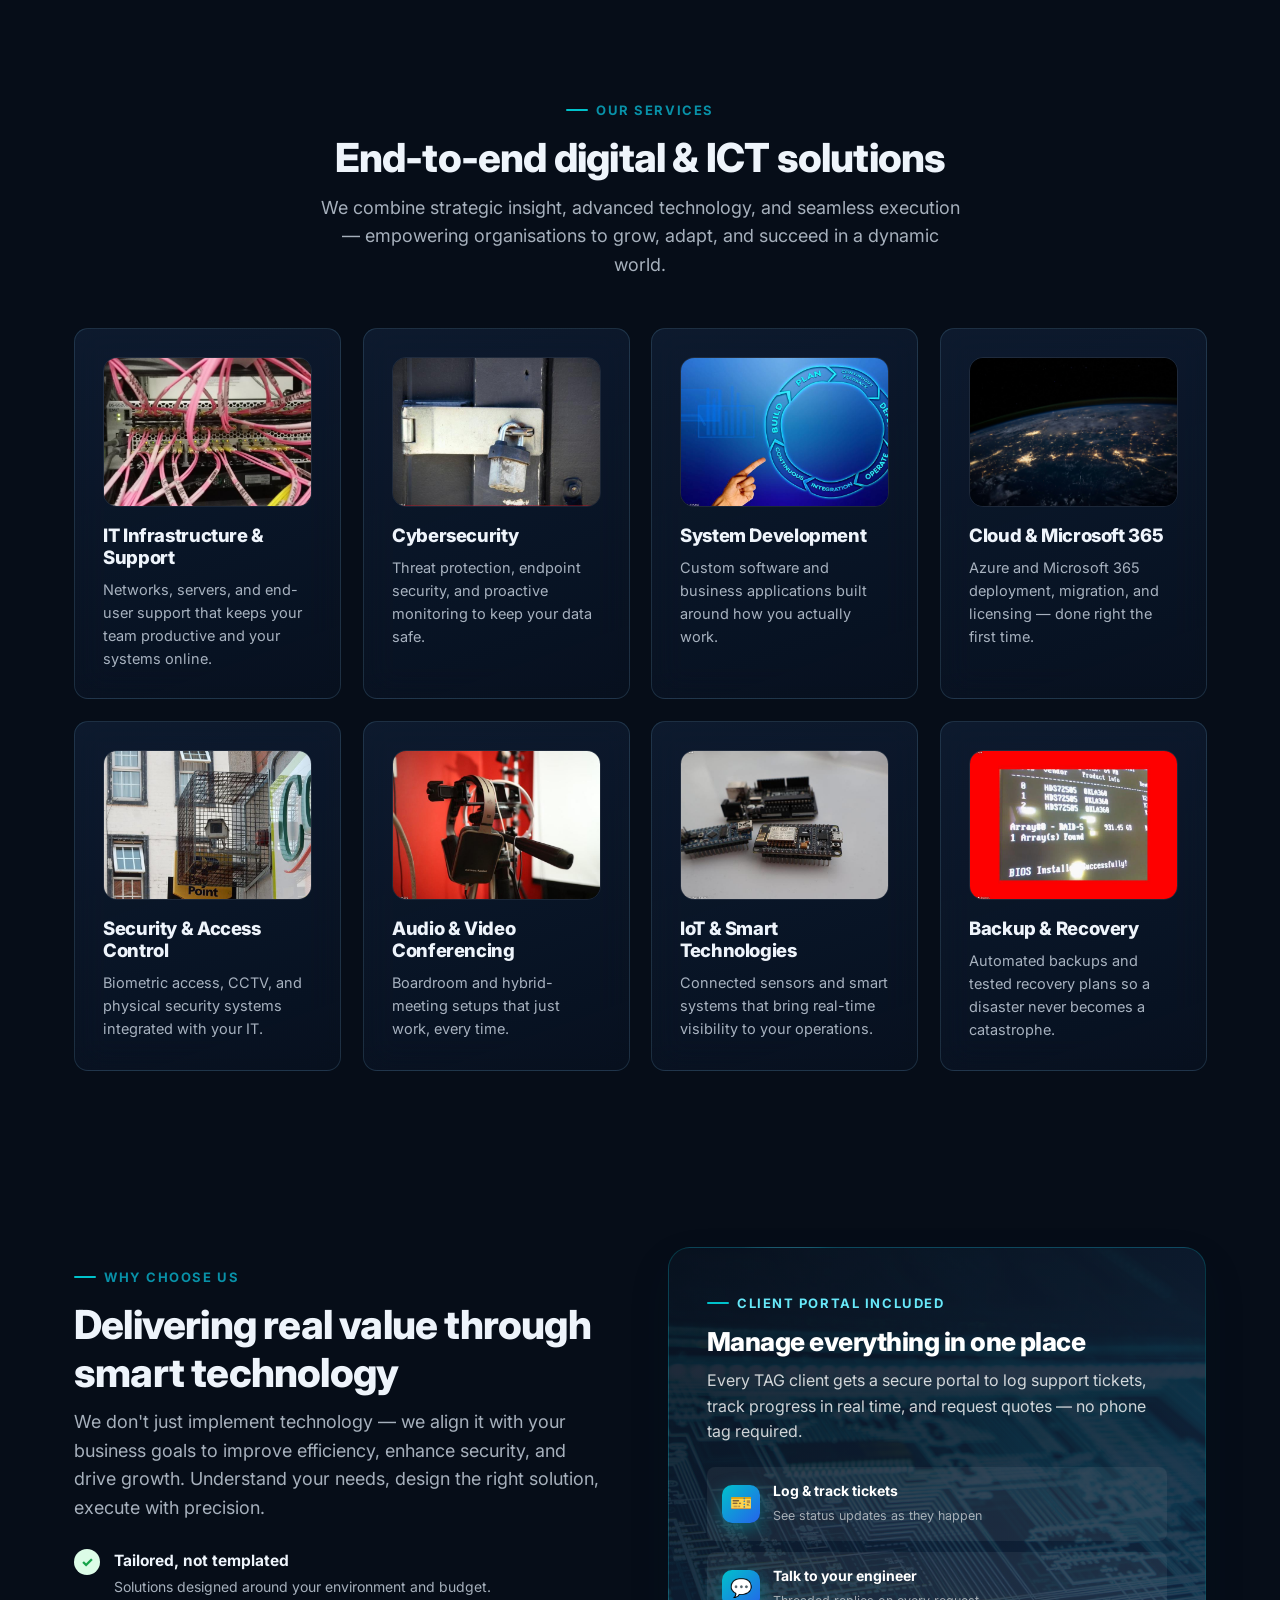
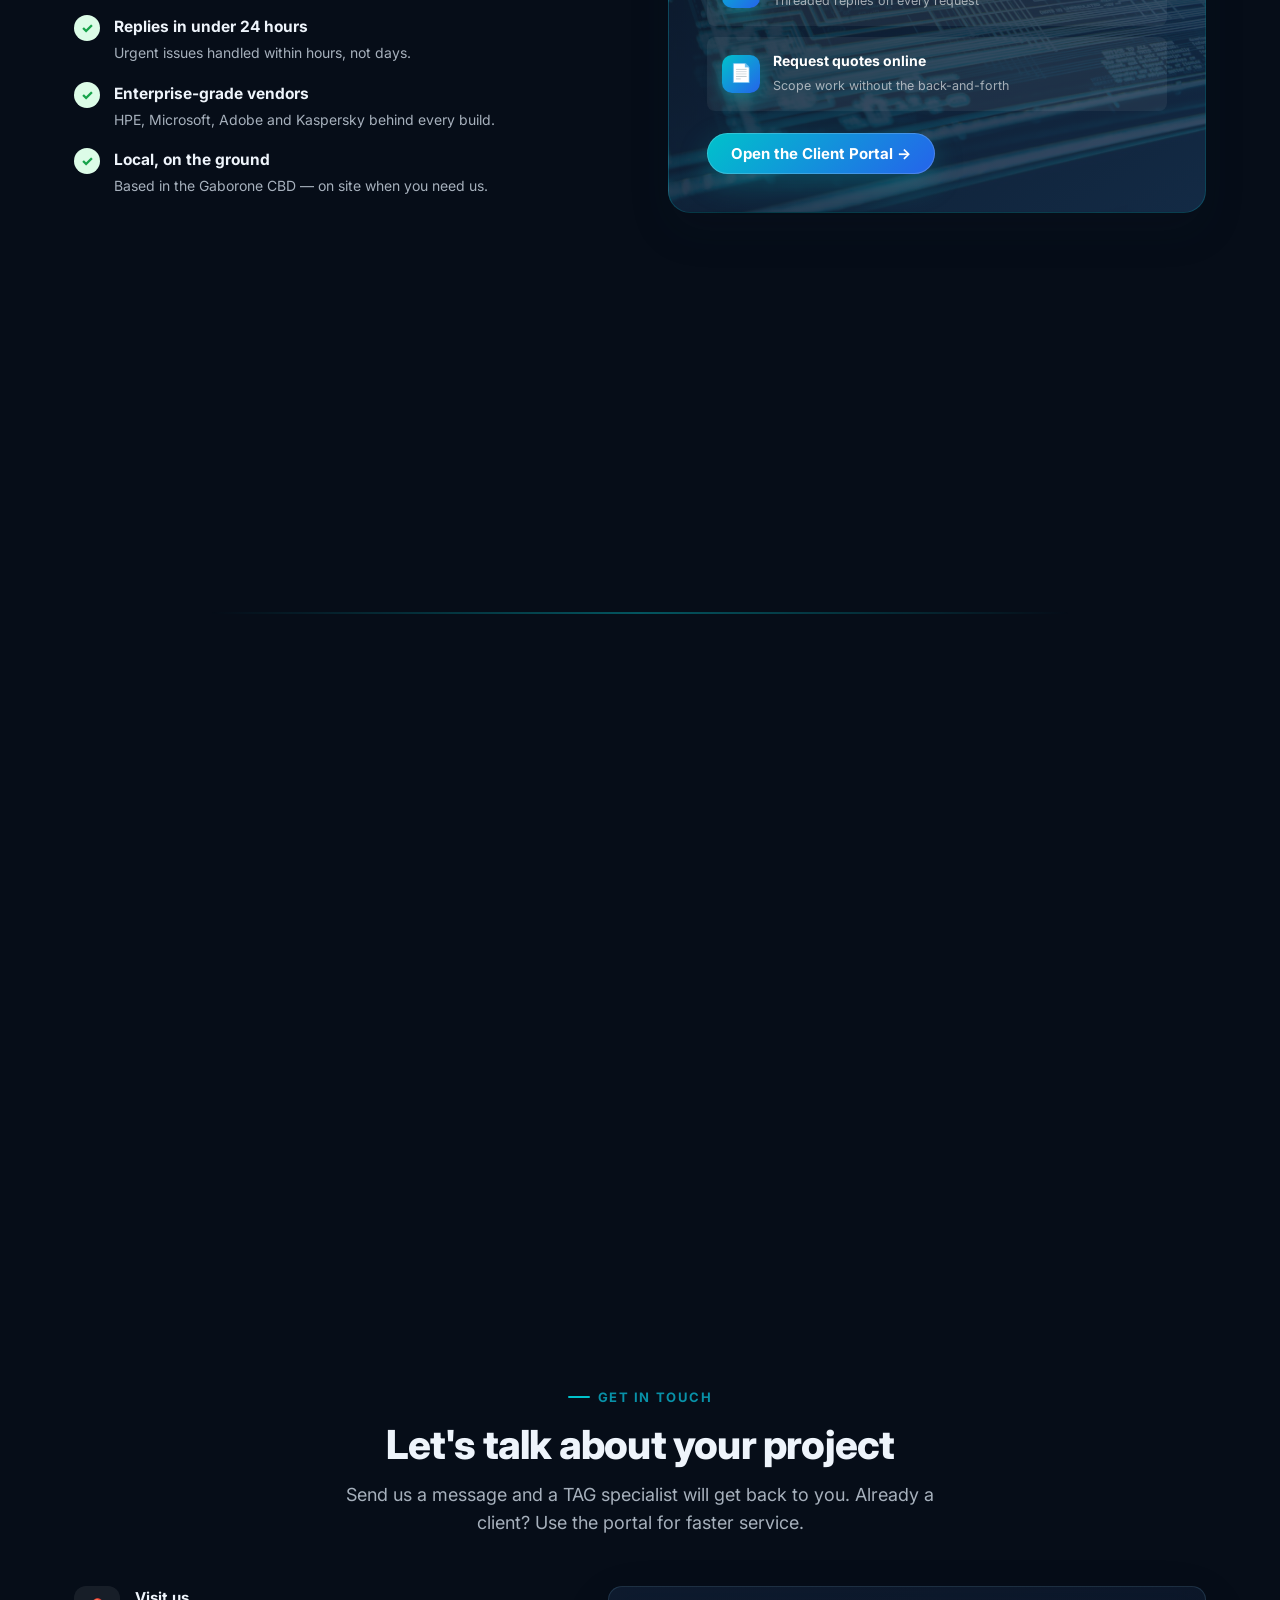
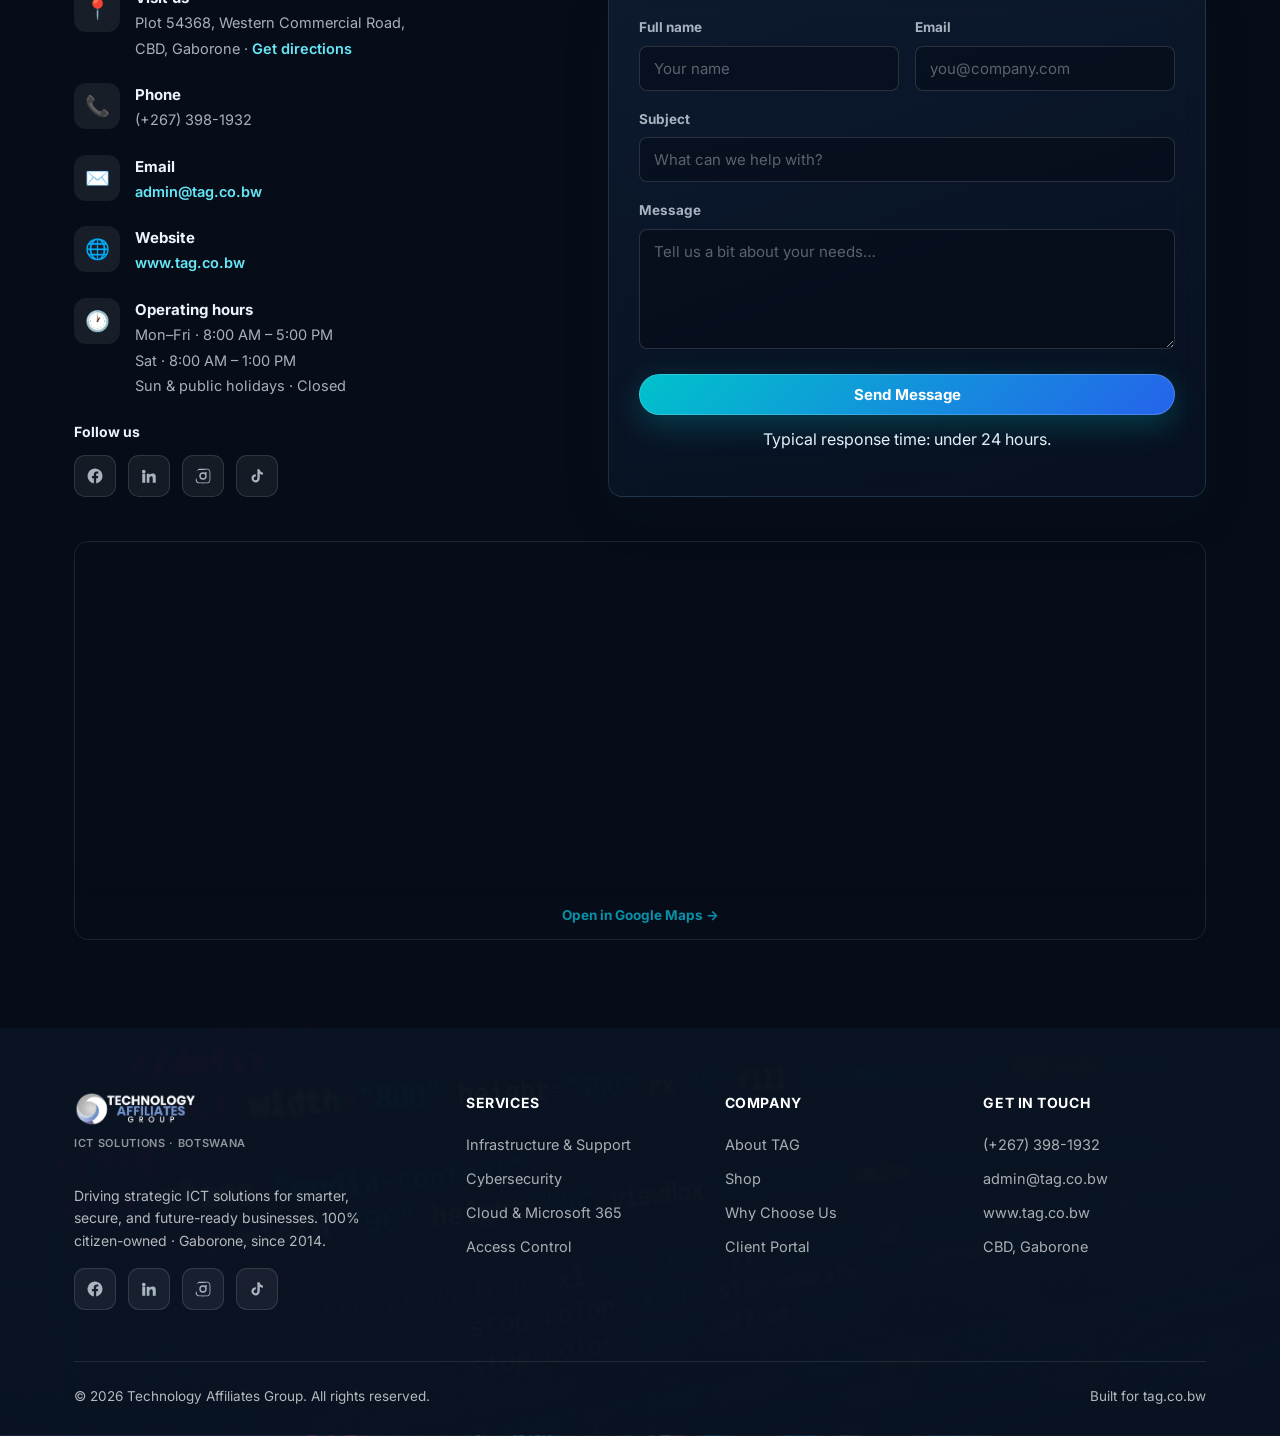
==== commit cb8f5093: "Replace shop catalogue with real products from shop_images - Rename assets/shop_imgs -> assets/shop_" ====
--- a/index.html
+++ b/index.html
@@ -9,7 +9,7 @@
   <link rel="preconnect" href="https://fonts.googleapis.com" />
   <link rel="preconnect" href="https://fonts.gstatic.com" crossorigin />
   <link href="https://fonts.googleapis.com/css2?family=Inter:wght@400;500;600;700;800;900&display=swap" rel="stylesheet" />
-  <link rel="stylesheet" href="css/styles.css?v=14" />
+  <link rel="stylesheet" href="css/styles.css?v=15" />
 </head>
 <body>
 
@@ -296,9 +296,9 @@
     </div>
   </footer>
 
-  <script src="js/db.js?v=14"></script>
-  <script src="js/ui.js?v=14"></script>
-  <script src="js/fx.js?v=14"></script>
-  <script src="js/main.js?v=14"></script>
+  <script src="js/db.js?v=15"></script>
+  <script src="js/ui.js?v=15"></script>
+  <script src="js/fx.js?v=15"></script>
+  <script src="js/main.js?v=15"></script>
 </body>
 </html>
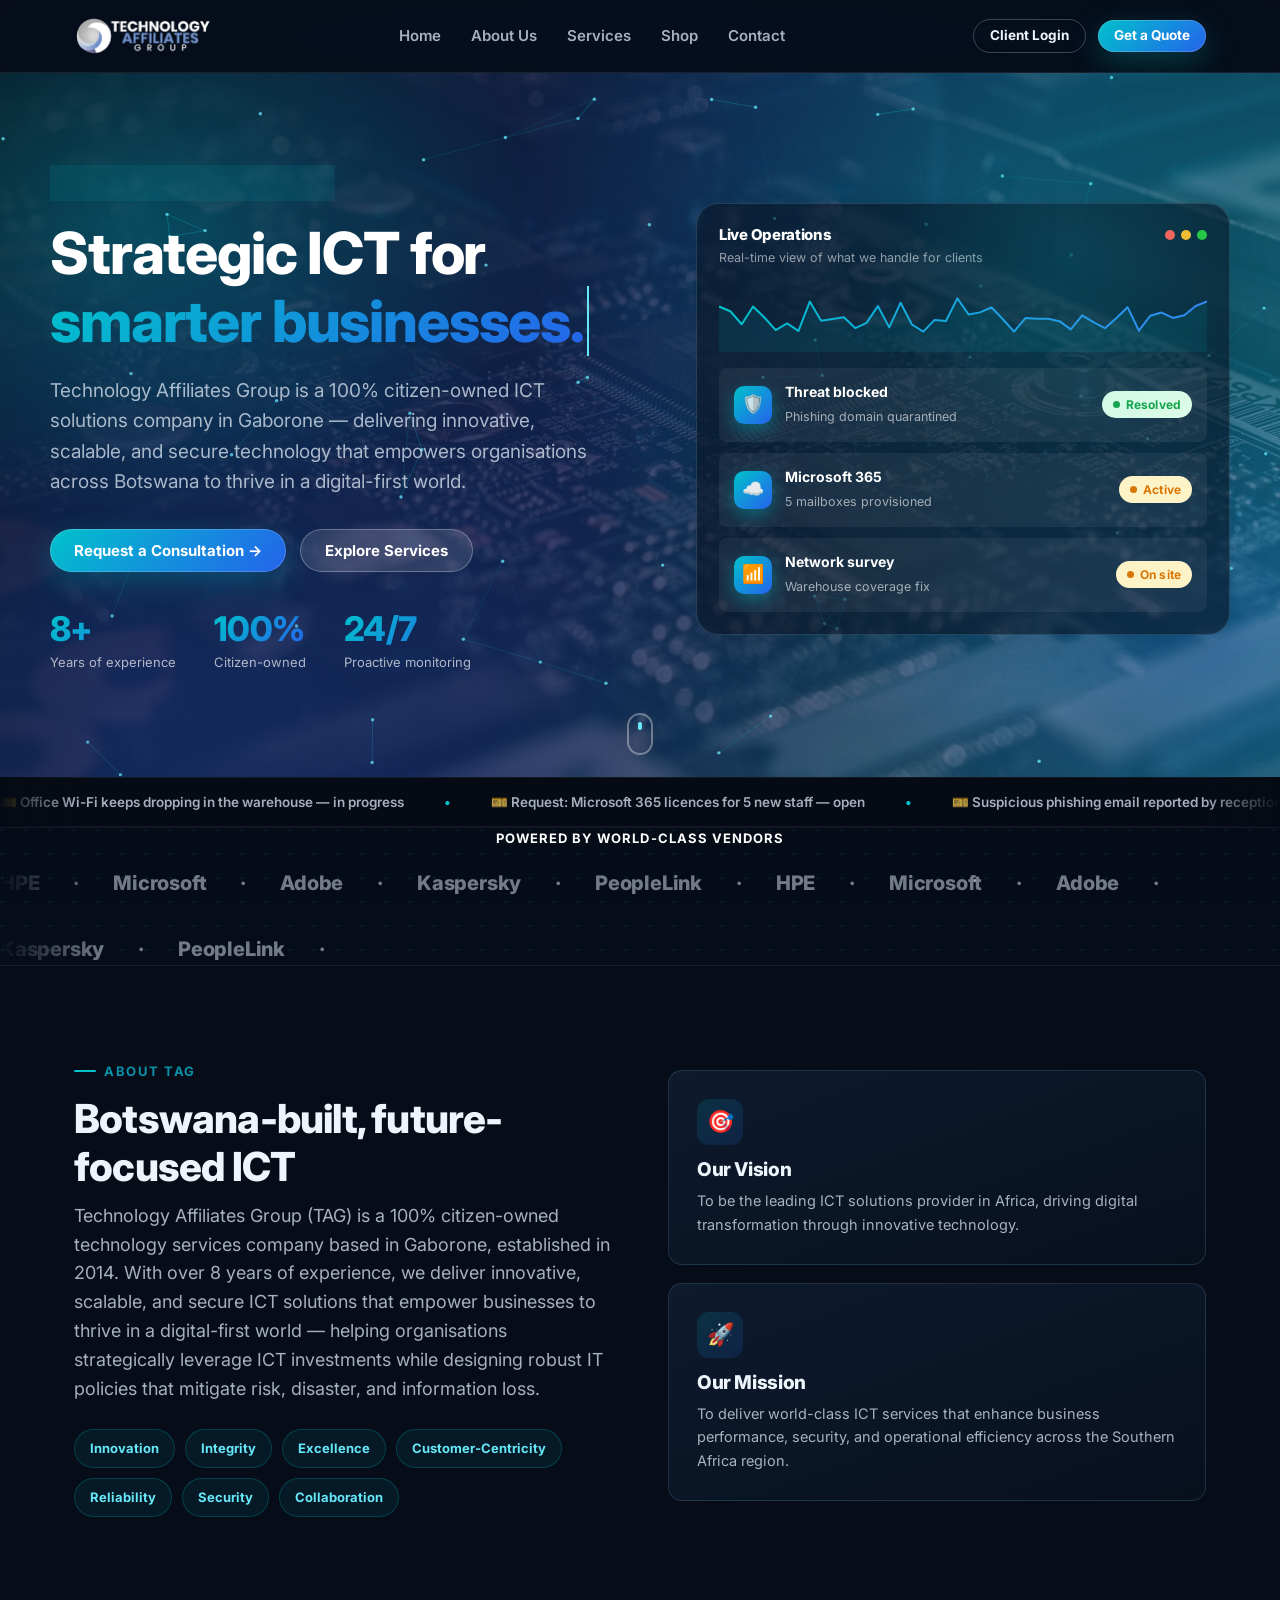
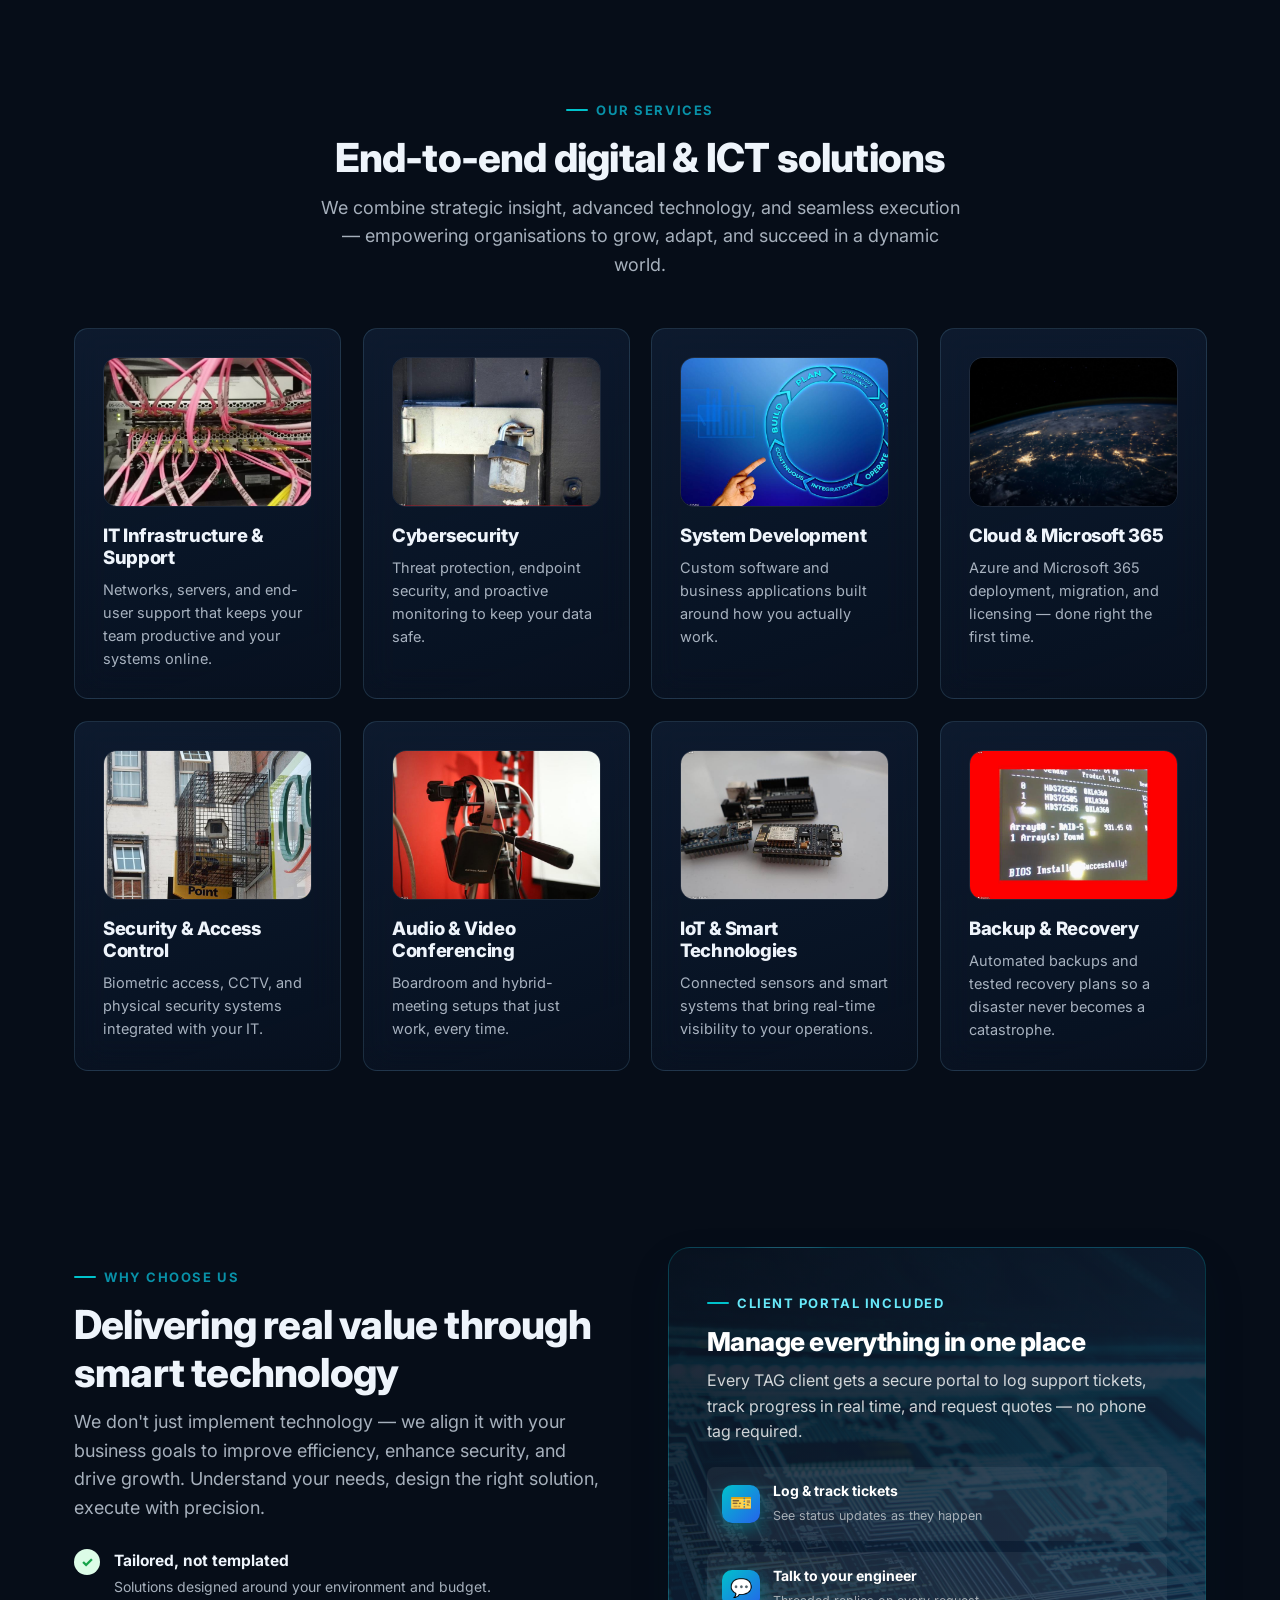
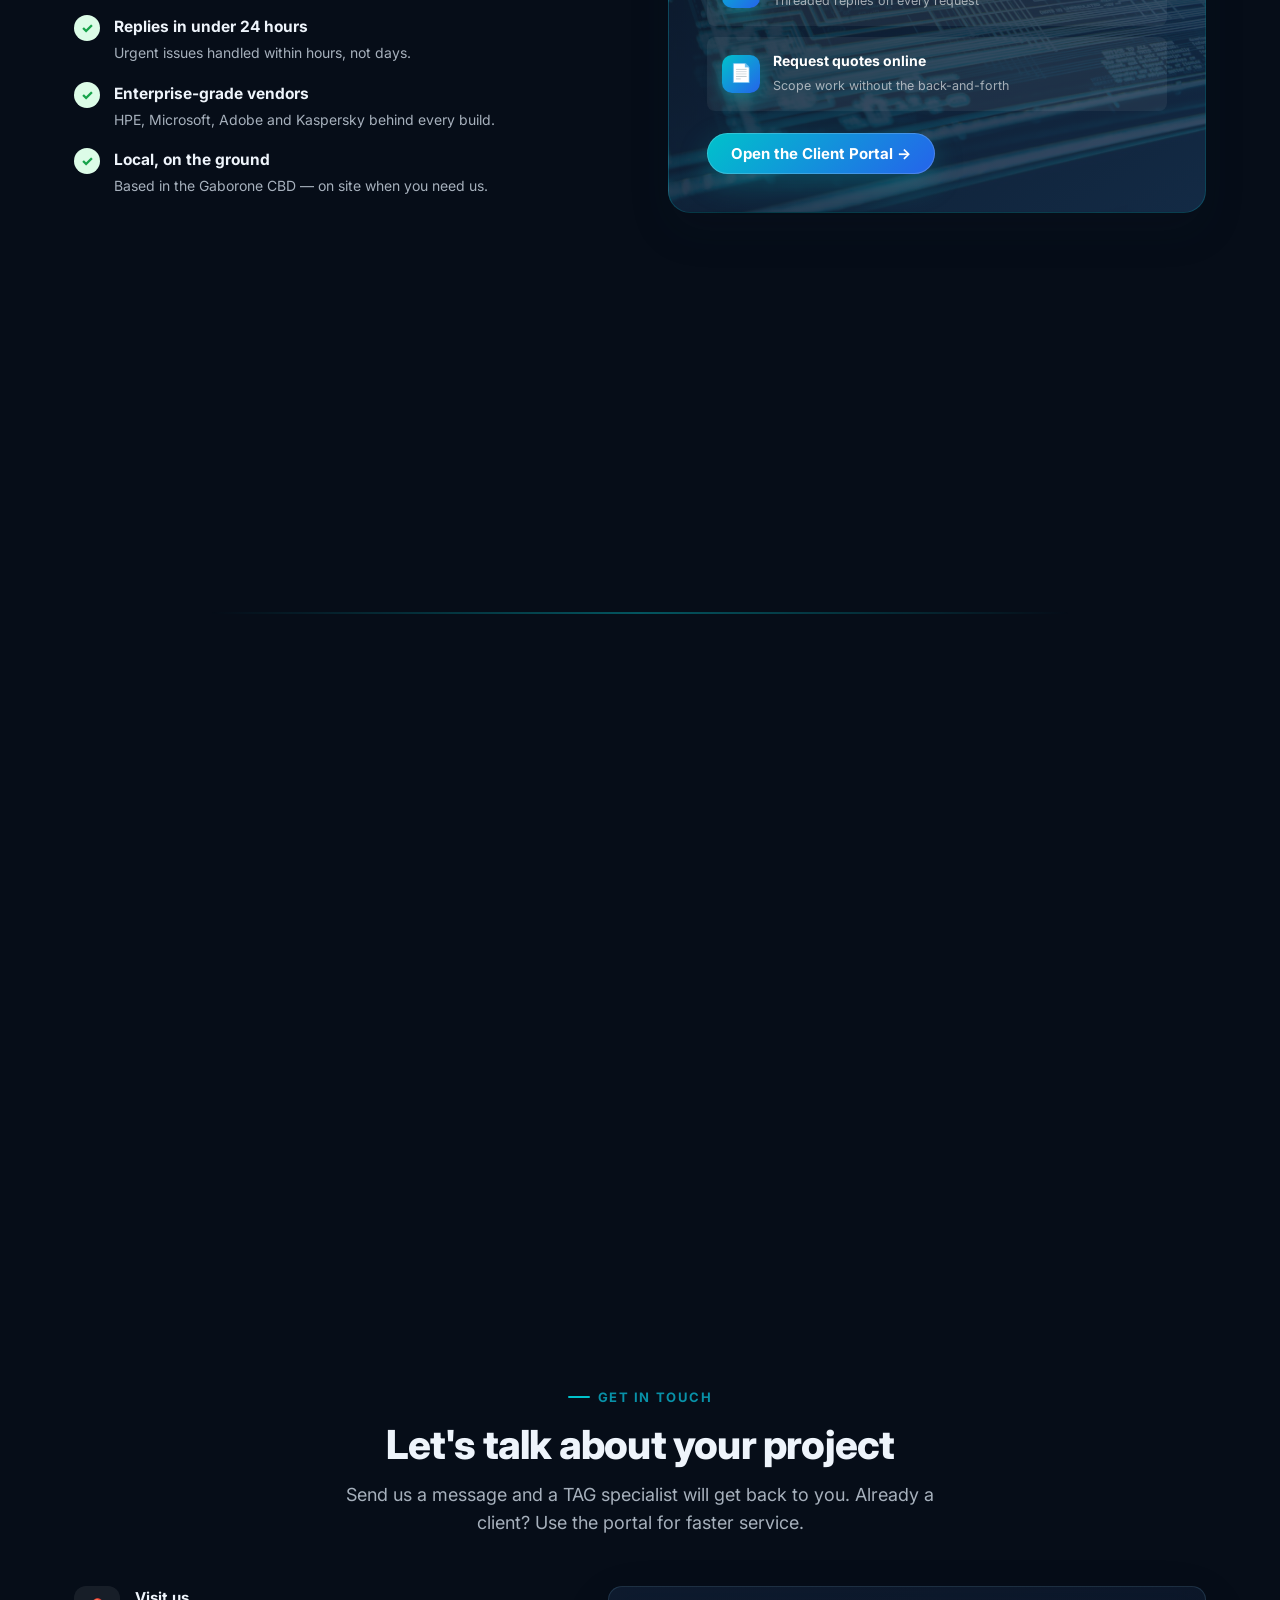
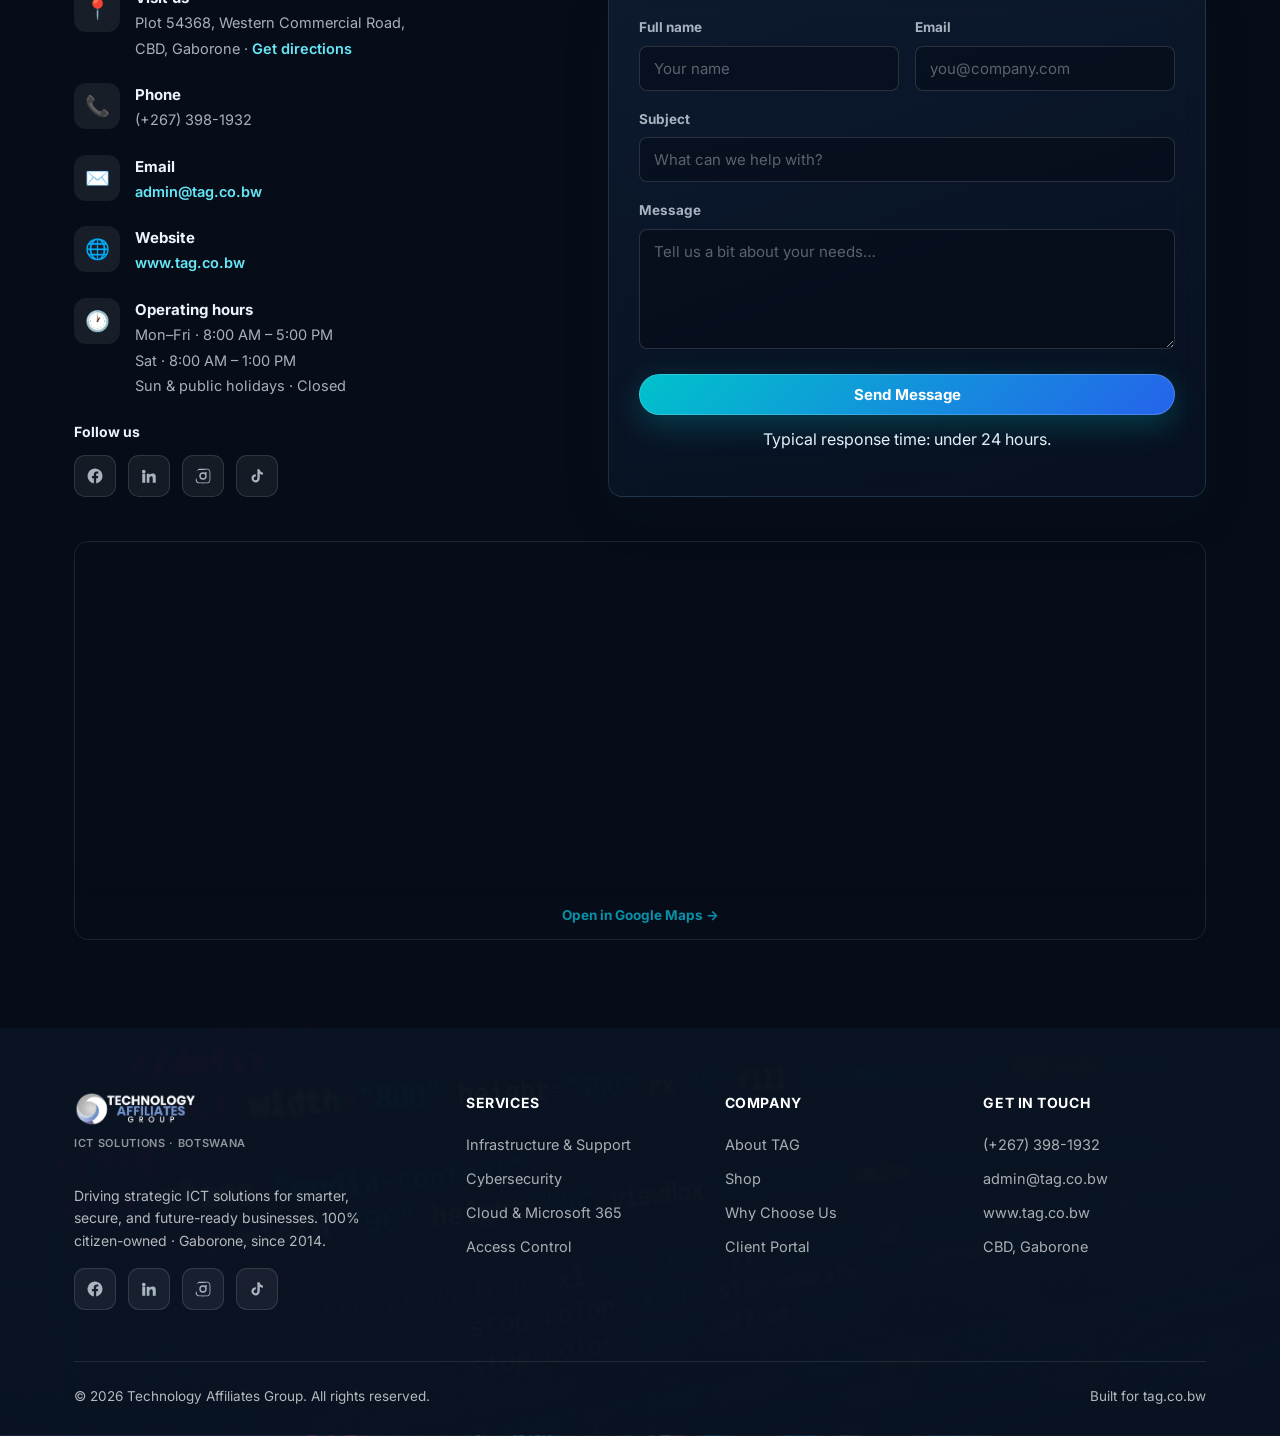
==== commit 6dbd1277: "Show full product image (fix cropped router body) - Product media box: 128px -> 200px, object-fit co" ====
--- a/index.html
+++ b/index.html
@@ -9,7 +9,7 @@
   <link rel="preconnect" href="https://fonts.googleapis.com" />
   <link rel="preconnect" href="https://fonts.gstatic.com" crossorigin />
   <link href="https://fonts.googleapis.com/css2?family=Inter:wght@400;500;600;700;800;900&display=swap" rel="stylesheet" />
-  <link rel="stylesheet" href="css/styles.css?v=15" />
+  <link rel="stylesheet" href="css/styles.css?v=16" />
 </head>
 <body>
 
@@ -296,9 +296,9 @@
     </div>
   </footer>
 
-  <script src="js/db.js?v=15"></script>
-  <script src="js/ui.js?v=15"></script>
-  <script src="js/fx.js?v=15"></script>
-  <script src="js/main.js?v=15"></script>
+  <script src="js/db.js?v=16"></script>
+  <script src="js/ui.js?v=16"></script>
+  <script src="js/fx.js?v=16"></script>
+  <script src="js/main.js?v=16"></script>
 </body>
 </html>
--- a/css/styles.css
+++ b/css/styles.css
@@ -1182,7 +1182,7 @@
 /* Product grid + cards */
 .products { display: grid; grid-template-columns: repeat(4, 1fr); gap: 22px; }
 .product { display: flex; flex-direction: column; }
-.product__media { height: 128px; border-radius: var(--radius); display: grid; place-items: center; font-size: 52px; margin-bottom: 16px; background: linear-gradient(135deg, rgba(0,194,203,.10), rgba(37,99,235,.10)); border: 1px solid rgba(255,255,255,0.08); }
+.product__media { height: 200px; border-radius: var(--radius); display: grid; place-items: center; font-size: 52px; margin-bottom: 16px; background: linear-gradient(135deg, rgba(0,194,203,.10), rgba(37,99,235,.10)); border: 1px solid rgba(255,255,255,0.08); }
 .product__cat { font-size: 11.5px; font-weight: 800; letter-spacing: .06em; text-transform: uppercase; color: var(--accent-dark); }
 .product h3 { font-size: 16.5px; margin: 6px 0 6px; }
 .product p { font-size: 13.5px; color: var(--soft-on-dark); flex: 1; }
@@ -1233,7 +1233,7 @@
 
 /* Shop product & cart images */
 .product__media { overflow: hidden; padding: 0; }
-.product__media img { width: 100%; height: 100%; object-fit: cover; display: block; }
+.product__media img { width: 100%; height: 100%; object-fit: contain; padding: 10px; display: block; }
 .cart-line__icon { overflow: hidden; padding: 0; }
 .cart-line__icon img { width: 100%; height: 100%; object-fit: cover; display: block; }
 
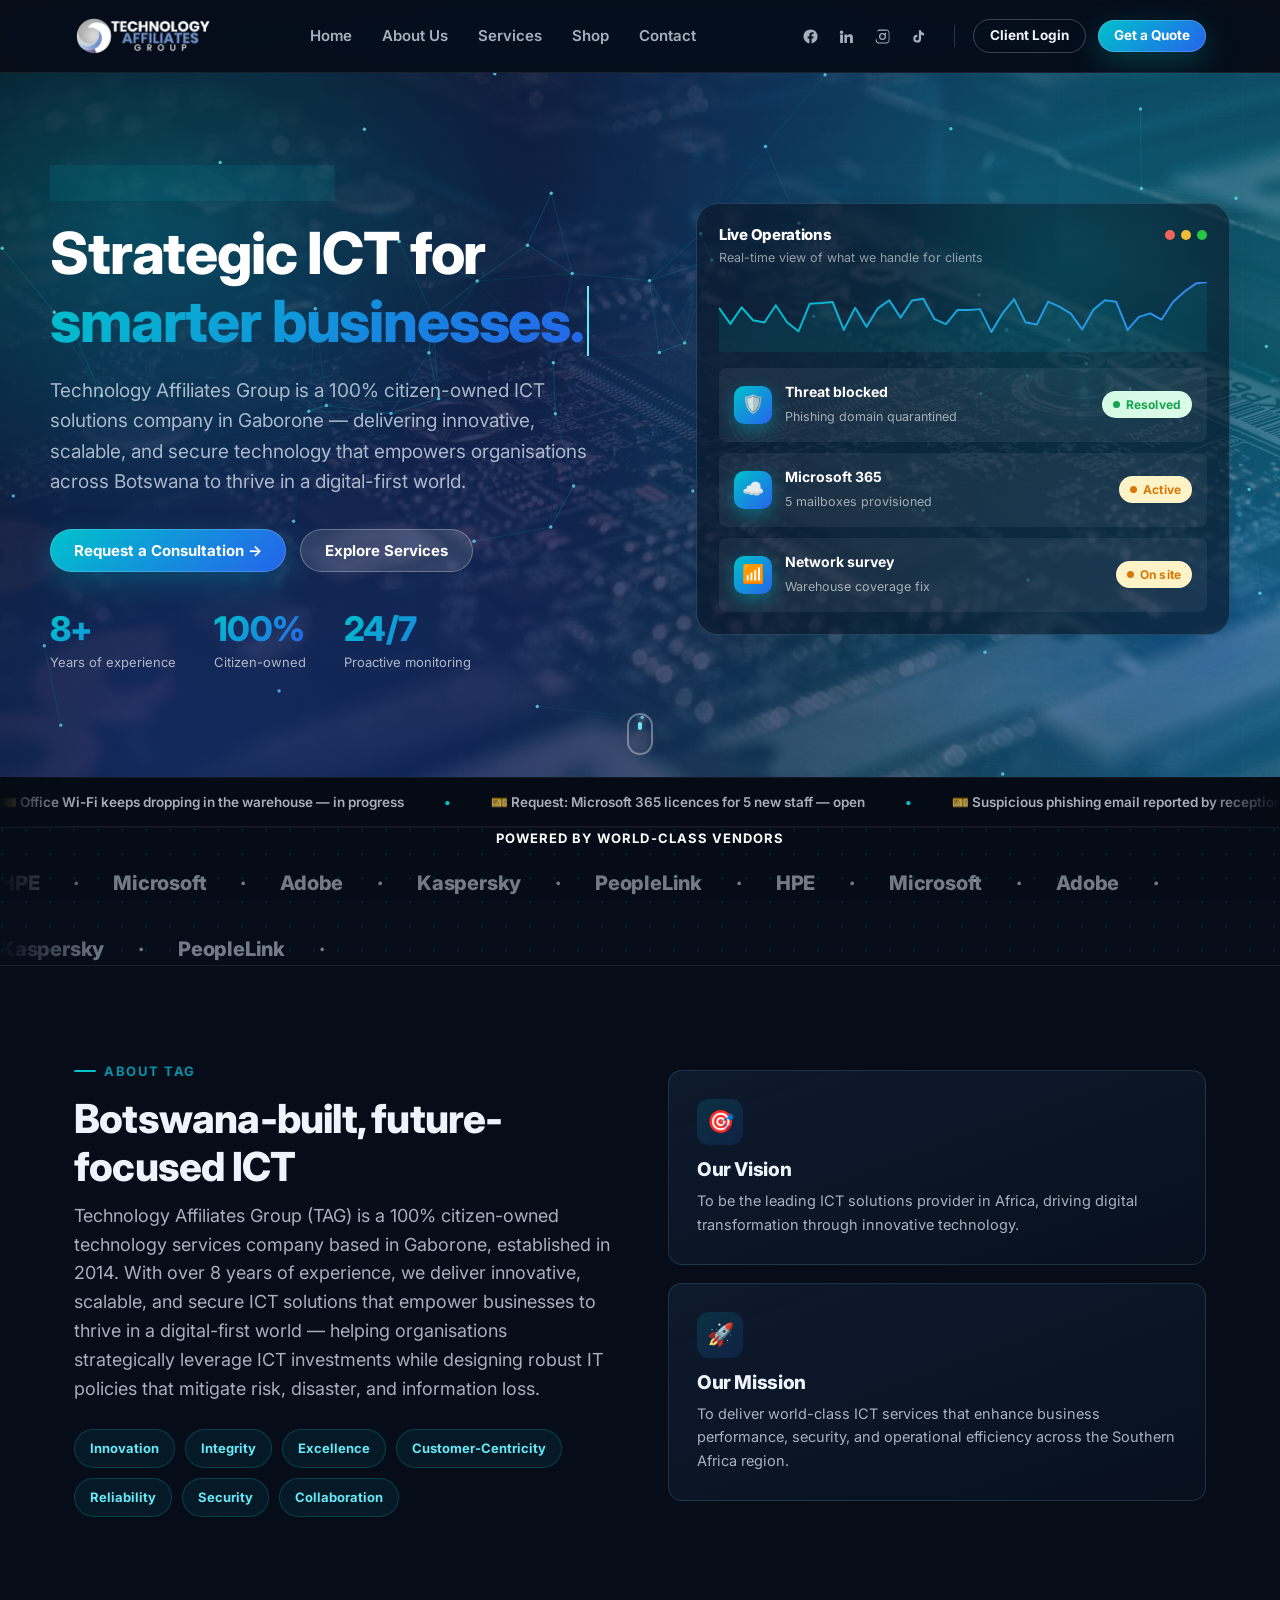
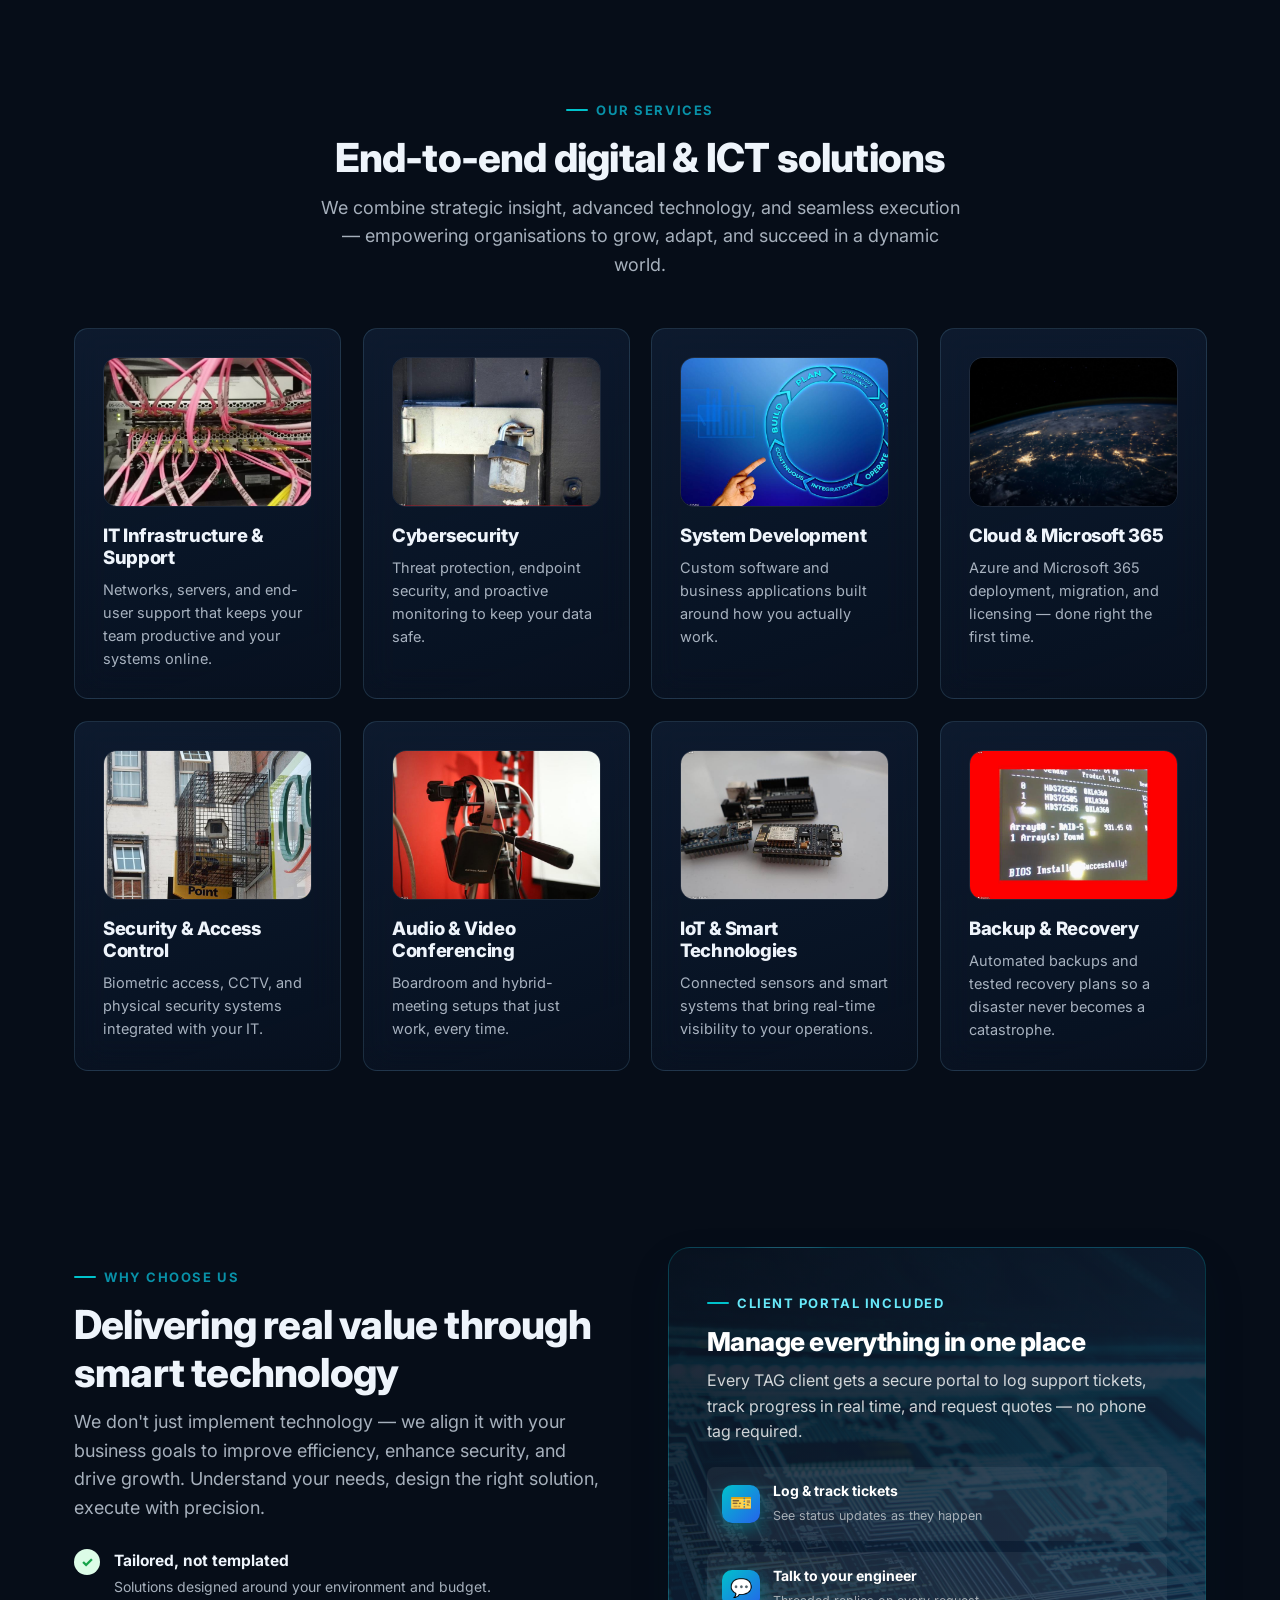
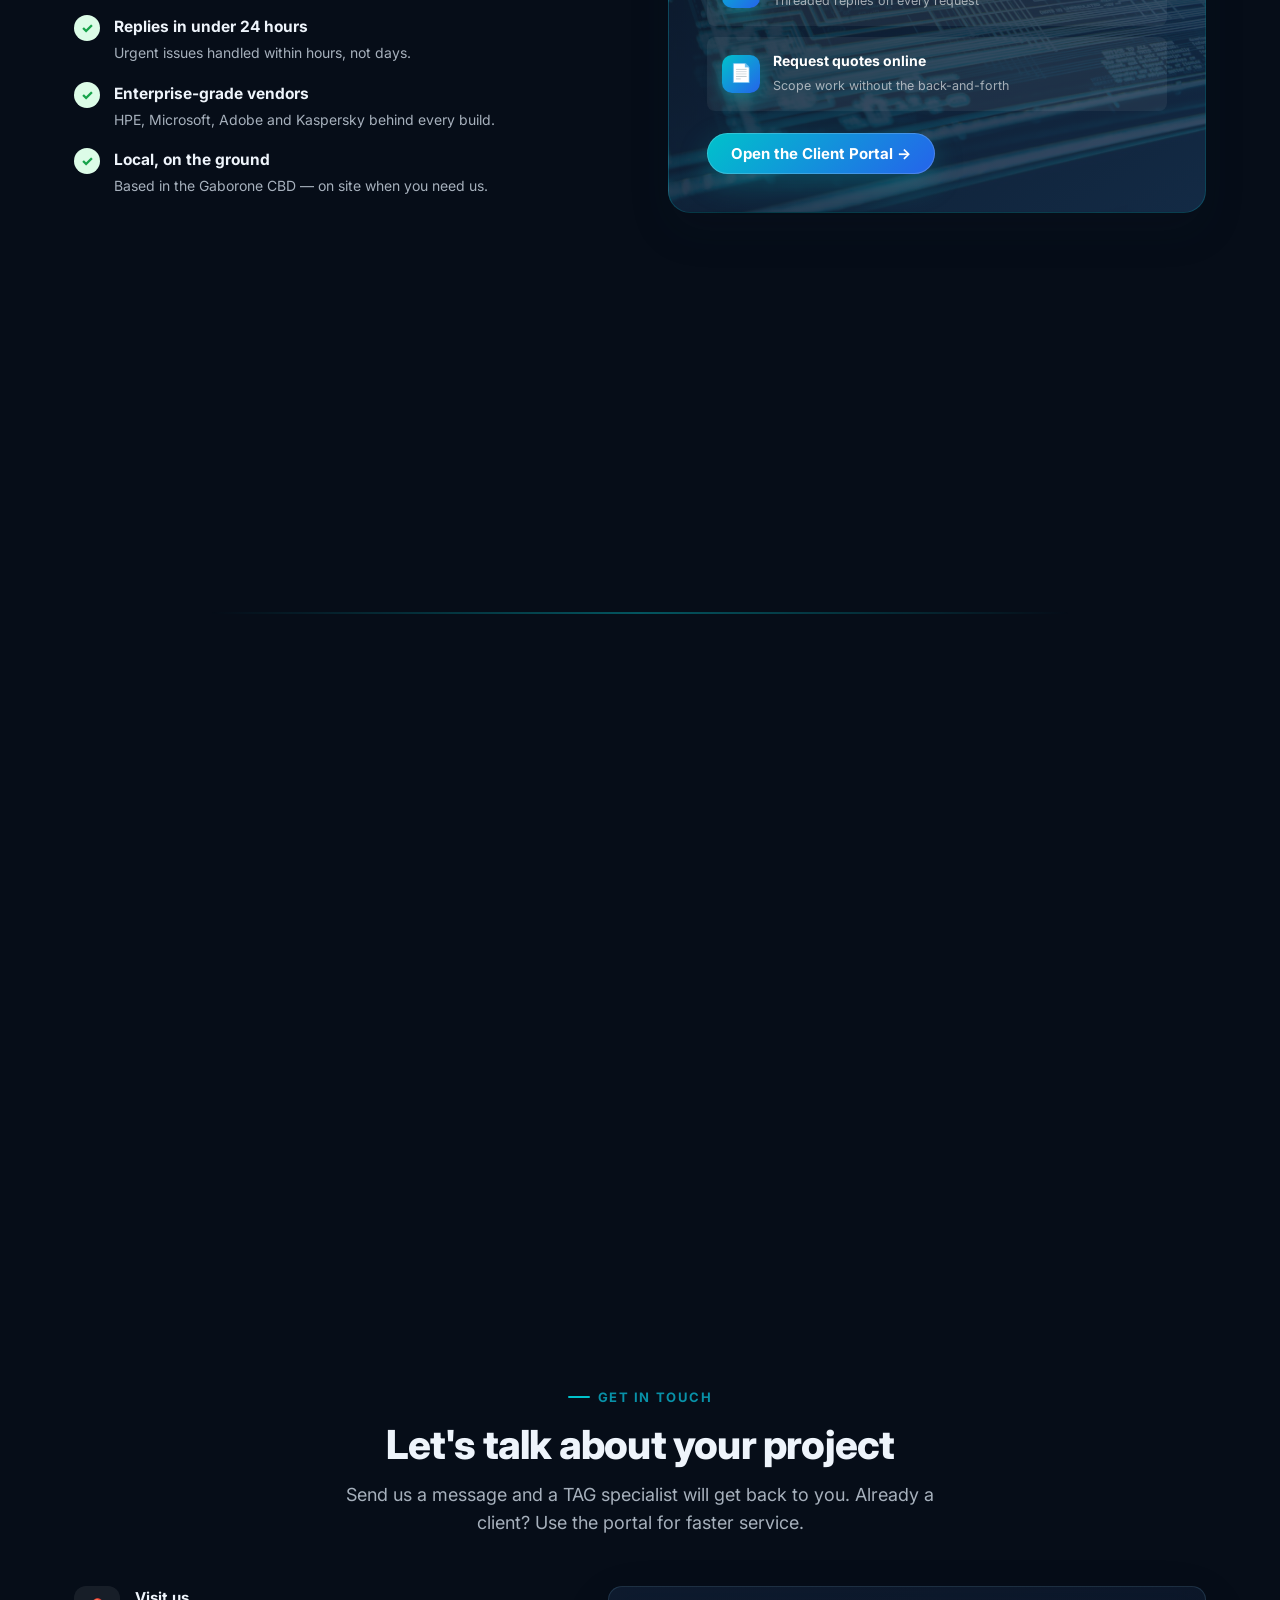
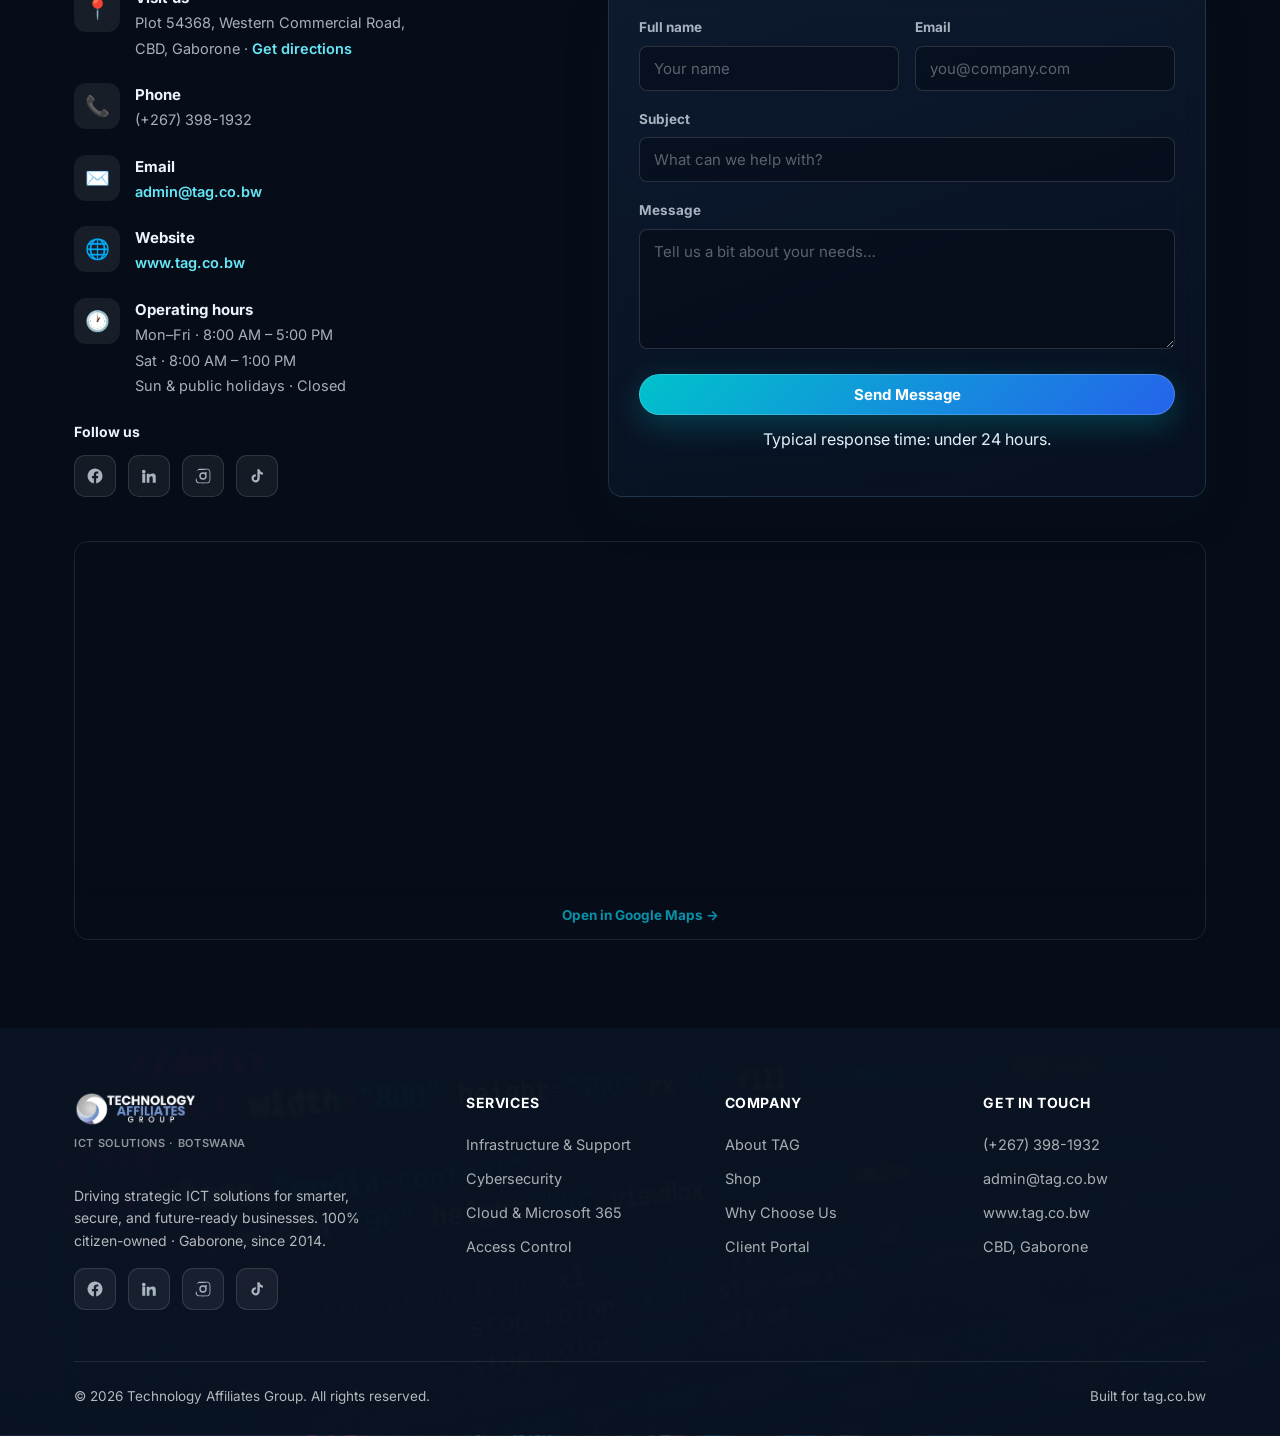
==== commit deeb908f: "Add social media icons to the nav bar - Facebook, LinkedIn, Instagram, TikTok icons in nav (index, a" ====
--- a/index.html
+++ b/index.html
@@ -9,7 +9,7 @@
   <link rel="preconnect" href="https://fonts.googleapis.com" />
   <link rel="preconnect" href="https://fonts.gstatic.com" crossorigin />
   <link href="https://fonts.googleapis.com/css2?family=Inter:wght@400;500;600;700;800;900&display=swap" rel="stylesheet" />
-  <link rel="stylesheet" href="css/styles.css?v=16" />
+  <link rel="stylesheet" href="css/styles.css?v=17" />
 </head>
 <body>
 
@@ -36,6 +36,13 @@
         <a href="#contact">Contact</a>
       </nav>
       <div class="nav__actions">
+        <div class="nav__social" aria-label="TAG on social media">
+          <a href="https://www.facebook.com/TechnologyAffiliatesGroup" target="_blank" rel="noopener" aria-label="TAG on Facebook"><svg viewBox="0 0 24 24" aria-hidden="true"><path d="M22 12a10 10 0 1 0-11.56 9.88v-6.99H7.9V12h2.54V9.8c0-2.5 1.49-3.89 3.77-3.89 1.09 0 2.24.2 2.24.2v2.46h-1.26c-1.24 0-1.63.77-1.63 1.56V12h2.78l-.44 2.89h-2.34v6.99A10 10 0 0 0 22 12z"/></svg></a>
+          <a href="https://www.linkedin.com/company/technology-affiliates-group/" target="_blank" rel="noopener" aria-label="TAG on LinkedIn"><svg viewBox="0 0 24 24" aria-hidden="true"><path d="M4.98 3.5a2.5 2.5 0 1 1 0 5 2.5 2.5 0 0 1 0-5zM3 9h4v12H3zM9 9h3.8v1.71h.05c.53-1 1.83-2.06 3.77-2.06 4.03 0 4.38 2.26 4.38 5.2V21h-4v-5.35c0-1.48-.03-3.38-2.06-3.38-2.07 0-2.39 1.6-2.39 3.27V21H9z"/></svg></a>
+          <a href="https://www.instagram.com/technologyaffiliates" target="_blank" rel="noopener" aria-label="TAG on Instagram"><svg viewBox="0 0 24 24" aria-hidden="true"><path d="M12 2.2c3.2 0 3.58.01 4.85.07 1.17.05 1.8.25 2.23.41.56.22.96.48 1.38.9.42.42.68.82.9 1.38.16.42.36 1.06.41 2.23.06 1.27.07 1.65.07 4.85s-.01 3.58-.07 4.85c-.05 1.17-.25 1.8-.41 2.23-.22.56-.48.96-.9 1.38-.42.42-.82.68-1.38.9-.42.16-1.06.36-2.23.41-1.27.06-1.65.07-4.85.07s-3.58-.01-4.85-.07c-1.17-.05-1.8-.25-2.23-.41a3.7 3.7 0 0 1-1.38-.9 3.7 3.7 0 0 1-.9-1.38c-.16-.42-.36-1.06-.41-2.23C3.6 15.58 3.6 15.2 3.6 12s.01-3.58.07-4.85c.05-1.17.25-1.8.41-2.23.22-.56.48-.96.9-1.38.42-.42.82-.68 1.38-.9.42-.16 1.06-.36 2.23-.41C8.42 2.21 8.8 2.2 12 2.2zm0 1.8c-3.14 0-3.5.02-4.74.07-.9.04-1.38.19-1.71.32-.43.16-.74.36-1.06.68-.32.32-.52.63-.68 1.06-.13.33-.28.81-.32 1.71C3.6 8.5 3.6 8.86 3.6 12s.02 3.5.07 4.74c.04.9.19 1.38.32 1.71.16.43.36.74.68 1.06.32.32.63.52 1.06.68.33.13.81.28 1.71.32 1.24.05 1.6.07 4.74.07s3.5-.02 4.74-.07c.9-.04 1.38-.19 1.71-.32.43-.16.74-.36 1.06-.68.32-.32.52-.63.68-1.06.13-.33.28-.81.32-1.71.05-1.24.07-1.6.07-4.74s-.02-3.5-.07-4.74c-.04-.9-.19-1.38-.32-1.71a2.85 2.85 0 0 0-.68-1.06 2.85 2.85 0 0 0-1.06-.68c-.33-.13-.81-.28-1.71-.32C15.5 4.02 15.14 4 12 4zm0 3.06A4.94 4.94 0 1 1 7.06 12 4.94 4.94 0 0 1 12 7.06zm0 1.8A3.14 3.14 0 1 0 15.14 12 3.14 3.14 0 0 0 12 8.86zm5.14-.9a1.15 1.15 0 1 1-1.15-1.15 1.15 1.15 0 0 1 1.15 1.15z"/></svg></a>
+          <a href="https://www.tiktok.com/@technology.affiliates" target="_blank" rel="noopener" aria-label="TAG on TikTok"><svg viewBox="0 0 24 24" aria-hidden="true"><path d="M16.6 5.8a4.28 4.28 0 0 1-1.05-2.8h-3.02v12.14a2.47 2.47 0 1 1-2.11-2.45V9.53a5.5 5.5 0 1 0 5.21 5.49V9.09a7.28 7.28 0 0 0 4.28 1.37V7.44a4.28 4.28 0 0 1-3.31-1.64z"/></svg></a>
+        </div>
+        <span class="nav__divider" aria-hidden="true"></span>
         <a href="login.html" class="btn btn-ghost btn-sm">Client Login</a>
         <a href="#contact" class="btn btn-primary btn-sm">Get a Quote</a>
       </div>
@@ -296,9 +303,9 @@
     </div>
   </footer>
 
-  <script src="js/db.js?v=16"></script>
-  <script src="js/ui.js?v=16"></script>
-  <script src="js/fx.js?v=16"></script>
-  <script src="js/main.js?v=16"></script>
+  <script src="js/db.js?v=17"></script>
+  <script src="js/ui.js?v=17"></script>
+  <script src="js/fx.js?v=17"></script>
+  <script src="js/main.js?v=17"></script>
 </body>
 </html>
--- a/css/styles.css
+++ b/css/styles.css
@@ -146,6 +146,12 @@
 .nav__actions { display: flex; align-items: center; gap: 12px; }
 .nav__toggle { display: none; background: none; border: none; padding: 8px; }
 .nav__toggle span { display: block; width: 24px; height: 2.5px; background: var(--ink); border-radius: 2px; margin: 5px 0; transition: .2s; }
+/* Social icons in the nav */
+.nav__social { display: flex; align-items: center; gap: 2px; }
+.nav__social a { width: 34px; height: 34px; border-radius: 9px; display: grid; place-items: center; color: var(--soft-on-dark); transition: color .15s, background .15s, transform .15s; }
+.nav__social a svg { width: 17px; height: 17px; fill: currentColor; display: block; }
+.nav__social a:hover { color: var(--cyan-300); background: rgba(0,194,203,0.14); transform: translateY(-2px); }
+.nav__divider { width: 1px; height: 22px; background: rgba(255,255,255,0.16); margin: 0 6px; flex: 0 0 auto; }
 
 /* Hero */
 .hero { position: relative; background: var(--grad-hero); color: #fff; overflow: hidden; }
@@ -431,6 +437,7 @@
   .sidebar.open { transform: translateX(0); }
   .nav__links { display: none; }
   .nav__toggle { display: block; }
+  .nav__social, .nav__divider { display: none; }
   .nav.open .nav__links { display: flex; position: absolute; top: 72px; left: 0; right: 0; flex-direction: column; background: #fff; padding: 20px 24px; gap: 16px; border-bottom: 1px solid var(--slate-200); box-shadow: var(--shadow-md); }
 }
 @media (max-width: 560px) {
@@ -985,8 +992,9 @@
     background: transparent; box-shadow: none; border: none; padding: 12px 0 4px;
   }
   .nav.open .nav__links a { padding: 9px 2px; }
-  .nav.open .nav__actions { display: flex; gap: 10px; padding: 4px 0 12px; }
+  .nav.open .nav__actions { display: flex; flex-wrap: wrap; gap: 10px; padding: 4px 0 12px; }
   .nav.open .nav__actions .btn { flex: 1; }
+  .nav.open .nav__social { display: flex; order: -1; flex-basis: 100%; justify-content: center; gap: 6px; margin-bottom: 2px; }
 
   /* ---- HERO ---- */
   .hero__inner { padding: 52px 16px 60px; gap: 28px; } /* 16px gutters (this element overrides .container padding) */
